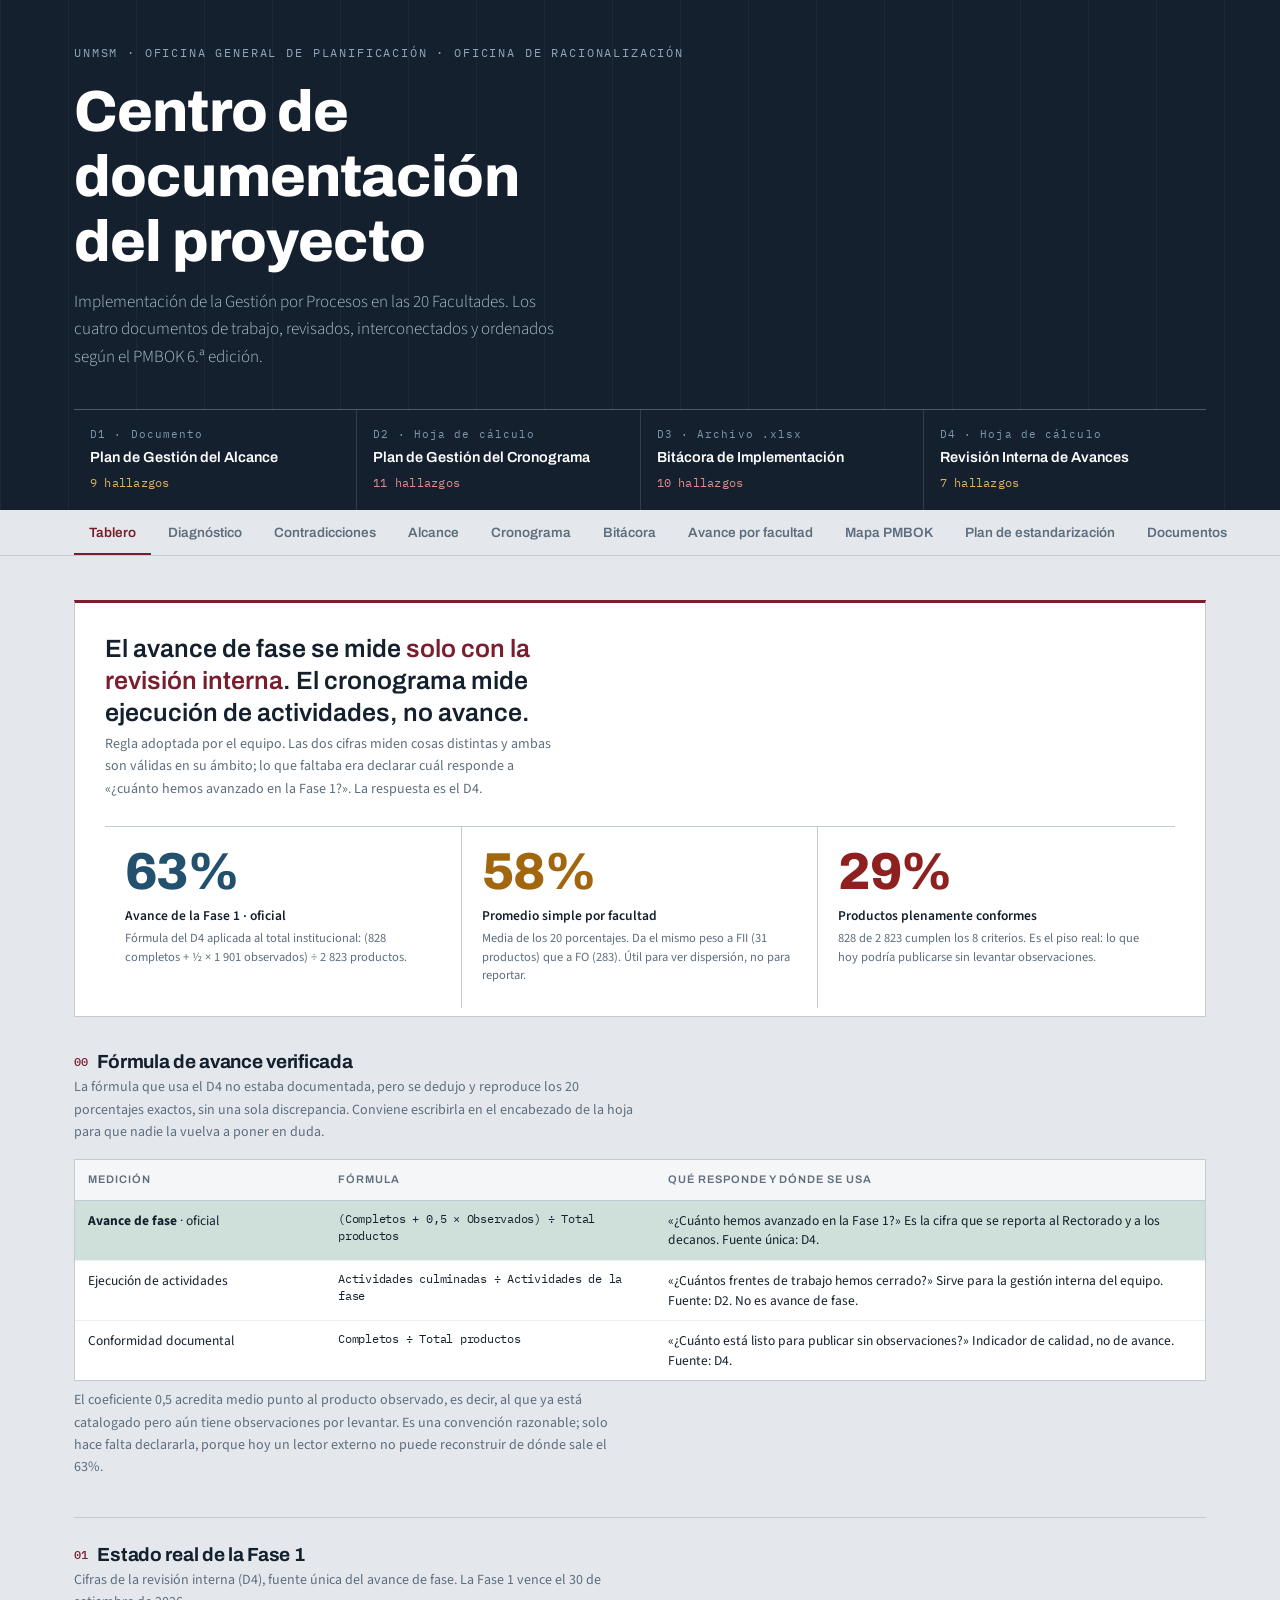
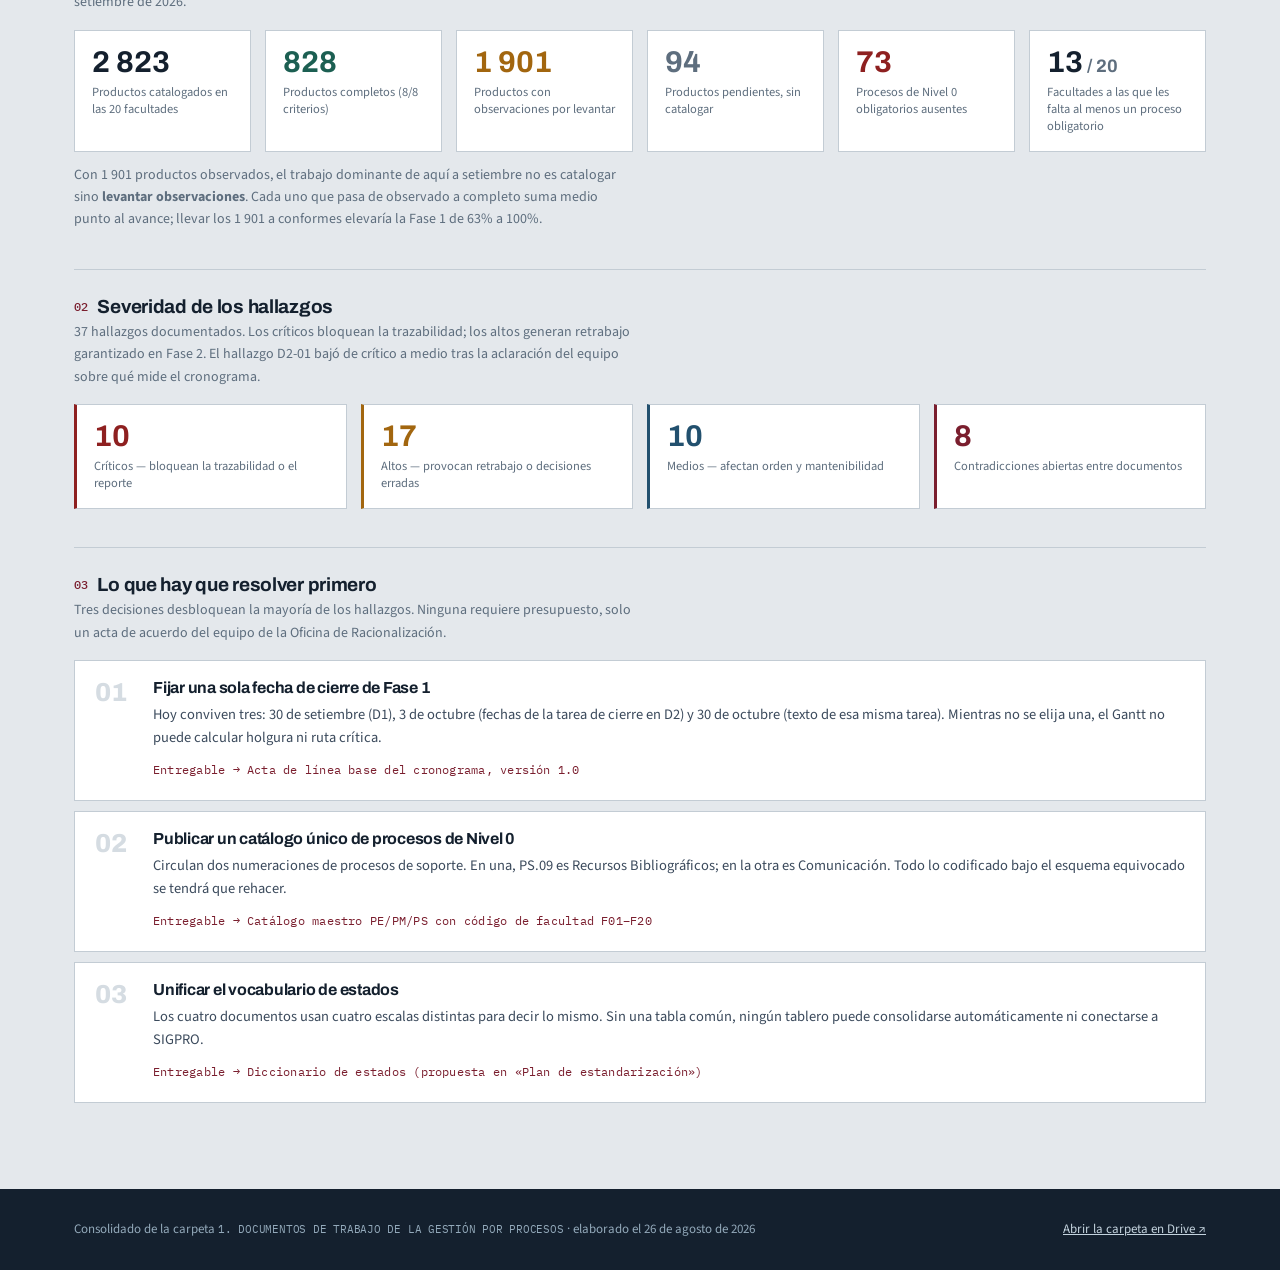
==== index.html @ addde408 "Descompone los 37 hallazgos en 108 recomendaciones accionables Hasta ahora cada hallazgo ofrecía una" ====
<!DOCTYPE html>
<html lang="es">
<head>
<meta charset="UTF-8">
<meta name="viewport" content="width=device-width, initial-scale=1">
<title>Centro de Documentación · Gestión por Procesos UNMSM</title>
<link rel="preconnect" href="https://fonts.googleapis.com">
<link rel="preconnect" href="https://fonts.gstatic.com" crossorigin>
<link href="https://fonts.googleapis.com/css2?family=Archivo:wght@400;500;600;700;800&family=IBM+Plex+Mono:wght@400;500;600&family=Source+Sans+3:ital,wght@0,300;0,400;0,600;0,700;1,400&display=swap" rel="stylesheet">
<style>
:root{
  --tinta:#14202E;
  --tinta-70:#3B4A5C;
  --acero:#5E6E7E;
  --niebla:#E4E8EC;
  --niebla-2:#D5DCE2;
  --lienzo:#FFFFFF;
  --granate:#7A1E2E;
  --granate-cl:#A63347;
  --ocre:#A2660F;
  --ocre-cl:#E8D9B8;
  --verde:#1C5F52;
  --verde-cl:#CFE0DA;
  --rojo:#8E2020;
  --rojo-cl:#F0D6D6;
  --azul:#22506E;
  --azul-cl:#D3E0EA;
  --linea:#C3CCD4;
  --r:3px;
  --sans:"Source Sans 3",system-ui,sans-serif;
  --disp:"Archivo",system-ui,sans-serif;
  --mono:"IBM Plex Mono",ui-monospace,monospace;
}
*{box-sizing:border-box}
html{scroll-behavior:smooth;scroll-padding-top:64px}
body{
  margin:0;background:var(--niebla);color:var(--tinta);
  font-family:var(--sans);font-size:15.5px;line-height:1.6;
  -webkit-font-smoothing:antialiased;
}
h1,h2,h3,h4{font-family:var(--disp);font-weight:700;line-height:1.12;margin:0;letter-spacing:-.015em}
a{color:var(--granate)}
.wrap{max-width:1180px;margin:0 auto;padding:0 24px}
.mono{font-family:var(--mono);font-size:.86em;letter-spacing:-.02em}

/* ---------- ENCABEZADO ---------- */
.cab{background:var(--tinta);color:#EEF2F5;padding:44px 0 0;position:relative;overflow:hidden}
.cab::after{content:"";position:absolute;inset:0;pointer-events:none;
  background:repeating-linear-gradient(90deg,rgba(255,255,255,.045) 0 1px,transparent 1px 68px)}
.cab .wrap{position:relative;z-index:1}
.ceja{font-family:var(--mono);font-size:11.5px;letter-spacing:.16em;text-transform:uppercase;color:#8FA6B8;margin-bottom:18px}
.cab h1{font-size:clamp(34px,5.6vw,58px);font-weight:800;color:#fff;max-width:15ch}
.cab .sub{font-size:17px;color:#A9BECD;margin-top:14px;max-width:60ch;font-weight:300}
.tira{display:grid;grid-template-columns:repeat(4,1fr);gap:1px;background:rgba(255,255,255,.14);margin-top:38px;border-top:1px solid rgba(255,255,255,.14)}
.tira a{background:var(--tinta);padding:16px 16px 18px;text-decoration:none;color:inherit;display:block;transition:background .18s}
.tira a:hover{background:#1D2E42}
.tira .n{font-family:var(--mono);font-size:11px;color:#7E97AB;letter-spacing:.1em}
.tira .t{font-family:var(--disp);font-weight:600;font-size:14.5px;color:#fff;margin:5px 0 7px;line-height:1.25}
.tira .e{font-size:11.5px;font-family:var(--mono);letter-spacing:.02em}
.e-ok{color:#7FC0AE}.e-obs{color:#E0B25E}.e-cri{color:#E28B8B}

/* ---------- NAV ---------- */
nav{position:sticky;top:0;z-index:40;background:rgba(228,232,236,.96);backdrop-filter:blur(8px);border-bottom:1px solid var(--linea)}
.navin{display:flex;gap:2px;overflow-x:auto;scrollbar-width:none}
.navin::-webkit-scrollbar{display:none}
.navin button{
  flex:0 0 auto;background:none;border:0;border-bottom:2px solid transparent;
  font-family:var(--disp);font-weight:600;font-size:13.5px;color:var(--acero);
  padding:15px 15px 13px;cursor:pointer;white-space:nowrap;transition:color .15s,border-color .15s}
.navin button:hover{color:var(--tinta)}
.navin button[aria-selected="true"]{color:var(--granate);border-bottom-color:var(--granate)}
.navin button:focus-visible{outline:2px solid var(--granate);outline-offset:-3px}

/* ---------- SECCIONES ---------- */
.panel{display:none;padding:44px 0 76px}
.panel.on{display:block;animation:sube .38s ease both}
@keyframes sube{from{opacity:0;transform:translateY(9px)}to{opacity:1;transform:none}}
.tit{display:flex;align-items:baseline;gap:14px;margin-bottom:6px;flex-wrap:wrap}
.tit h2{font-size:clamp(25px,3.4vw,35px)}
.tit .fuente{font-family:var(--mono);font-size:11px;letter-spacing:.1em;text-transform:uppercase;color:var(--acero)}
.intro{color:var(--tinta-70);max-width:74ch;margin:0 0 30px;font-size:16px}
.sep{height:1px;background:var(--linea);margin:38px 0 26px;border:0}
h3.bloque{font-size:19px;margin:0 0 4px;display:flex;align-items:center;gap:10px}
h3.bloque .idx{font-family:var(--mono);font-size:12px;color:var(--granate);font-weight:500}
.nota{font-size:14px;color:var(--acero);margin:0 0 16px;max-width:80ch}

/* ---------- HERO TESIS ---------- */
.tesis{background:var(--lienzo);border:1px solid var(--linea);border-top:3px solid var(--granate);padding:30px 30px 8px;margin-bottom:34px}
.tesis .lead{font-family:var(--disp);font-size:clamp(19px,2.6vw,25px);font-weight:600;line-height:1.28;max-width:34ch;margin:0 0 4px}
.tesis .lead em{font-style:normal;color:var(--granate)}
.cifras{display:grid;grid-template-columns:repeat(auto-fit,minmax(190px,1fr));gap:0;margin-top:26px;border-top:1px solid var(--linea)}
.cifra{padding:22px 20px 24px;border-right:1px solid var(--linea)}
.cifra:last-child{border-right:0}
.cifra .v{font-family:var(--disp);font-size:52px;font-weight:800;line-height:.9;letter-spacing:-.03em}
.cifra .l{font-size:13.5px;font-weight:600;margin-top:9px}
.cifra .d{font-size:12.5px;color:var(--acero);margin-top:3px;line-height:1.45}
.c-a .v{color:var(--rojo)}.c-b .v{color:var(--ocre)}.c-c .v{color:var(--azul)}

/* ---------- TARJETAS KPI ---------- */
.kpis{display:grid;grid-template-columns:repeat(auto-fit,minmax(168px,1fr));gap:14px;margin-bottom:12px}
.kpi{background:var(--lienzo);border:1px solid var(--linea);padding:16px 17px}
.kpi .v{font-family:var(--disp);font-size:30px;font-weight:700;line-height:1}
.kpi .l{font-size:12.5px;color:var(--acero);margin-top:7px;line-height:1.35}

/* ---------- HALLAZGOS ---------- */
.filtros{display:flex;gap:8px;flex-wrap:wrap;margin-bottom:20px;align-items:center}
.chip{background:var(--lienzo);border:1px solid var(--linea);border-radius:100px;padding:6px 14px;
  font-family:var(--disp);font-size:12.5px;font-weight:600;color:var(--acero);cursor:pointer;transition:.15s}
.chip:hover{border-color:var(--acero)}
.chip[aria-pressed="true"]{background:var(--tinta);border-color:var(--tinta);color:#fff}
.chip:focus-visible{outline:2px solid var(--granate);outline-offset:2px}
.buscador{flex:1;min-width:190px;background:var(--lienzo);border:1px solid var(--linea);padding:7px 12px;font-family:var(--sans);font-size:14px;color:var(--tinta)}
.buscador:focus{outline:2px solid var(--granate);outline-offset:-1px}

.hall{background:var(--lienzo);border:1px solid var(--linea);border-left:3px solid var(--acero);margin-bottom:10px}
.hall.sev-critico{border-left-color:var(--rojo)}
.hall.sev-alto{border-left-color:var(--ocre)}
.hall.sev-medio{border-left-color:var(--azul)}
.hall > summary{padding:14px 18px;cursor:pointer;list-style:none;display:flex;gap:14px;align-items:flex-start}
.hall > summary::-webkit-details-marker{display:none}
.hall > summary:focus-visible{outline:2px solid var(--granate);outline-offset:-2px}
.hall .cod{font-family:var(--mono);font-size:11.5px;color:var(--acero);flex:0 0 52px;padding-top:2px}
.hall .cuerpo{flex:1;min-width:0}
.hall .h{font-family:var(--disp);font-weight:600;font-size:15.5px;line-height:1.32}
.hall .meta{display:flex;gap:7px;flex-wrap:wrap;margin-top:8px}
.tag{font-family:var(--mono);font-size:10.5px;letter-spacing:.04em;padding:2px 7px;border:1px solid var(--linea);color:var(--acero);text-transform:uppercase}
.tag.sv-critico{background:var(--rojo-cl);border-color:#DCA9A9;color:var(--rojo)}
.tag.sv-alto{background:var(--ocre-cl);border-color:#D6C08E;color:#7A4C08}
.tag.sv-medio{background:var(--azul-cl);border-color:#AEC4D3;color:var(--azul)}
.tag.doc{background:#EDF0F2;color:var(--tinta-70)}
.hall .det{padding:2px 18px 20px 84px;font-size:14.5px}
.hall .det dt{font-family:var(--disp);font-size:11px;letter-spacing:.1em;text-transform:uppercase;color:var(--acero);margin-top:14px}
.hall .det dd{margin:4px 0 0}
.hall .det dd.ev{font-family:var(--mono);font-size:12.5px;background:#F4F6F7;border-left:2px solid var(--niebla-2);padding:9px 12px;color:var(--tinta-70);white-space:pre-wrap}
@media(max-width:640px){.hall .det{padding-left:18px}}

/* ---------- MATRIZ CONTRADICCIONES (firma) ---------- */
.mtz{border:1px solid var(--linea);background:var(--lienzo);overflow-x:auto}
.mtz table{border-collapse:collapse;width:100%;min-width:820px}
.mtz th{font-family:var(--disp);font-size:11px;letter-spacing:.1em;text-transform:uppercase;color:var(--acero);
  text-align:left;padding:12px 14px;border-bottom:1px solid var(--linea);background:#F4F6F7;font-weight:600;vertical-align:bottom}
.mtz th.d{border-left:1px solid var(--linea)}
.mtz th .dd{display:block;font-family:var(--mono);font-size:10px;color:var(--granate);letter-spacing:.06em;margin-bottom:3px}
.mtz td{padding:13px 14px;border-bottom:1px solid var(--niebla-2);vertical-align:top;font-size:13.5px;line-height:1.45}
.mtz td.d{border-left:1px solid var(--linea)}
.mtz tr:last-child td{border-bottom:0}
.mtz .asunto{font-family:var(--disp);font-weight:600;font-size:14px;width:190px}
.mtz .asunto small{display:block;font-family:var(--mono);font-size:10.5px;color:var(--acero);font-weight:400;margin-top:3px;letter-spacing:.03em}
.val{font-family:var(--mono);font-size:12.5px;display:inline-block;padding:2px 6px;background:#F0F2F3}
.val.dif{background:var(--rojo-cl);color:var(--rojo);font-weight:600}
.val.ok{background:var(--verde-cl);color:var(--verde)}
.vacio{color:#9AA8B4;font-style:italic;font-size:12.5px}

/* ---------- TABLAS ---------- */
.tabla{border:1px solid var(--linea);background:var(--lienzo);overflow-x:auto}
.tabla table{border-collapse:collapse;width:100%;min-width:700px;font-size:13.5px}
.tabla th{font-family:var(--disp);font-size:11px;letter-spacing:.09em;text-transform:uppercase;color:var(--acero);
  text-align:left;padding:11px 13px;border-bottom:1px solid var(--linea);background:#F4F6F7;font-weight:600;position:sticky;top:0}
.tabla td{padding:10px 13px;border-bottom:1px solid #EAEEF0;vertical-align:top;line-height:1.45}
.tabla tbody tr:hover{background:#F7F9FA}
.tabla tbody tr:last-child td{border-bottom:0}
.num{text-align:right;font-family:var(--mono);font-size:12.5px}
.pill{display:inline-block;font-family:var(--mono);font-size:10.5px;padding:2px 7px;letter-spacing:.03em;text-transform:uppercase;border:1px solid}
.p-ok{background:var(--verde-cl);border-color:#A9C7BE;color:var(--verde)}
.p-proc{background:var(--azul-cl);border-color:#AEC4D3;color:var(--azul)}
.p-pend{background:#EDF0F2;border-color:var(--linea);color:var(--acero)}
.p-obs{background:var(--ocre-cl);border-color:#D6C08E;color:#7A4C08}
.p-cri{background:var(--rojo-cl);border-color:#DCA9A9;color:var(--rojo)}
.alerta{color:var(--rojo);font-family:var(--mono);font-size:11px;cursor:help;font-weight:600}

/* barra avance en tabla */
.barra{position:relative;height:16px;background:#EDF0F2;min-width:96px}
.barra i{position:absolute;inset:0 auto 0 0;display:block}
.barra span{position:absolute;right:5px;top:-1px;font-family:var(--mono);font-size:11px;color:var(--tinta)}

/* ---------- EDT / árbol cronograma ---------- */
.edt{background:var(--lienzo);border:1px solid var(--linea)}
.fase > summary{padding:14px 18px;cursor:pointer;list-style:none;display:flex;align-items:center;gap:12px;
  border-bottom:1px solid var(--linea);background:#F4F6F7}
.fase > summary::-webkit-details-marker{display:none}
.fase[open] > summary{background:var(--tinta);color:#fff}
.fase > summary .fn{font-family:var(--disp);font-weight:700;font-size:15.5px}
.fase > summary .fc{font-family:var(--mono);font-size:11px;color:var(--acero);margin-left:auto}
.fase[open] > summary .fc{color:#9DB2C2}
.etapa{border-bottom:1px solid #EAEEF0}
.etapa > summary{padding:11px 18px 11px 34px;cursor:pointer;list-style:none;font-family:var(--disp);font-weight:600;font-size:14px}
.etapa > summary::-webkit-details-marker{display:none}
.etapa > summary:hover{background:#F7F9FA}
.act{padding:4px 18px 14px 34px}
.act .an{font-family:var(--mono);font-size:11.5px;color:var(--granate);margin:12px 0 5px;letter-spacing:.02em}
.tarea{display:flex;gap:12px;padding:6px 0 6px 16px;border-left:1px solid var(--niebla-2);font-size:13.5px;align-items:flex-start}
.tarea .tf{font-family:var(--mono);font-size:11.5px;color:var(--acero);flex:0 0 152px}
.tarea .tt{flex:1;min-width:0}
.tarea .ts{flex:0 0 78px;text-align:right}
@media(max-width:700px){.tarea{flex-wrap:wrap}.tarea .tf{flex-basis:100%}.tarea .ts{flex-basis:auto;text-align:left}}

/* ---------- PMBOK ---------- */
.areas{display:grid;grid-template-columns:repeat(auto-fit,minmax(268px,1fr));gap:12px}
.area{background:var(--lienzo);border:1px solid var(--linea);padding:16px 17px;border-top:3px solid var(--linea)}
.area.c-si{border-top-color:var(--verde)}
.area.c-parc{border-top-color:var(--ocre)}
.area.c-no{border-top-color:var(--rojo)}
.area .an{font-family:var(--mono);font-size:10.5px;color:var(--acero);letter-spacing:.09em}
.area h4{font-size:15.5px;margin:5px 0 8px}
.area .st{font-family:var(--mono);font-size:11px;letter-spacing:.04em;text-transform:uppercase;margin-bottom:9px}
.c-si .st{color:var(--verde)}.c-parc .st{color:#7A4C08}.c-no .st{color:var(--rojo)}
.area p{margin:0;font-size:13.5px;color:var(--tinta-70);line-height:1.5}
.area .fte{font-family:var(--mono);font-size:10.5px;color:var(--acero);margin-top:10px;display:block}

/* ---------- PLAN / acciones ---------- */
.accion{background:var(--lienzo);border:1px solid var(--linea);padding:18px 20px;margin-bottom:10px;display:flex;gap:18px;align-items:flex-start}
.accion .ord{font-family:var(--disp);font-size:26px;font-weight:800;color:var(--niebla-2);line-height:1;flex:0 0 40px}
.accion h4{font-size:16px;margin-bottom:6px}
.accion p{margin:0 0 8px;font-size:14.5px;color:var(--tinta-70)}
.accion .ent{font-family:var(--mono);font-size:11.5px;color:var(--granate);letter-spacing:.02em}
@media(max-width:600px){.accion{flex-direction:column;gap:8px}}

/* diccionario de estados */
.dicc{display:grid;grid-template-columns:repeat(auto-fit,minmax(230px,1fr));gap:12px}
.dcol{background:var(--lienzo);border:1px solid var(--linea);padding:15px 16px}
.dcol .dt{font-family:var(--disp);font-size:12.5px;font-weight:700;margin-bottom:9px;letter-spacing:.02em}
.dcol ul{margin:0;padding-left:16px;font-size:13px;color:var(--tinta-70);line-height:1.75}
.dcol .prop{background:var(--verde-cl);margin:-15px -16px 11px;padding:9px 16px;font-family:var(--mono);font-size:10.5px;letter-spacing:.09em;text-transform:uppercase;color:var(--verde)}

/* ---------- DOCUMENTOS V2.0 ---------- */
.v2grid{display:grid;grid-template-columns:repeat(auto-fit,minmax(290px,1fr));gap:14px}
.v2card{background:var(--lienzo);border:1px solid var(--linea);border-top:3px solid var(--granate);
  padding:20px 22px 18px;text-decoration:none;color:inherit;display:block;transition:.18s}
.v2card:hover{border-color:var(--granate);box-shadow:0 2px 14px rgba(20,32,46,.09);transform:translateY(-2px)}
.v2card:focus-visible{outline:2px solid var(--granate);outline-offset:2px}
.v2n{font-family:var(--mono);font-size:10.5px;letter-spacing:.11em;color:var(--granate);text-transform:uppercase}
.v2card h3{font-size:18px;margin:7px 0 9px}
.v2card p{margin:0;font-size:13.5px;color:var(--tinta-70);line-height:1.5}
.v2m{display:flex;gap:7px;flex-wrap:wrap;margin-top:13px;padding-top:11px;border-top:1px solid #EAEEF0}
.v2m span{font-family:var(--mono);font-size:10.5px;color:var(--acero);background:#F4F6F7;
  border:1px solid var(--linea);padding:2px 7px;letter-spacing:.02em}
.aviso-v2{background:var(--rojo-cl);border:1px solid #DCA9A9;border-left:3px solid var(--rojo);
  padding:16px 19px;font-size:14.5px;max-width:92ch;line-height:1.55}
.aviso-v2 strong{color:var(--rojo)}

.pie{background:var(--tinta);color:#93A9BA;padding:30px 0;font-size:13px}
.pie a{color:#C4D3DE}
.pie .wrap{display:flex;justify-content:space-between;gap:20px;flex-wrap:wrap;align-items:center}

@media(prefers-reduced-motion:reduce){*{animation:none!important;transition:none!important}html{scroll-behavior:auto}}
</style>
<link rel="stylesheet" href="assets/visor.css">
<link rel="stylesheet" href="assets/decisiones.css">
</head>
<body>

<header class="cab">
  <div class="wrap">
    <div class="ceja">UNMSM · Oficina General de Planificación · Oficina de Racionalización</div>
    <h1>Centro de documentación del proyecto</h1>
    <p class="sub">Implementación de la Gestión por Procesos en las 20 Facultades. Los cuatro documentos de trabajo, revisados, interconectados y ordenados según el PMBOK 6.ª edición.</p>
    <div class="tira">
      <a href="https://docs.google.com/document/d/1h2cyZdeCKL6v-Uzs3gzcEeqYL0P-7BhEEFhKuXq441E/edit" target="_blank" rel="noopener">
        <div class="n">D1 · Documento</div><div class="t">Plan de Gestión del Alcance</div><div class="e e-obs">9 hallazgos</div></a>
      <a href="https://docs.google.com/spreadsheets/d/1ae81piYD6ZcAR8NGyCQ_ve3qV3uP6s9R-7joEP-d5q0/edit" target="_blank" rel="noopener">
        <div class="n">D2 · Hoja de cálculo</div><div class="t">Plan de Gestión del Cronograma</div><div class="e e-cri">11 hallazgos</div></a>
      <a href="https://drive.google.com/file/d/1XVoLtMHaMJ4AmeEwjyVmfqHCgFT9ZduL/view" target="_blank" rel="noopener">
        <div class="n">D3 · Archivo .xlsx</div><div class="t">Bitácora de Implementación</div><div class="e e-cri">10 hallazgos</div></a>
      <a href="https://docs.google.com/spreadsheets/d/1oYBAHp-Bd0V8un5hUAWdK1jKbcbdsROH4IOyM0MAmFk/edit" target="_blank" rel="noopener">
        <div class="n">D4 · Hoja de cálculo</div><div class="t">Revisión Interna de Avances</div><div class="e e-obs">7 hallazgos</div></a>
    </div>
  </div>
</header>

<nav>
  <div class="wrap navin" role="tablist">
    <button role="tab" aria-selected="true" data-p="tablero">Tablero</button>
    <button role="tab" aria-selected="false" data-p="diagnostico">Diagnóstico</button>
    <button role="tab" aria-selected="false" data-p="contradicciones">Contradicciones</button>
    <button role="tab" aria-selected="false" data-p="alcance">Alcance</button>
    <button role="tab" aria-selected="false" data-p="cronograma">Cronograma</button>
    <button role="tab" aria-selected="false" data-p="bitacora">Bitácora</button>
    <button role="tab" aria-selected="false" data-p="calidad">Avance por facultad</button>
    <button role="tab" aria-selected="false" data-p="pmbok">Mapa PMBOK</button>
    <button role="tab" aria-selected="false" data-p="plan">Plan de estandarización</button>
    <button role="tab" aria-selected="false" data-p="v2">Documentos v2.0</button>
  </div>
</nav>

<main class="wrap">

<!-- ============ TABLERO ============ -->
<section class="panel on" id="tablero">
  <div class="tesis">
    <p class="lead">El avance de fase se mide <em>solo con la revisión interna</em>. El cronograma mide ejecución de actividades, no avance.</p>
    <p class="nota" style="max-width:66ch">Regla adoptada por el equipo. Las dos cifras miden cosas distintas y ambas son válidas en su ámbito; lo que faltaba era declarar cuál responde a «¿cuánto hemos avanzado en la Fase 1?». La respuesta es el D4.</p>
    <div class="cifras">
      <div class="cifra c-c"><div class="v">63%</div><div class="l">Avance de la Fase 1 · oficial</div><div class="d">Fórmula del D4 aplicada al total institucional: (828 completos + ½ × 1 901 observados) ÷ 2 823 productos.</div></div>
      <div class="cifra c-b"><div class="v">58%</div><div class="l">Promedio simple por facultad</div><div class="d">Media de los 20 porcentajes. Da el mismo peso a FII (31 productos) que a FO (283). Útil para ver dispersión, no para reportar.</div></div>
      <div class="cifra c-a"><div class="v">29%</div><div class="l">Productos plenamente conformes</div><div class="d">828 de 2 823 cumplen los 8 criterios. Es el piso real: lo que hoy podría publicarse sin levantar observaciones.</div></div>
    </div>
  </div>

  <h3 class="bloque"><span class="idx">00</span> Fórmula de avance verificada</h3>
  <p class="nota">La fórmula que usa el D4 no estaba documentada, pero se dedujo y reproduce los 20 porcentajes exactos, sin una sola discrepancia. Conviene escribirla en el encabezado de la hoja para que nadie la vuelva a poner en duda.</p>
  <div class="tabla" style="margin-bottom:8px"><table>
    <thead><tr><th style="width:250px">Medición</th><th style="width:330px">Fórmula</th><th>Qué responde y dónde se usa</th></tr></thead>
    <tbody>
      <tr style="background:var(--verde-cl)"><td><strong>Avance de fase</strong> · oficial</td><td class="mono">(Completos + 0,5 × Observados) ÷ Total productos</td><td>«¿Cuánto hemos avanzado en la Fase 1?» Es la cifra que se reporta al Rectorado y a los decanos. Fuente única: D4.</td></tr>
      <tr><td>Ejecución de actividades</td><td class="mono">Actividades culminadas ÷ Actividades de la fase</td><td>«¿Cuántos frentes de trabajo hemos cerrado?» Sirve para la gestión interna del equipo. Fuente: D2. No es avance de fase.</td></tr>
      <tr><td>Conformidad documental</td><td class="mono">Completos ÷ Total productos</td><td>«¿Cuánto está listo para publicar sin observaciones?» Indicador de calidad, no de avance. Fuente: D4.</td></tr>
    </tbody></table></div>
  <p class="nota">El coeficiente 0,5 acredita medio punto al producto observado, es decir, al que ya está catalogado pero aún tiene observaciones por levantar. Es una convención razonable; solo hace falta declararla, porque hoy un lector externo no puede reconstruir de dónde sale el 63%.</p>

  <hr class="sep">
  <h3 class="bloque"><span class="idx">01</span> Estado real de la Fase 1</h3>
  <p class="nota">Cifras de la revisión interna (D4), fuente única del avance de fase. La Fase 1 vence el 30 de setiembre de 2026.</p>
  <div class="kpis">
    <div class="kpi"><div class="v">2 823</div><div class="l">Productos catalogados en las 20 facultades</div></div>
    <div class="kpi"><div class="v" style="color:var(--verde)">828</div><div class="l">Productos completos (8/8 criterios)</div></div>
    <div class="kpi"><div class="v" style="color:var(--ocre)">1 901</div><div class="l">Productos con observaciones por levantar</div></div>
    <div class="kpi"><div class="v" style="color:var(--acero)">94</div><div class="l">Productos pendientes, sin catalogar</div></div>
    <div class="kpi"><div class="v" style="color:var(--rojo)">73</div><div class="l">Procesos de Nivel 0 obligatorios ausentes</div></div>
    <div class="kpi"><div class="v">13<span style="font-size:18px;color:var(--acero)"> / 20</span></div><div class="l">Facultades a las que les falta al menos un proceso obligatorio</div></div>
  </div>
  <p class="nota" style="margin-top:12px">Con 1 901 productos observados, el trabajo dominante de aquí a setiembre no es catalogar sino <strong>levantar observaciones</strong>. Cada uno que pasa de observado a completo suma medio punto al avance; llevar los 1 901 a conformes elevaría la Fase 1 de 63% a 100%.</p>

  <hr class="sep">
  <h3 class="bloque"><span class="idx">02</span> Severidad de los hallazgos</h3>
  <p class="nota">37 hallazgos documentados. Los críticos bloquean la trazabilidad; los altos generan retrabajo garantizado en Fase 2. El hallazgo D2-01 bajó de crítico a medio tras la aclaración del equipo sobre qué mide el cronograma.</p>
  <div class="kpis">
    <div class="kpi" style="border-left:3px solid var(--rojo)"><div class="v" style="color:var(--rojo)">10</div><div class="l">Críticos — bloquean la trazabilidad o el reporte</div></div>
    <div class="kpi" style="border-left:3px solid var(--ocre)"><div class="v" style="color:var(--ocre)">17</div><div class="l">Altos — provocan retrabajo o decisiones erradas</div></div>
    <div class="kpi" style="border-left:3px solid var(--azul)"><div class="v" style="color:var(--azul)">10</div><div class="l">Medios — afectan orden y mantenibilidad</div></div>
    <div class="kpi" style="border-left:3px solid var(--granate)"><div class="v" style="color:var(--granate)">8</div><div class="l">Contradicciones abiertas entre documentos</div></div>
  </div>

  <hr class="sep">
  <h3 class="bloque"><span class="idx">03</span> Lo que hay que resolver primero</h3>
  <p class="nota">Tres decisiones desbloquean la mayoría de los hallazgos. Ninguna requiere presupuesto, solo un acta de acuerdo del equipo de la Oficina de Racionalización.</p>
  <div class="accion"><div class="ord">01</div><div>
    <h4>Fijar una sola fecha de cierre de Fase 1</h4>
    <p>Hoy conviven tres: 30 de setiembre (D1), 3 de octubre (fechas de la tarea de cierre en D2) y 30 de octubre (texto de esa misma tarea). Mientras no se elija una, el Gantt no puede calcular holgura ni ruta crítica.</p>
    <span class="ent">Entregable → Acta de línea base del cronograma, versión 1.0</span></div></div>
  <div class="accion"><div class="ord">02</div><div>
    <h4>Publicar un catálogo único de procesos de Nivel 0</h4>
    <p>Circulan dos numeraciones de procesos de soporte. En una, PS.09 es Recursos Bibliográficos; en la otra es Comunicación. Todo lo codificado bajo el esquema equivocado se tendrá que rehacer.</p>
    <span class="ent">Entregable → Catálogo maestro PE/PM/PS con código de facultad F01–F20</span></div></div>
  <div class="accion"><div class="ord">03</div><div>
    <h4>Unificar el vocabulario de estados</h4>
    <p>Los cuatro documentos usan cuatro escalas distintas para decir lo mismo. Sin una tabla común, ningún tablero puede consolidarse automáticamente ni conectarse a SIGPRO.</p>
    <span class="ent">Entregable → Diccionario de estados (propuesta en «Plan de estandarización»)</span></div></div>
</section>

<!-- ============ DIAGNÓSTICO ============ -->
<section class="panel" id="diagnostico">
  <div class="tit"><h2>Diagnóstico documental</h2><span class="fuente">37 hallazgos · D1 a D4</span></div>
  <p class="intro">Cada hallazgo indica dónde está la evidencia, qué consecuencia tiene y cómo se corrige. Filtre por severidad o documento, o busque por palabra clave.</p>

  <div class="filtros">
    <button class="chip fs" data-f="todos" aria-pressed="true">Todos</button>
    <button class="chip fs" data-f="critico" aria-pressed="false">Críticos</button>
    <button class="chip fs" data-f="alto" aria-pressed="false">Altos</button>
    <button class="chip fs" data-f="medio" aria-pressed="false">Medios</button>
    <button class="chip fd" data-d="D1" aria-pressed="false">D1 Alcance</button>
    <button class="chip fd" data-d="D2" aria-pressed="false">D2 Cronograma</button>
    <button class="chip fd" data-d="D3" aria-pressed="false">D3 Bitácora</button>
    <button class="chip fd" data-d="D4" aria-pressed="false">D4 Revisión</button>
    <input class="buscador" type="search" id="qh" placeholder="Buscar en los hallazgos…" aria-label="Buscar hallazgos">
  </div>
  <div id="listaHall"></div>
  <p class="nota" id="vacioHall" style="display:none;margin-top:20px">Ningún hallazgo coincide con ese filtro. Pruebe con otro término o vuelva a «Todos».</p>
</section>

<!-- ============ CONTRADICCIONES ============ -->
<section class="panel" id="contradicciones">
  <div class="tit"><h2>Matriz de contradicciones cruzadas</h2><span class="fuente">El mismo dato, según cada documento</span></div>
  <p class="intro">Cada fila es un dato que debería ser único en todo el proyecto. Las celdas en rojo son las que discrepan entre sí. Esta matriz es el insumo directo para el acta de normalización: basta decidir una columna ganadora por fila.</p>
  <div class="mtz">
    <table>
      <thead><tr>
        <th style="width:190px">Dato del proyecto</th>
        <th class="d"><span class="dd">D1</span>Plan de Alcance</th>
        <th class="d"><span class="dd">D2</span>Cronograma</th>
        <th class="d"><span class="dd">D3</span>Bitácora</th>
        <th class="d"><span class="dd">D4</span>Revisión interna</th>
      </tr></thead>
      <tbody id="mtzBody"></tbody>
    </table>
  </div>
  <p class="nota" style="margin-top:16px">Una fila ya está cerrada: el avance de fase se mide únicamente con la revisión interna (D4), y el porcentaje del cronograma se reclasificó como ejecución de actividades. Quedan <strong>8 filas abiertas</strong>. En 7 de ellas el documento que debería ser la fuente autorizada —el Plan de Alcance— no contiene el dato o contiene uno distinto al que el equipo usa en la práctica: la línea base está desactualizada respecto de la ejecución real.</p>
</section>

<!-- ============ ALCANCE ============ -->
<section class="panel" id="alcance">
  <div class="tit"><h2>Plan de Gestión del Alcance</h2><span class="fuente">D1 · versión 1.0 · PMBOK cap. 5</span></div>
  <p class="intro">Contenido del documento, reordenado según la secuencia de procesos del PMBOK 6.ª edición, con las observaciones señaladas en su lugar. <a href="https://docs.google.com/document/d/1h2cyZdeCKL6v-Uzs3gzcEeqYL0P-7BhEEFhKuXq441E/edit" target="_blank" rel="noopener">Abrir el documento original ↗</a></p>

  <h3 class="bloque"><span class="idx">5.3</span> Definir el Alcance</h3>
  <p class="nota">El proyecto abarca el diseño, implementación y evaluación de la Gestión por Procesos (Fases 1 a 3) en las 20 Facultades. Fase 1 (Identificación) cierra el 30 de setiembre de 2026; Fase 2 (Implementación) hasta abril de 2027; Fase 3 (Evaluación) concluye en junio de 2027. La Fase 4 (Mejora) queda expresamente fuera y requerirá un plan independiente.</p>
  <div class="tabla" style="margin-bottom:22px"><table>
    <thead><tr><th style="width:50%">Dentro del alcance</th><th style="width:50%">Fuera del alcance</th></tr></thead>
    <tbody>
      <tr><td>Elaboración del MAGPROF en las 20 Facultades</td><td>Rediseño de la estructura orgánica de la universidad</td></tr>
      <tr><td>Identificación de procesos estratégicos, misionales y de soporte</td><td>Estandarización de subprocesos</td></tr>
      <tr><td>Consolidación del Mapa de Procesos Estándar</td><td>Procesos exclusivos de entidades externas vinculadas</td></tr>
      <tr><td>Fichas de caracterización por proceso</td><td>Modificación de normativa nacional aplicable</td></tr>
      <tr><td>Capacitación a Dueños de Proceso</td><td>Certificación externa de calidad (ISO u otra)</td></tr>
      <tr style="background:var(--rojo-cl)"><td><strong>Documentación de los procesos por parte de la Facultad</strong></td><td><strong>Documentación de los procesos</strong> <span class="alerta" title="Contradicción D1-01">◆ contradicción</span></td></tr>
      <tr><td>Determinación de indicadores estándar por proceso</td><td>Estandarización de productos</td></tr>
      <tr style="background:var(--ocre-cl)"><td>Desarrollo de la plataforma web SIGPRO</td><td>Automatización de los procesos <span class="alerta" title="Hallazgo D1-02">◆ ambiguo</span></td></tr>
      <tr><td>Diagramación de procedimientos del Mapa Estándar (20 facultades)</td><td>Automatización de los procedimientos</td></tr>
      <tr><td>Implementación y evaluación (Fases 2 y 3)</td><td>Fase 4 — Mejora posterior</td></tr>
    </tbody></table></div>

  <h3 class="bloque"><span class="idx">5.4</span> Crear la EDT</h3>
  <p class="nota">La EDT del D1 llega solo a nivel 3 y no coincide con la jerarquía de cuatro niveles que usa el cronograma (Fase › Etapa › Actividad › Tarea). Reconstruida aquí para que ambos documentos hablen el mismo idioma.</p>
  <div class="tabla" style="margin-bottom:22px"><table>
    <thead><tr><th style="width:210px">Nivel 1 — Fase</th><th style="width:230px">Nivel 2 — Etapa</th><th>Nivel 3 — Paquete de trabajo</th></tr></thead>
    <tbody>
      <tr><td rowspan="3" class="mono">1.1 Fase 1 · Identificación</td><td>1.1.1 Inicio y sensibilización</td><td>Material de difusión · capacitación a Dueños de Proceso</td></tr>
      <tr><td>1.1.2 Identificación de procesos</td><td>Guía de Gestión por Procesos · Mapa de Procesos Estándar</td></tr>
      <tr><td>1.1.3 Elaboración de MAGPROF</td><td>Anexos 1 y 3 por facultad · indicadores estándar · SIGPRO <span class="alerta" title="Hallazgo X-03">◆</span></td></tr>
      <tr><td rowspan="2" class="mono">1.2 Fase 2 · Implementación</td><td>1.2.1 Diagramación de procedimientos</td><td>Flujogramas en Bizagi validados con las facultades</td></tr>
      <tr><td>1.2.2 Sistema y publicación</td><td>MAPRO aprobado · despliegue de SIGPRO</td></tr>
      <tr><td class="mono">1.3 Fase 3 · Evaluación</td><td>1.3.1 Medición y cierre</td><td>Medición de indicadores · auditoría interna · informe final</td></tr>
    </tbody></table></div>

  <h3 class="bloque"><span class="idx">5.2</span> Matriz de trazabilidad de requisitos</h3>
  <p class="nota">Los requisitos del D1 no tienen vínculo con las tareas del cronograma. La columna «Tarea del cronograma» es la conexión que falta y que aquí se propone.</p>
  <div class="tabla" style="margin-bottom:22px"><table>
    <thead><tr><th>ID</th><th>Requisito</th><th>Origen</th><th>Entregable</th><th>Tarea del cronograma</th><th>Estado</th></tr></thead>
    <tbody>
      <tr><td class="mono">RQ-01</td><td>Nombres de procesos definidos (estratégico, misional, soporte)</td><td>Norma Técnica SGP</td><td>MAGPROF</td><td class="mono">1.2.2</td><td><span class="pill p-ok">Culminado</span></td></tr>
      <tr><td class="mono">RQ-02</td><td>Mapa de Procesos Estándar para Facultades</td><td>OGPL</td><td>Mapa institucional</td><td class="mono">1.2.2.4</td><td><span class="pill p-ok">Culminado</span></td></tr>
      <tr><td class="mono">RQ-03</td><td>Fichas de indicadores estándar</td><td>Norma Técnica SGP</td><td>MAGPROF</td><td class="mono">1.3.2</td><td><span class="pill p-proc">En proceso</span></td></tr>
      <tr><td class="mono">RQ-04</td><td>Ficha de caracterización por proceso</td><td>Norma Técnica SGP</td><td>MAGPROF</td><td class="mono">1.3.3</td><td><span class="pill p-proc">En proceso</span></td></tr>
      <tr><td class="mono">RQ-05</td><td>Aprobación del MAGPROF</td><td>OGPL</td><td>MAGPROF</td><td class="mono">1.3.6</td><td><span class="pill p-pend">Pendiente</span></td></tr>
      <tr><td class="mono">RQ-06</td><td>Desarrollo de la plataforma SIGPRO</td><td>OGPL</td><td>SIGPRO</td><td class="mono">1.3.4</td><td><span class="pill p-proc">En proceso</span></td></tr>
      <tr><td class="mono">RQ-07</td><td>MAPRO — Manual de procedimientos</td><td>OGPL</td><td>MAPRO</td><td class="mono">2.1.1</td><td><span class="pill p-pend">Pendiente</span></td></tr>
    </tbody></table></div>

  <h3 class="bloque"><span class="idx">9.1</span> Matriz RACI del alcance</h3>
  <p class="nota">Dos filas asignan doble responsabilidad final (A). La regla RACI admite un solo aprobador por actividad; con dos, ninguna decisión queda formalmente cerrada.</p>
  <div class="tabla" style="margin-bottom:22px"><table>
    <thead><tr><th>Actividad</th><th>Decano</th><th>Resp. GxP Facultad</th><th>Of. Racionalización</th><th>Jefe OGPL</th></tr></thead>
    <tbody>
      <tr><td>Capacitar en la implementación de GxP</td><td>I</td><td>I</td><td><strong>R</strong></td><td><strong>A</strong></td></tr>
      <tr><td>Elaborar el MAGPROF</td><td>I</td><td><strong>R</strong></td><td>C</td><td>I</td></tr>
      <tr><td>Validar la documentación</td><td><strong>A</strong></td><td>C</td><td><strong>R</strong></td><td>I</td></tr>
      <tr style="background:var(--ocre-cl)"><td>Aprobar el MAGPROF <span class="alerta" title="Hallazgo D1-06">◆ doble A</span></td><td><strong>A</strong></td><td>I</td><td>C</td><td><strong>A</strong></td></tr>
      <tr style="background:var(--ocre-cl)"><td>MAPRO — Manual de procedimientos <span class="alerta" title="Hallazgo D1-06">◆ doble A</span></td><td><strong>A</strong></td><td>I</td><td>C</td><td><strong>A</strong></td></tr>
      <tr><td>Desarrollo de la plataforma SIGPRO</td><td>I</td><td>I</td><td><strong>R</strong></td><td><strong>A</strong></td></tr>
      <tr><td>Evaluar solicitudes de cambio</td><td>I</td><td>C</td><td><strong>R</strong></td><td><strong>A</strong></td></tr>
    </tbody></table></div>
  <p class="nota"><strong>R</strong> ejecuta · <strong>A</strong> aprueba y rinde cuentas · <strong>C</strong> consultado · <strong>I</strong> informado</p>

  <h3 class="bloque"><span class="idx">5.6</span> Control de cambios del alcance</h3>
  <p class="nota">El flujo del D1 numera dos pasos como «5» y uno de ellos queda sin responsable asignado.</p>
  <div class="tabla"><table>
    <thead><tr><th style="width:60px">Paso</th><th>Acción</th><th style="width:280px">Responsable</th></tr></thead>
    <tbody>
      <tr><td class="mono">1</td><td>Registro de la solicitud de cambio del proceso</td><td>Responsable de GxP de Facultad</td></tr>
      <tr><td class="mono">2</td><td>Evaluación de viabilidad, factibilidad e impacto en el cronograma</td><td>Oficina de Racionalización</td></tr>
      <tr><td class="mono">3</td><td>Decisión: aprobar, rechazar o diferir</td><td>Oficina de Racionalización</td></tr>
      <tr><td class="mono">4</td><td>Actualización del Mapa de Procesos, si procede</td><td>OGPL</td></tr>
      <tr style="background:var(--rojo-cl)"><td class="mono">5</td><td>Aprobación del Mapa de Procesos</td><td><em class="vacio">sin responsable asignado</em> <span class="alerta" title="Hallazgo D1-05">◆</span></td></tr>
      <tr style="background:var(--rojo-cl)"><td class="mono">5</td><td>Comunicación del cambio a los interesados <span class="alerta" title="Hallazgo D1-05">◆ paso duplicado</span></td><td>Oficina de Racionalización</td></tr>
    </tbody></table></div>
</section>

<!-- ============ CRONOGRAMA ============ -->
<section class="panel" id="cronograma">
  <div class="tit"><h2>Cronograma detallado</h2><span class="fuente">D2 · 33 tareas · PMBOK cap. 6</span></div>
  <p class="intro">Estructura completa Fase › Etapa › Actividad › Tarea. Las tareas marcadas con ◆ tienen un problema de código, fecha o secuencia; pase el cursor para ver cuál. <a href="https://docs.google.com/spreadsheets/d/1ae81piYD6ZcAR8NGyCQ_ve3qV3uP6s9R-7joEP-d5q0/edit" target="_blank" rel="noopener">Abrir la hoja original ↗</a></p>

  <div class="filtros">
    <button class="chip fe" data-e="todos" aria-pressed="true">Todos los estados</button>
    <button class="chip fe" data-e="Culminado" aria-pressed="false">Culminado</button>
    <button class="chip fe" data-e="En Proceso" aria-pressed="false">En proceso</button>
    <button class="chip fe" data-e="Pendiente" aria-pressed="false">Pendiente</button>
    <button class="chip" id="soloProb" aria-pressed="false">Solo tareas observadas</button>
  </div>

  <div class="edt" id="edtCont"></div>

  <p class="nota" style="margin-top:18px"><strong>Lo que falta para que esto sea un plan de cronograma.</strong> No hay columna de responsable, ni de predecesoras, ni hitos declarados, ni holgura. Sin dependencias no se puede calcular ruta crítica, y sin ruta crítica no es posible saber si el 30 de setiembre es alcanzable. Es hoy una lista de fechas, no una línea base.</p>
</section>

<!-- ============ BITÁCORA ============ -->
<section class="panel" id="bitacora">
  <div class="tit"><h2>Bitácora de ejecución</h2><span class="fuente">D3 · registro diario del equipo</span></div>
  <p class="intro">La bitácora es el documento más valioso del conjunto: contiene la ejecución real, con nombres, fechas e incidentes. También es el que más se ha alejado de la estructura del cronograma. <a href="https://drive.google.com/file/d/1XVoLtMHaMJ4AmeEwjyVmfqHCgFT9ZduL/view" target="_blank" rel="noopener">Abrir el archivo original ↗</a></p>

  <h3 class="bloque"><span class="idx">01</span> Paralizaciones registradas y no trasladadas al cronograma</h3>
  <p class="nota">Suman aproximadamente 32 días hábiles perdidos que el Gantt no refleja. Son la explicación documentada de las desviaciones y deben pasar al registro de incidencias.</p>
  <div class="tabla" style="margin-bottom:26px"><table>
    <thead><tr><th style="width:190px">Periodo</th><th>Evento</th><th style="width:180px">Efecto</th></tr></thead>
    <tbody>
      <tr><td class="mono">11 – 22 may 2026</td><td>Toma de la universidad</td><td><span class="pill p-cri">Paralización</span></td></tr>
      <tr><td class="mono">12 – 31 jul 2026</td><td>Reorganización del personal de la Oficina de Racionalización</td><td><span class="pill p-cri">Paralización</span></td></tr>
      <tr><td class="mono">jul 2026</td><td>Hospitalización y descanso médico del Jefe de OGPL y de la Jefa de Racionalización; las contrataciones no se hicieron efectivas</td><td><span class="pill p-obs">Retraso</span></td></tr>
      <tr><td class="mono">jul 2026</td><td>Renuncia de personal sin reemplazo durante el mes</td><td><span class="pill p-obs">Retraso</span></td></tr>
      <tr><td class="mono">19 – 20 mar 2026</td><td>Semana Santa</td><td><span class="pill p-pend">Feriado</span></td></tr>
      <tr><td class="mono">abr 2026</td><td>Visita de pares evaluadores para evaluación externa; dificultó las reuniones con OCCAA</td><td><span class="pill p-obs">Retraso</span></td></tr>
    </tbody></table></div>

  <h3 class="bloque"><span class="idx">02</span> Riesgos e incidencias visibles en las observaciones</h3>
  <p class="nota">Anotaciones sueltas en la columna «OBS.» que describen riesgos reales del proyecto. Ninguna tiene registro formal, responsable ni plan de respuesta.</p>
  <div class="tabla" style="margin-bottom:26px"><table>
    <thead><tr><th style="width:110px">Riesgo</th><th>Evidencia en la bitácora</th><th style="width:230px">Respuesta sugerida</th></tr></thead>
    <tbody>
      <tr><td class="mono">R-01</td><td>«Solo 6 facultades remitieron la diagramación» del PE.02</td><td>Escalamiento formal vía oficio decanal con plazo</td></tr>
      <tr><td class="mono">R-02</td><td>«Solo 3 facultades remitieron sus retroalimentaciones; el VRAP no envió la suya»</td><td>Regla de silencio administrativo positivo tras 5 días hábiles</td></tr>
      <tr><td class="mono">R-03</td><td>«No se aprobaron los procedimientos de la OCCAA porque falta el listado de evidencias» del modelo CONEAU 2025</td><td>Dependencia externa: fijar hito con OCCAA y fecha límite</td></tr>
      <tr><td class="mono">R-04</td><td>Dependencia de un solo desarrollador (OR&nbsp;–&nbsp;MELI) para las 32 subtareas de SIGPRO</td><td>Documentar el código y designar un segundo responsable</td></tr>
      <tr><td class="mono">R-05</td><td>«El script no plasma de forma correcta el cuadro del Anexo 1»</td><td>Incidencia técnica abierta; asignar y fechar el cierre</td></tr>
      <tr><td class="mono">R-06</td><td>Contrataciones de programador y bolsista acordadas el 1 de julio, aún no efectivas</td><td>Riesgo de recursos: plan alterno si no se concreta en agosto</td></tr>
    </tbody></table></div>

  <h3 class="bloque"><span class="idx">03</span> Problemas estructurales del archivo</h3>
  <div class="tabla"><table>
    <thead><tr><th style="width:230px">Problema</th><th>Detalle</th></tr></thead>
    <tbody>
      <tr><td>Fórmulas rotas</td><td>Toda la fila de fechas del Gantt muestra <span class="mono">#NAME?</span>. Es una plantilla de Excel (Vertex42) migrada a Google Sheets sin adaptar las funciones. El gráfico no se dibuja.</td></tr>
      <tr><td>Fecha de inicio errónea</td><td>Declara «Inicio del proyecto: 1/3/2026», pero la primera tarea del cronograma arranca el 1 de junio de 2025.</td></tr>
      <tr><td>Subtareas sin numeración</td><td>Decenas de filas se llaman todas «Sub Tarea 1». En otro bloque hay tres «Subtarea 31», dos «Subtarea 33» y dos «Subtarea 35». Ninguna se puede referenciar.</td></tr>
      <tr><td>Códigos cruzados con D2</td><td>La bitácora llama «Tarea 1.3.1.2» al indicador de PE.01, que en el cronograma es «Tarea 1.3.2.1». Los códigos no se pueden conciliar.</td></tr>
      <tr><td>Cuatro objetos en un archivo</td><td>Bitácora, cronograma de visitas de agosto, cronograma de capacitación Bizagi de marzo y relación de participantes conviven en la misma hoja.</td></tr>
      <tr><td>Error de copia en PE.03</td><td>Subtareas de PM.02 aparecen etiquetadas como PE.03 y repiten el indicador «Porcentaje de convenios activos», que no corresponde a Investigación.</td></tr>
      <tr><td>Formato de fecha</td><td>Usa <span class="mono">d-m-aa</span> («9-3-26») mientras el cronograma usa <span class="mono">dd/mm/aaaa</span>. Riesgo de lectura invertida en importaciones.</td></tr>
    </tbody></table></div>
</section>

<!-- ============ CALIDAD ============ -->
<section class="panel" id="calidad">
  <div class="tit"><h2>Avance por facultad</h2><span class="fuente">D4 · 20 facultades · 2 823 productos</span></div>
  <p class="intro">Resultado de la revisión interna contra los criterios del Anexo 1. Ordene por cualquier columna. <a href="https://docs.google.com/spreadsheets/d/1oYBAHp-Bd0V8un5hUAWdK1jKbcbdsROH4IOyM0MAmFk/edit" target="_blank" rel="noopener">Abrir la hoja original ↗</a></p>

  <div class="filtros">
    <button class="chip fc" data-c="todas" aria-pressed="true">Todas</button>
    <button class="chip fc" data-c="critica" aria-pressed="false">Bajo 50%</button>
    <button class="chip fc" data-c="faltan" aria-pressed="false">Con procesos obligatorios ausentes</button>
    <button class="chip fc" data-c="incoherente" aria-pressed="false">Con incoherencia interna</button>
    <input class="buscador" type="search" id="qf" placeholder="Buscar facultad…" aria-label="Buscar facultad">
  </div>

  <div class="tabla"><table>
    <thead><tr>
      <th data-s="sigla" style="cursor:pointer">Facultad ⇅</th>
      <th data-s="form" style="cursor:pointer">Form. ⇅</th>
      <th data-s="total" class="num" style="cursor:pointer">Productos ⇅</th>
      <th data-s="comp" class="num" style="cursor:pointer">Completos ⇅</th>
      <th data-s="parc" class="num" style="cursor:pointer">Observados ⇅</th>
      <th data-s="pend" class="num" style="cursor:pointer">Pendientes ⇅</th>
      <th data-s="av" style="cursor:pointer;width:150px">Avance ⇅</th>
      <th data-s="falt" class="num" style="cursor:pointer">N0 ausentes ⇅</th>
      <th>Observación</th>
    </tr></thead>
    <tbody id="tbFac"></tbody>
  </table></div>

  <hr class="sep">
  <h3 class="bloque"><span class="idx">01</span> Incoherencias en el propio tablero de avance</h3>
  <div class="tabla"><table>
    <thead><tr><th style="width:130px">Facultad</th><th>Lo que reporta</th><th style="width:290px">Por qué no puede ser</th></tr></thead>
    <tbody>
      <tr><td class="mono">FCM</td><td>100% · COMPLETO, y a la vez «falta 1 proceso de Nivel 0: PS.10»</td><td>Si un proceso obligatorio está ausente, el máximo alcanzable es 15/16. El denominador no incluye lo faltante.</td></tr>
      <tr><td class="mono">FPSIC</td><td>89% · AVANZADO, con PS.10 ausente y «formulario oficial sin declarar»</td><td>El código de facultad se dedujo del sufijo dominante (_F18) en lugar de un catálogo maestro.</td></tr>
      <tr><td class="mono">FM</td><td>64%, con 9 de 16 procesos obligatorios ausentes</td><td>Con más de la mitad del mapa sin registrar, un 64% sobre lo cargado transmite un avance que no existe.</td></tr>
      <tr><td class="mono">FM</td><td>PE.03, PM.01, PM.02 y PM.03 marcados CONFORME 100%</td><td>Las propias observaciones indican que están codificados como PE.02.02.xx. El validador aprueba algo que incumple la regla de codificación.</td></tr>
      <tr><td class="mono">FCF</td><td>18% · CRÍTICO, «formulario ajeno: usa mayoritariamente _F02»</td><td>_F02 es el sufijo de FDCP. Hay riesgo de contaminación de datos entre facultades.</td></tr>
    </tbody></table></div>

  <hr class="sep">
  <h3 class="bloque"><span class="idx">02</span> Reglas de validación vigentes y derogadas</h3>
  <p class="nota">El Anexo 1 declara que el Anexo 2 ya no se llena y que su contenido pasó al Anexo 1, porque SIGPRO no puede leer celdas combinadas. La revisión interna sigue midiendo el Anexo 2 y hasta un «Anexo 4» que no existe en la carpeta.</p>
  <div class="tabla"><table>
    <thead><tr><th style="width:130px">Instrumento</th><th style="width:130px">Estado</th><th>Situación</th></tr></thead>
    <tbody>
      <tr><td class="mono">Anexo 1</td><td><span class="pill p-ok">Vigente</span></td><td>Inventario de productos y procesos. Absorbe el tipo de proceso que antes estaba en el Anexo 2.</td></tr>
      <tr><td class="mono">Anexo 2</td><td><span class="pill p-cri">Derogado</span></td><td>Declarado sin uso por incompatibilidad con SIGPRO, pero aún medido en D4 y con una regla especial A2↔A3 activa.</td></tr>
      <tr><td class="mono">Anexo 3</td><td><span class="pill p-ok">Vigente</span></td><td>Ficha técnica de producto y proceso. Recibe salidas finales y registros parciales.</td></tr>
      <tr><td class="mono">Anexo 4</td><td><span class="pill p-obs">Sin sustento</span></td><td>Medido en un tablero de D4, sin archivo correspondiente en la carpeta ni regla que lo defina.</td></tr>
    </tbody></table></div>
</section>

<!-- ============ PMBOK ============ -->
<section class="panel" id="pmbok">
  <div class="tit"><h2>Mapa PMBOK 6.ª edición</h2><span class="fuente">10 áreas de conocimiento · cobertura actual</span></div>
  <p class="intro">Dónde está cubierto el proyecto y dónde no hay ningún documento. La documentación actual cubre bien alcance y calidad, y prácticamente nada de riesgos, interesados y comunicaciones — que es donde la bitácora demuestra que están los problemas reales.</p>
  <div class="areas" id="areasCont"></div>
</section>

<!-- ============ PLAN ============ -->
<section class="panel" id="plan">
  <div class="tit"><h2>Plan de estandarización</h2><span class="fuente">Propuestas concretas</span></div>
  <p class="intro">Convenciones para que los cuatro documentos se puedan cruzar automáticamente y alimentar SIGPRO sin transformación manual.</p>

  <h3 class="bloque"><span class="idx">01</span> Diccionario único de estados</h3>
  <p class="nota">Hoy cada documento usa su propia escala. La columna verde es la propuesta: cuatro valores, aplicables a cualquier objeto del proyecto.</p>
  <div class="dicc" style="margin-bottom:30px">
    <div class="dcol"><div class="prop">Propuesta</div><div class="dt">Estándar único</div><ul>
      <li><strong>NO INICIADO</strong></li><li><strong>EN PROCESO</strong></li><li><strong>OBSERVADO</strong></li><li><strong>CONFORME</strong></li><li><strong>NO APLICA</strong></li></ul></div>
    <div class="dcol"><div class="dt">D2 Cronograma usa</div><ul><li>Pendiente</li><li>En Proceso</li><li>Culminado</li></ul></div>
    <div class="dcol"><div class="dt">D3 Bitácora usa</div><ul><li>PENDIENTE</li><li>EN DESARROLLO</li><li>COMPLETADO</li><li>paralización</li></ul></div>
    <div class="dcol"><div class="dt">D4 Revisión usa</div><ul><li>FALTANTE / CRÍTICO</li><li>EN DESARROLLO</li><li>OBSERVADO / PARCIAL</li><li>AVANZADO</li><li>CONFORME / COMPLETO</li><li>NO APLICA</li></ul></div>
  </div>

  <h3 class="bloque"><span class="idx">02</span> Nomenclatura de códigos</h3>
  <div class="tabla" style="margin-bottom:30px"><table>
    <thead><tr><th style="width:190px">Objeto</th><th style="width:230px">Formato</th><th>Regla</th></tr></thead>
    <tbody>
      <tr><td>Fase</td><td class="mono">F#</td><td>Un solo dígito. F1 Identificación, F2 Implementación, F3 Evaluación.</td></tr>
      <tr><td>Etapa</td><td class="mono">F#.E#</td><td>Nombre fijo por etapa. Hoy la Etapa 1.1 aparece como «Inicio» y como «Sensibilización».</td></tr>
      <tr><td>Actividad</td><td class="mono">F#.E#.A#</td><td>Un código, un nombre. Hoy la Actividad 1.3.2 es «Indicadores» en unas filas y «Consolidación Fase 1» en otras.</td></tr>
      <tr><td>Tarea</td><td class="mono">F#.E#.A#.T##</td><td>Correlativo de dos dígitos, sin reutilizar. Hoy «Tarea 1.3.1.2» se repite siete veces.</td></tr>
      <tr><td>Subtarea (bitácora)</td><td class="mono">F#.E#.A#.T##.S##</td><td>Cuelga siempre de una tarea existente en el cronograma. Es el vínculo D3 ↔ D2 que falta.</td></tr>
      <tr><td>Proceso</td><td class="mono">XX.NN_F##</td><td>XX ∈ {PE, PM, PS}. F## es el código de facultad, idéntico en toda la pestaña.</td></tr>
      <tr><td>Producto</td><td class="mono">XX.NN.NN.NN_F##</td><td>Cuelga del proceso que lo genera. Prohibido codificar un producto de PM bajo prefijo PE.</td></tr>
    </tbody></table></div>

  <h3 class="bloque"><span class="idx">03</span> Catálogo maestro de procesos de Nivel 0</h3>
  <p class="nota">Esta es la numeración correcta según el catálogo oficial. La columna de la derecha muestra la numeración errónea que circula en la bitácora y en varias facultades: hay un desplazamiento de un dígito en todo el bloque de soporte.</p>
  <div class="tabla" style="margin-bottom:30px"><table>
    <thead><tr><th style="width:90px">Código</th><th>Denominación oficial</th><th style="width:290px">Denominación errónea en circulación</th></tr></thead>
    <tbody id="tbProc"></tbody>
  </table></div>

  <h3 class="bloque"><span class="idx">04</span> Secuencia de trabajo sugerida</h3>
  <div class="accion"><div class="ord">01</div><div><h4>Congelar la línea base</h4>
    <p>Resolver las 9 filas de la matriz de contradicciones en una sola sesión de trabajo y emitir el Plan de Alcance v2.0 y el Cronograma v2.0 con las mismas fechas, los mismos códigos y el mismo vocabulario.</p>
    <span class="ent">Duración estimada → 2 sesiones · Responsable → Oficina de Racionalización</span></div></div>
  <div class="accion"><div class="ord">02</div><div><h4>Corregir el cronograma como cronograma</h4>
    <p>Agregar columnas de responsable, predecesora y tipo de vínculo; declarar hitos; incorporar las paralizaciones de mayo y julio; recalcular fechas. Recién entonces se puede afirmar si el 30 de setiembre es viable.</p>
    <span class="ent">Duración estimada → 1 semana · Entregable → Gantt con ruta crítica</span></div></div>
  <div class="accion"><div class="ord">03</div><div><h4>Abrir los registros que faltan</h4>
    <p>Registro de riesgos, registro de incidencias y registro de interesados. Los seis riesgos ya identificados en la bitácora son el contenido inicial; no hay que inventarlos.</p>
    <span class="ent">Duración estimada → 3 días · Entregable → Tres hojas nuevas en la carpeta</span></div></div>
  <div class="accion"><div class="ord">04</div><div><h4>Reconstruir la bitácora sobre la EDT</h4>
    <p>Una fila por subtarea, con código que cuelgue de una tarea real del cronograma, estado del diccionario único y fecha en formato <span class="mono">dd/mm/aaaa</span>. Separar el cronograma de visitas y el de capacitación a archivos propios.</p>
    <span class="ent">Duración estimada → 1 semana · Entregable → Bitácora v2.0 trazable</span></div></div>
  <div class="accion"><div class="ord">05</div><div><h4>Documentar la fórmula de avance y corregir el denominador</h4>
    <p>Escribir en el encabezado del D4 la fórmula ya verificada —(Completos + ½ × Observados) ÷ Total— y rotular el porcentaje del cronograma como ejecución de actividades. Queda un ajuste pendiente: el denominador solo cuenta lo cargado, así que FCM aparece al 100% pese a que le falta PS.10. Incorporar los 16 procesos obligatorios al denominador es lo que impide que registrar menos suba el porcentaje.</p>
    <span class="ent">Duración estimada → 2 días · Entregable → Nota metodológica en el encabezado del D4</span></div></div>
  <div class="accion"><div class="ord">06</div><div><h4>Cerrar la ambigüedad del Anexo 2</h4>
    <p>Emitir una nota de derogación formal del Anexo 2, retirar sus columnas de la revisión interna y eliminar o sustentar el «Anexo 4». Mientras las dos reglas convivan, las facultades seguirán llenando lo que ya no se usa.</p>
    <span class="ent">Duración estimada → 1 día · Entregable → Nota de derogación</span></div></div>
</section>

<!-- ============ DOCUMENTOS V2.0 ============ -->
<section class="panel" id="v2">
  <div class="tit"><h2>Documentos corregidos</h2><span class="fuente">Versión 2.0 · 26 de agosto de 2026</span></div>
  <p class="intro">Los tres documentos de trabajo reescritos con las correcciones del diagnóstico aplicadas. Sustituyen a las versiones anteriores; los originales quedan como respaldo histórico en Drive.</p>

  <div class="v2grid">
    <a class="v2card" href="docs/01-plan-de-gestion-v2.html">
      <div class="v2n">D1 · v2.0</div>
      <h3>Plan de Gestión del Proyecto</h3>
      <p>Alcance sin contradicciones, EDT de cuatro niveles alineada al cronograma, trazabilidad con 9 requisitos, RACI con un solo aprobador y control de cambios de 6 pasos. Suma calidad, riesgos, interesados y comunicaciones, que la versión anterior no cubría.</p>
      <div class="v2m"><span>8 decisiones adoptadas</span><span>9 hallazgos resueltos</span></div>
    </a>
    <a class="v2card" href="docs/02-cronograma-v2.html">
      <div class="v2n">D2 · v2.0</div>
      <h3>Plan de Gestión del Cronograma</h3>
      <p>41 elementos con código único, responsable, predecesora y tipo de vínculo. Seis hitos declarados y ruta crítica calculada. Incorpora cuatro tareas que no existían y traslada a Fase 2 los módulos de SIGPRO que no caben antes del cierre.</p>
      <div class="v2m"><span>0 códigos duplicados</span><span>15 tareas en ruta crítica</span></div>
    </a>
    <a class="v2card" href="docs/03-bitacora-v2.html">
      <div class="v2n">D3 · v2.0</div>
      <h3>Bitácora de ejecución</h3>
      <p>111 subtareas recodificadas, cada una colgando de una tarea real del cronograma. Sin fórmulas rotas ni códigos repetidos. Incluye el registro de riesgos y el de incidencias, que antes eran anotaciones sueltas.</p>
      <div class="v2m"><span>9 riesgos registrados</span><span>26 días de paralización</span></div>
    </a>
  </div>

  <hr class="sep">
  <h3 class="bloque"><span class="idx">01</span> Advertencia de plazo</h3>
  <div class="aviso-v2">
    <strong>La ruta crítica no admite retrasos.</strong> Al 26 de agosto quedan 25 días hábiles hasta el cierre de la Fase 1 y la ruta crítica consume 24. El levantamiento de las 1 901 observaciones (T1.3.3.02) encabeza la cadena y debe arrancar esta semana. Si se retrasa, el 30 de setiembre deja de ser alcanzable y corresponde tramitar una solicitud de cambio de plazo.
  </div>

  <hr class="sep">
  <h3 class="bloque"><span class="idx">02</span> Archivos de datos</h3>
  <p class="nota">Los mismos contenidos en CSV, listos para importar a Google Sheets o Excel sin ajustes. Codificación UTF-8 con BOM y formato de fecha dd/mm/aaaa.</p>
  <div class="tabla"><table>
    <thead><tr><th style="width:290px">Archivo</th><th>Contenido</th><th style="width:110px">Filas</th></tr></thead>
    <tbody>
      <tr><td><a href="data/02-cronograma-v2.csv" download class="mono">02-cronograma-v2.csv</a></td><td>Cronograma completo con dependencias, hitos y ruta crítica</td><td class="num">41</td></tr>
      <tr><td><a href="data/03-bitacora-v2.csv" download class="mono">03-bitacora-v2.csv</a></td><td>Bitácora recodificada sobre la EDT</td><td class="num">111</td></tr>
      <tr><td><a href="data/registro-riesgos.csv" download class="mono">registro-riesgos.csv</a></td><td>Riesgos con probabilidad, impacto, responsable y respuesta</td><td class="num">9</td></tr>
      <tr><td><a href="data/registro-incidencias.csv" download class="mono">registro-incidencias.csv</a></td><td>Paralizaciones con días hábiles cuantificados</td><td class="num">6</td></tr>
      <tr><td><a href="data/catalogo-procesos-nivel0.csv" download class="mono">catalogo-procesos-nivel0.csv</a></td><td>Denominación oficial de los 16 procesos, con las advertencias de error frecuente</td><td class="num">16</td></tr>
      <tr><td><a href="data/diccionario-estados.csv" download class="mono">diccionario-estados.csv</a></td><td>Cinco estados únicos, equivalencias y peso en el avance</td><td class="num">5</td></tr>
    </tbody></table></div>

  <hr class="sep">
  <h3 class="bloque"><span class="idx">03</span> Documentos de origen</h3>
  <p class="nota">Las versiones originales permanecen intactas en Drive. No fueron modificadas.</p>
  <div class="tabla"><table>
    <thead><tr><th style="width:290px">Original en Drive</th><th>Reemplazado por</th></tr></thead>
    <tbody>
      <tr><td><a href="https://docs.google.com/document/d/1h2cyZdeCKL6v-Uzs3gzcEeqYL0P-7BhEEFhKuXq441E/edit" target="_blank" rel="noopener">D1 · Plan de Gestión del Alcance v1.0 ↗</a></td><td><a href="docs/01-plan-de-gestion-v2.html">Plan de Gestión del Proyecto v2.0</a></td></tr>
      <tr><td><a href="https://docs.google.com/spreadsheets/d/1ae81piYD6ZcAR8NGyCQ_ve3qV3uP6s9R-7joEP-d5q0/edit" target="_blank" rel="noopener">D2 · Cronograma del 24/07/2026 ↗</a></td><td><a href="docs/02-cronograma-v2.html">Cronograma v2.0</a></td></tr>
      <tr><td><a href="https://drive.google.com/file/d/1XVoLtMHaMJ4AmeEwjyVmfqHCgFT9ZduL/view" target="_blank" rel="noopener">D3 · Bitácora (plantilla Vertex42) ↗</a></td><td><a href="docs/03-bitacora-v2.html">Bitácora v2.0</a></td></tr>
      <tr><td><a href="https://docs.google.com/spreadsheets/d/1oYBAHp-Bd0V8un5hUAWdK1jKbcbdsROH4IOyM0MAmFk/edit" target="_blank" rel="noopener">D4 · Revisión interna de avances ↗</a></td><td>Se mantiene vigente: es la fuente única del avance de fase</td></tr>
    </tbody></table></div>
</section>

</main>

<footer class="pie"><div class="wrap">
  <div>Consolidado de la carpeta <span class="mono">1. DOCUMENTOS DE TRABAJO DE LA GESTIÓN POR PROCESOS</span> · elaborado el 26 de agosto de 2026</div>
  <div><a href="https://drive.google.com/drive/folders/1rblnuHlVZBJNMwhEN5afhDjPi6GyEn0f" target="_blank" rel="noopener">Abrir la carpeta en Drive ↗</a></div>
</div></footer>

<!-- Endpoint de la Web App de Apps Script que registra las decisiones en los
     documentos de Drive. Si se deja vacío, la interfaz sigue funcionando pero
     las decisiones sólo se guardan en el navegador. Ver apps-script/README.md. -->
<script>window.GXP_ENDPOINT = 'https://script.google.com/macros/s/AKfycbznrWyFZcXbfKKcVuTOy3UkC52iCBupahu381eccspDwpP48x5qtH-2QNxL9ukVzil7/exec';</script>
<script src="assets/recomendaciones.js"></script>
<script src="assets/localizaciones.js"></script>
<script src="assets/visor.js"></script>
<script src="assets/decisiones.js"></script>

<script>
/* ============ NAVEGACIÓN ============ */
document.querySelectorAll('.navin button').forEach(b=>{
  b.addEventListener('click',()=>{
    document.querySelectorAll('.navin button').forEach(x=>x.setAttribute('aria-selected','false'));
    b.setAttribute('aria-selected','true');
    document.querySelectorAll('.panel').forEach(p=>p.classList.remove('on'));
    document.getElementById(b.dataset.p).classList.add('on');
    window.scrollTo({top:0,behavior:'smooth'});
  });
});

/* ============ HALLAZGOS ============ */
const HALL=[
{c:'D1-01',s:'critico',d:['D1'],h:'La documentación de procesos está dentro y fuera del alcance a la vez',
 ev:'Dentro: «Documentación de los Procesos por parte de la Facultad» · Fuera: «Documentación de los Procesos»',
 im:'Ante una solicitud de cambio o una controversia con una facultad, el documento sostiene ambas posiciones. El alcance no es exigible.',
 co:'Redactar una sola línea: dentro del alcance está la documentación que elabora la facultad en los Anexos 1 y 3; fuera está la documentación de procesos de unidades centrales ajenas a la facultad.'},
{c:'D1-02',s:'alto',d:['D1','D2'],h:'«Automatización» está excluida del alcance pero existe una tarea llamada Automatización culminada',
 ev:'D1 excluye «Automatización de los procesos» · D2 Actividad 1.3.4, tarea «AUTOMATIZACIÓN CULMINADA», 23 al 30 nov 2026',
 im:'No se sabe si esa tarea automatiza el sistema SIGPRO (permitido) o los procesos de las facultades (excluido). Riesgo de expansión no controlada del alcance.',
 co:'Renombrar la tarea como «Automatización de la carga de datos en SIGPRO» y precisar en D1 que la exclusión se refiere a la automatización de los procesos de negocio de las facultades.'},
{c:'D1-03',s:'critico',d:['D1','D2'],h:'SIGPRO está en la Fase 2 según el alcance y en la Fase 1 según el cronograma',
 ev:'D1: «Para la Fase 2… el despliegue de la Plataforma Web Institucional (SIGPRO)» · D2: Actividad 1.3.4 «Desarrollo de SIGPRO» dentro de Fase 1 · Etapa 1.3',
 im:'Si SIGPRO pertenece a la Fase 1, su retraso bloquea el cierre del 30 de setiembre. Si pertenece a la Fase 2, no lo bloquea. El impacto del riesgo cambia por completo.',
 co:'Decidir: el desarrollo permanece en Fase 1 y el despliegue pasa a Fase 2, o todo el componente se traslada a Fase 2 con un hito de disponibilidad en Fase 1.'},
{c:'D1-04',s:'medio',d:['D1'],h:'La EDT no coincide con la jerarquía del cronograma',
 ev:'D1 tiene 3 niveles (Proyecto › Fase › Paquete) · D2 tiene 4 (Fase › Etapa › Actividad › Tarea). Además la tabla del D1 tiene celdas desalineadas en los niveles 2 y 3.',
 im:'No se puede trazar una tarea del cronograma hasta un paquete de trabajo del alcance. Se rompe la trazabilidad exigida por el PMBOK.',
 co:'Reescribir la EDT con los mismos cuatro niveles y códigos que el cronograma. Propuesta en la pestaña Alcance.'},
{c:'D1-05',s:'medio',d:['D1'],h:'El flujo de control de cambios tiene dos pasos numerados como 5 y uno sin responsable',
 ev:'Paso 5 «Aprobación de MAPA DE PROCESOS» — celda de responsable vacía · Paso 5 «Comunicación del cambio a los interesados» — Oficina de Racionalización',
 im:'La aprobación del mapa modificado queda sin dueño. En la práctica los cambios se aplican sin acto formal de aprobación.',
 co:'Renumerar a seis pasos y asignar la aprobación del Mapa de Procesos al Jefe de OGPL.'},
{c:'D1-06',s:'alto',d:['D1'],h:'Dos actividades de la matriz RACI tienen doble aprobador final',
 ev:'«Aprobar el MAGPROF»: A para Decano y A para Jefe OGPL · «MAPRO»: idéntico',
 im:'Con dos aprobadores nadie rinde cuentas. Si uno aprueba y el otro no, no hay regla de desempate y el entregable queda en limbo.',
 co:'Un solo A por fila. Sugerido: Decano aprueba el MAGPROF de su facultad; el Jefe de OGPL pasa a C. La aprobación institucional se registra como hito aparte.'},
{c:'D1-07',s:'alto',d:['D1'],h:'La matriz de trazabilidad no se vincula con ninguna tarea del cronograma',
 ev:'RQ-01 a RQ-07 tienen origen y entregable, pero ninguna columna que apunte a la EDT o al Gantt.',
 im:'No se puede responder «qué tarea entrega este requisito» ni verificar que todo requisito tenga trabajo asignado. RQ-05 y RQ-07 figuran «Pendiente» sin fecha comprometida.',
 co:'Añadir la columna «Tarea de la EDT». Propuesta completa en la pestaña Alcance.'},
{c:'D1-08',s:'medio',d:['D1'],h:'El estado de los requisitos no se puede conciliar con el cronograma',
 ev:'RQ-03 «Ficha de los Indicadores Estándares — En curso» · en D2 la Actividad 1.3.2 tiene cuatro tareas Culminado y una En Proceso.',
 im:'Dos fuentes de verdad para el mismo estado. Al reportar, cada una da un número distinto.',
 co:'El estado del requisito se calcula desde el cronograma, no se escribe a mano.'},
{c:'D1-09',s:'alto',d:['D1'],h:'El plan cubre solo el alcance: faltan ocho de las diez áreas del PMBOK',
 ev:'El documento se titula «Componente del PDD: Plan de Gestión del Alcance». No existe plan de riesgos, interesados, comunicaciones, costos, recursos, adquisiciones ni integración.',
 im:'Los problemas que efectivamente frenaron el proyecto —paralizaciones, renuncias, facultades que no responden— pertenecen a áreas sin plan alguno.',
 co:'Priorizar riesgos, interesados y comunicaciones. Ver la pestaña Mapa PMBOK.'},

{c:'D2-01',s:'medio',d:['D2'],h:'El 78% está bien calculado pero mal rotulado: no es avance del proyecto',
 ev:'Encabezado: «CULMINADO: 6 de 18 · EN PROCESO: 1 · PENDIENTE: 11 · % AVANCE DEL PROYECTO: 78%». La tabla resumen da Fase 1: 6 culminadas, 1 en proceso, 2 pendientes = 9 actividades. (6 + 1) ÷ 9 = 77,8% ≈ 78%.',
 im:'La cifra mide actividades iniciadas o culminadas de la Fase 1, no el avance del proyecto ni el de la fase. Con esa etiqueta, cualquier lector externo entiende que el proyecto está al 78%, cuando el avance de fase medido con la revisión interna es 63%.',
 co:'Renombrar la celda a «% de actividades iniciadas o culminadas · Fase 1» y retirarla de todo reporte de avance. El avance de fase se toma únicamente del D4 (regla adoptada por el equipo).'},
{c:'D2-02',s:'alto',d:['D2'],h:'El resumen cuenta actividades pero el encabezado dice tareas',
 ev:'La tabla resumen suma Fase 1: 9 · Fase 2: 5 · Fase 3: 4 = 18 actividades. El detalle lista 26 filas en Fase 1, 5 en Fase 2 y 4 en Fase 3 = 35 tareas.',
 im:'Confirmado por el equipo: los contadores miden actividades. El rótulo «tareas» hace que la misma hoja parezca inconsistente consigo misma y obliga a explicarla cada vez.',
 co:'Rotular explícitamente los contadores como «actividades» y, si se quiere el detalle por tarea, agregar una segunda fila de contadores con su propio rótulo.'},
{c:'D2-03',s:'critico',d:['D2'],h:'Una tarea pendiente empieza antes que la tarea de la que depende',
 ev:'«DESARROLLO DEL SISTEMA COMPLETADO»: 25/06/2026 al 16/10/2026, estado Pendiente · «Front-End culminado»: 01/09/2026 al 25/09/2026, estado Pendiente',
 im:'El sistema completo arranca dos meses antes que el front-end que lo compone, y sigue «Pendiente» pese a que su fecha de inicio pasó hace dos meses.',
 co:'Declarar la dependencia Front-End → Sistema completo y actualizar el estado a En Proceso con fecha real de inicio.'},
{c:'D2-04',s:'alto',d:['D2'],h:'La tarea de cierre de Fase 1 tiene tres fechas distintas',
 ev:'Nombre: «Cierre de Fase 1 (Cierre 30 Oct)» · Fechas de la fila: 01/10/2026 al 03/10/2026 · D1 fija el plazo el 30/09/2026',
 im:'Es el hito más importante del año y nadie puede decir cuándo es. Afecta la programación de la Fase 2, que arranca el 01/10.',
 co:'Elegir una fecha y propagarla a D1, al nombre de la tarea y a sus fechas.'},
{c:'D2-05',s:'alto',d:['D2'],h:'El código «Tarea 1.3.1.2» se reutiliza en siete filas distintas',
 ev:'Aparece en «Llenado de las Fichas (Anexos 1,2,3)» y en las seis tareas de la Actividad 1.3.4 SIGPRO.',
 im:'Imposible referenciar una tarea de forma inequívoca desde la bitácora, un acta o un oficio.',
 co:'Renumerar correlativamente dentro de cada actividad: 1.3.4.1 a 1.3.4.6 para SIGPRO.'},
{c:'D2-06',s:'alto',d:['D2'],h:'Un mismo código de actividad tiene dos nombres, y un mismo nombre tiene dos códigos',
 ev:'Actividad 1.3.2 aparece como «Indicadores» y como «Consolidación Fase 1» · «Consolidación Fase 1» aparece como 1.3.2, 1.3.5 y 1.3.6',
 im:'Al agrupar por actividad, cualquier tabla dinámica mezcla indicadores con cierre de fase.',
 co:'Un código, un nombre. Consolidación Fase 1 pasa a ser la Actividad 1.3.5 con dos tareas: validación y aprobación.'},
{c:'D2-07',s:'medio',d:['D2'],h:'La Etapa 1.1 tiene dos denominaciones',
 ev:'«Etapa 1.1: Inicio» en la primera fila · «Etapa 1.1: Sensibilización» en las tres siguientes',
 im:'Rompe cualquier agrupación por etapa y contradice la EDT.',
 co:'Denominar «Etapa 1.1: Inicio y sensibilización», o separar en 1.1 Inicio y 1.2 Sensibilización renumerando lo demás.'},
{c:'D2-08',s:'alto',d:['D2'],h:'La Tarea 1.3.2.4 está duplicada con distinto contenido y duración',
 ev:'«Determinación del Indicador de PE.03, PM.02»: 03/08 al 04/08, 1 día, Culminado · «Determinación del Indicador de PM.03, PS.(04…09)»: 03/08 al 31/08, 28 días, En Proceso',
 im:'Al filtrar por código aparecen dos estados contradictorios para la misma tarea.',
 co:'Renumerar la segunda como Tarea 1.3.2.5.'},
{c:'D2-09',s:'critico',d:['D2'],h:'No hay columna de responsable, predecesora ni hitos',
 ev:'Columnas existentes: Fase, Etapa, Actividad, Tarea, Inicio, Cierre, Duración, Estado y las bandas mensuales.',
 im:'Sin dependencias no hay ruta crítica ni holgura. No es posible determinar si el cierre del 30 de setiembre es alcanzable ni qué tarea lo pone en riesgo.',
 co:'Agregar Responsable, Predecesora, Tipo de vínculo, Hito (sí/no) y % de avance por tarea.'},
{c:'D2-10',s:'medio',d:['D2'],h:'La primera tarea queda fuera del rango del gráfico',
 ev:'Tarea 1.1.1.1 inicia el 01/06/2025 · la primera banda mensual del Gantt es julio 2025.',
 im:'51 días de trabajo real no se grafican. El proyecto parece empezar un mes después.',
 co:'Extender el rango a junio de 2025 o declarar julio como inicio oficial y ajustar la fecha.'},
{c:'D2-11',s:'medio',d:['D2'],h:'El encabezado está fechado el 24 de julio pero el archivo se editó el 26 de agosto',
 ev:'«Estado al 24 de julio de 2026» · última modificación registrada: 26/08/2026',
 im:'Quien lo lea asumirá que los datos tienen un mes de antigüedad, cuando sí fueron actualizados.',
 co:'Fecha de corte automática, o actualización manual obligatoria al guardar.'},

{c:'D3-01',s:'critico',d:['D3','D2'],h:'Los códigos de tarea de la bitácora no coinciden con los del cronograma',
 ev:'Bitácora: «Tarea 1.3.1.2: Determinación del Indicador Estándar de PE.01» · Cronograma: «Tarea 1.3.2.1: Determinacion del Indicador Estandar de PE.01»',
 im:'No hay forma automática de saber qué avance de la bitácora corresponde a qué tarea del Gantt. La conexión se hace leyendo, no cruzando.',
 co:'La bitácora hereda el código del cronograma y le añade el correlativo de subtarea.'},
{c:'D3-02',s:'critico',d:['D3'],h:'Decenas de filas comparten el nombre «Sub Tarea 1»',
 ev:'Toda la sección de PE.01 y PE.02 usa «▪️Sub Tarea 1:» como prefijo, sin correlativo.',
 im:'Ninguna subtarea se puede citar en un acta ni vincular a un entregable.',
 co:'Numeración correlativa dentro de cada tarea padre, sin reiniciar.'},
{c:'D3-03',s:'alto',d:['D3'],h:'En el segundo bloque hay códigos de subtarea repetidos',
 ev:'Tres filas «Subtarea 31», dos «Subtarea 33» y dos «Subtarea 35», con contenidos distintos.',
 im:'Confirma que la numeración se lleva a mano y ya se desincronizó.',
 co:'Correlativo generado por fórmula, no escrito.'},
{c:'D3-04',s:'alto',d:['D3','D2'],h:'La fecha de inicio del proyecto difiere del cronograma',
 ev:'Bitácora: «Inicio del proyecto: Sun, 1/3/2026» · Cronograma: primera tarea el 01/06/2025',
 im:'Todos los cálculos de semana y de posición del Gantt en la bitácora parten de una fecha equivocada.',
 co:'Tomar 01/06/2025 como inicio oficial en ambos documentos.'},
{c:'D3-05',s:'critico',d:['D3'],h:'Las fórmulas del Gantt están rotas',
 ev:'La fila de encabezados de fecha muestra #NAME? en todas las columnas.',
 im:'Es una plantilla Vertex42 de Excel migrada a Google Sheets sin adaptar funciones. El gráfico no se dibuja y las semanas no se calculan.',
 co:'Reemplazar las funciones no soportadas o rehacer el Gantt con fórmulas nativas de Sheets.'},
{c:'D3-06',s:'critico',d:['D3','D2'],h:'Dos paralizaciones registradas no llegaron al cronograma',
 ev:'«Toma de la Universidad» 11 al 22/05/2026 · «Reorganización del personal de la Oficina de Racionalización» 12 al 31/07/2026',
 im:'Cerca de 32 días hábiles perdidos que el Gantt no reconoce. Explican las desviaciones y hoy quedan sin registro formal.',
 co:'Incorporarlas como incidencias con impacto en el cronograma y recalcular las fechas posteriores.'},
{c:'D3-07',s:'alto',d:['D3'],h:'Riesgos reales anotados en la columna de observaciones, sin registro formal',
 ev:'«Solo 6 facultades remitieron la diagramación» · «Solo 3 facultades remitieron sus retroalimentaciones; el VRAP no envió la suya» · «OCCAA no brindó recomendación porque falta el listado de evidencias»',
 im:'Son riesgos de dependencia externa que ya se materializaron. Sin registro no hay responsable, ni disparador, ni plan de respuesta.',
 co:'Abrir un registro de riesgos con estas seis entradas como contenido inicial.'},
{c:'D3-08',s:'medio',d:['D3'],h:'Cuatro objetos distintos conviven en el mismo archivo',
 ev:'Bitácora de tareas, cronograma de visitas a facultades sobre 80%, cronograma de capacitación en Bizagi de marzo y relación de participantes.',
 im:'El cronograma de capacitación es de marzo de 2026 y sigue mezclado con datos de agosto. Nadie sabe qué está vigente.',
 co:'Un archivo por objeto. Archivar el cronograma de capacitación como histórico.'},
{c:'D3-09',s:'alto',d:['D3'],h:'Error de copia: subtareas de PM.02 etiquetadas como PE.03',
 ev:'Bajo «Tarea 1.3.1.2 Determinación del Indicador Estándar PE.03» hay subtareas de PM.02 con el indicador «Porcentaje de Convenios Activos», y una fila dice «PE.03- Gestión de Relaciones Interinstitucionalesc».',
 im:'El indicador de convenios no corresponde a Gestión de la Investigación. Si se traslada así al MAGPROF, el indicador queda mal asignado.',
 co:'Separar el bloque de PM.02, asignarle su propio indicador y corregir el nombre del proceso.'},
{c:'D3-10',s:'medio',d:['D3','D2'],h:'Formatos de fecha distintos entre documentos',
 ev:'Bitácora: 9-3-26 · Cronograma: 02/03/2026',
 im:'Al importar a SIGPRO o a una tabla dinámica, d-m-aa puede leerse como m-d-aa e invertir día y mes.',
 co:'Formato único dd/mm/aaaa en todos los documentos de la carpeta.'},

{c:'D4-01',s:'critico',d:['D4'],h:'Una facultad al 100% con un proceso obligatorio ausente',
 ev:'FCM: «191 completos, 0 con observaciones, 0 pendientes» y a la vez «Faltan 1 procesos de Nivel 0 obligatorios: PS.10» · FPSIC: 89% con PS.10 ausente',
 im:'El porcentaje se calcula sobre lo cargado, no sobre lo esperado. Premia a la facultad que registra menos procesos.',
 co:'Denominador fijo: 16 procesos obligatorios de Nivel 0. Lo no cargado cuenta como cero, no se excluye.'},
{c:'D4-02',s:'critico',d:['D4'],h:'La Facultad de Medicina figura CONFORME en procesos que están mal codificados',
 ev:'PE.03 «Registrado en la hoja como PE.02.02.05_F01» · PM.01 como PE.02.02.16_F01 · PM.02 como PE.02.02.36_F01 · PM.03 como PE.02.02.52_F01. Estado en las cuatro filas: CONFORME 100% · 5/5.',
 im:'Toda la facultad está codificada bajo el prefijo PE.02 y el validador la aprueba. La regla 10.1 exige que cada producto cuelgue de su proceso.',
 co:'Marcar OBSERVADO y recodificar. La validación debe verificar que el prefijo del producto coincida con el del proceso que lo encabeza.'},
{c:'D4-03',s:'alto',d:['D4'],h:'Una facultad usa el sufijo de formulario de otra',
 ev:'FCF: «FORMULARIO AJENO: la pestaña usa mayoritariamente el sufijo _F02», que corresponde a FDCP.',
 im:'Riesgo de contaminación de datos entre facultades al consolidar en SIGPRO.',
 co:'Publicar el catálogo F01 a F20 y validar que cada pestaña use únicamente su propio sufijo.'},
{c:'D4-04',s:'alto',d:['D4'],h:'Un código de facultad se dedujo en lugar de estar declarado',
 ev:'FPSIC: «Formulario oficial sin declarar para FPSIC; se toma el dominante de la pestaña (_F18)».',
 im:'La asignación de códigos de facultad no tiene fuente autorizada; se infiere de los datos.',
 co:'Catálogo maestro de códigos de facultad aprobado por OGPL.'},
{c:'D4-05',s:'alto',d:['D4'],h:'Se sigue evaluando un anexo que fue dejado sin uso',
 ev:'D4 mide «A.2 PARCIALMENTE» y «A.2 COMPLETADO», y mantiene la regla especial A2↔A3. El Anexo 1 declara: «se procedió a que dicho contenido ya no será llenado y la información que tenía el Anexo 2 será llenada ahora directamente en el Anexo 1».',
 im:'Las facultades reciben dos instrucciones opuestas y siguen llenando un anexo derogado.',
 co:'Nota de derogación formal del Anexo 2 y retiro de sus columnas del tablero.'},
{c:'D4-06',s:'medio',d:['D4'],h:'Se mide un Anexo 4 que no existe en la carpeta',
 ev:'Columnas «A.4 PARCIALMENTE» y «A.4 COMPLETADO» en el tablero de avance. No hay archivo ni regla que lo defina.',
 im:'Columnas vacías que ensucian el cálculo y confunden a quien llena.',
 co:'Eliminar las columnas o crear el Anexo 4 con su regla de validación.'},
{c:'D4-07',s:'alto',d:['D4','D3'],h:'Circulan dos numeraciones distintas de los procesos de soporte',
 ev:'Catálogo oficial: PS.04 Recursos Económicos · PS.05 RRHH · PS.09 Recursos Bibliográficos · PS.10 Comunicación. En la bitácora y en varias observaciones: «PS.04 Gestión de los Recursos Bibliográficos», «PS.05 Gestión de Recursos Económicos», «PS.09 Gestión de la Comunicación».',
 im:'Hay un desplazamiento de un dígito en todo el bloque de soporte. Lo codificado con el esquema errado deberá rehacerse.',
 co:'Publicar el catálogo maestro y auditar las 20 pestañas contra él antes de continuar el llenado.'}
];

window.HALL=HALL;

const cont=document.getElementById('listaHall');
let fSev='todos',fDoc=null,fQ='';
function pintarHall(){
  const r=HALL.filter(x=>{
    if(fSev!=='todos'&&x.s!==fSev)return false;
    if(fDoc&&!x.d.includes(fDoc))return false;
    if(fQ){const t=(x.h+x.ev+x.im+x.co+x.c).toLowerCase();if(!t.includes(fQ))return false}
    return true;
  });
  document.getElementById('vacioHall').style.display=r.length?'none':'block';
  cont.innerHTML=r.map(x=>`
  <details class="hall sev-${x.s}">
    <summary>
      <span class="cod">${x.c}</span>
      <span class="cuerpo">
        <span class="h">${x.h}</span>
        <span class="meta"><span class="tag sv-${x.s}">${x.s}</span>${x.d.map(d=>`<span class="tag doc">${d}</span>`).join('')}</span>
      </span>
    </summary>
    <dl class="det">
      <dt>Evidencia</dt><dd class="ev">${x.ev}</dd>
      <dt>Por qué importa</dt><dd>${x.im}</dd>
      <dt>Corrección en una línea</dt><dd>${x.co}</dd>
      ${window.GXP_VISOR ? window.GXP_VISOR.bloqueLoc(x.c) : ''}
      ${window.GXP_DEC ? window.GXP_DEC.bloque(x) : ''}
    </dl>
  </details>`).join('');
  if (window.GXP_DEC) window.GXP_DEC.enlazar(cont);
}
document.querySelectorAll('.chip.fs').forEach(b=>b.addEventListener('click',()=>{
  document.querySelectorAll('.chip.fs').forEach(x=>x.setAttribute('aria-pressed','false'));
  b.setAttribute('aria-pressed','true');fSev=b.dataset.f;pintarHall();
}));
document.querySelectorAll('.chip.fd').forEach(b=>b.addEventListener('click',()=>{
  const act=b.getAttribute('aria-pressed')==='true';
  document.querySelectorAll('.chip.fd').forEach(x=>x.setAttribute('aria-pressed','false'));
  if(!act){b.setAttribute('aria-pressed','true');fDoc=b.dataset.d}else{fDoc=null}
  pintarHall();
}));
document.getElementById('qh').addEventListener('input',e=>{fQ=e.target.value.toLowerCase().trim();pintarHall()});
pintarHall();

/* ============ MATRIZ ============ */
const MTZ=[
{a:'Fecha de cierre de la Fase 1',k:'hito',
 v:[{t:'30/09/2026',c:'dif'},{t:'01–03/10/2026 · el nombre dice «Cierre 30 Oct»',c:'dif'},{t:'Validación de MAGPROF hasta 18/09/2026',c:'dif'},{t:'—',c:''}]},
{a:'Fecha de inicio del proyecto',k:'línea base',
 v:[{t:'—',c:''},{t:'01/06/2025',c:'dif'},{t:'01/03/2026',c:'dif'},{t:'—',c:''}]},
{a:'Fase en la que vive SIGPRO',k:'alcance',
 v:[{t:'Fase 2 · Implementación',c:'dif'},{t:'Fase 1 · Etapa 1.3 · Act. 1.3.4',c:'dif'},{t:'Actividad 1.3.4 con 32 subtareas',c:''},{t:'—',c:''}]},
{a:'Código del indicador de PE.01',k:'trazabilidad',
 v:[{t:'RQ-03 sin código de tarea',c:''},{t:'Tarea 1.3.2.1',c:'dif'},{t:'Tarea 1.3.1.2',c:'dif'},{t:'—',c:''}]},
{a:'Avance de fase',k:'resuelto · fuente única D4',
 v:[{t:'—',c:''},{t:'78% = actividades iniciadas de Fase 1 · no es avance de fase',c:''},{t:'—',c:''},{t:'63% ponderado por productos',c:'ok'}]},
{a:'Vocabulario de estados',k:'diccionario',
 v:[{t:'Culminado · En curso · Pendiente',c:'dif'},{t:'Culminado · En Proceso · Pendiente',c:'ok'},{t:'COMPLETADO · EN DESARROLLO · PENDIENTE · paralización',c:'dif'},{t:'CONFORME · OBSERVADO · FALTANTE · NO APLICA · COMPLETO · AVANZADO · CRÍTICO',c:'dif'}]},
{a:'PS.09 — denominación',k:'catálogo',
 v:[{t:'—',c:''},{t:'—',c:''},{t:'Gestión de la Comunicación',c:'dif'},{t:'Gestión de Recursos Bibliográficos',c:'ok'}]},
{a:'Vigencia del Anexo 2',k:'instrumento',
 v:[{t:'—',c:''},{t:'Tarea 1.3.1.2 «Llenado de los Anexos 1, 2, 3»',c:'dif'},{t:'«Corregir las denominaciones para pasarlas al anexo 2»',c:'dif'},{t:'Mide A.2 y regla especial A2↔A3',c:'dif'}]},
{a:'Formato de fecha',k:'dato',
 v:[{t:'texto («30 de setiembre de 2026»)',c:''},{t:'dd/mm/aaaa',c:'ok'},{t:'d-m-aa',c:'dif'},{t:'—',c:''}]}
];
document.getElementById('mtzBody').innerHTML=MTZ.map(r=>`
<tr><td class="asunto">${r.a}<small>${r.k}</small></td>
${r.v.map((v,ci)=>`<td class="d">${v.t==='—'?'<span class="vacio">no lo declara</span>':`<span class="val ${v.c}">${v.t}</span>`}${window.GXP_VISOR?window.GXP_VISOR.botonMtz(r.a,ci):''}</td>`).join('')}</tr>`).join('');

/* ============ CRONOGRAMA ============ */
const CR=[
['Fase 1: Identificación','Etapa 1.1: Inicio','Actividad 1.1.1: Revisión de la Nueva Norma','Tarea 1.1.1.1: Análisis de la documentación de la Norma Técnica N.º 002-2025-PCM-SGP','01/06/2025','22/07/2025',51,'Culminado','Inicia antes del rango del gráfico; la Etapa 1.1 tiene otro nombre en las filas siguientes'],
['Fase 1: Identificación','Etapa 1.1: Sensibilización','Actividad 1.1.2: Arranque de la Implementación','Tarea 1.1.2.1: Preparación de material de difusión','22/07/2025','04/08/2025',13,'Culminado','Código 1.1.2.1 duplicado; la Actividad 1.1.2 tiene dos nombres'],
['Fase 1: Identificación','Etapa 1.1: Sensibilización','Actividad 1.1.2: Campaña de Difusión','Tarea 1.1.2.1: Presentación de la Continuidad de la Gestión por Procesos','04/08/2025','09/08/2025',5,'Culminado','Código 1.1.2.1 duplicado'],
['Fase 1: Identificación','Etapa 1.1: Sensibilización','Actividad 1.1.3: Capacitación Inicial','Tarea 1.1.3.1: Capacitación y asesoría a los Dueños de Proceso en la identificación de productos','11/08/2025','20/09/2025',40,'Culminado',''],
['Fase 1: Identificación','Etapa 1.2: Identificación de Procesos','Actividad 1.2.1: Elaboración de la Guía de GxP','Tarea 1.2.1.1: Preparación del material para la elaboración de la Guía','23/09/2025','04/10/2025',11,'Culminado',''],
['Fase 1: Identificación','Etapa 1.2: Identificación de Procesos','Actividad 1.2.2: Reajuste del Mapa de Procesos','Tarea 1.2.2.1: Análisis de la información preexistente (Mapa e Indicadores)','06/10/2025','17/10/2025',11,'Culminado',''],
['Fase 1: Identificación','Etapa 1.2: Identificación de Procesos','Actividad 1.2.2: Reajuste del Mapa de Procesos','Tarea 1.2.2.2: Presentación de los hallazgos del Mapa e Indicadores','27/10/2025','31/10/2025',4,'Culminado',''],
['Fase 1: Identificación','Etapa 1.2: Identificación de Procesos','Actividad 1.2.2: Reajuste del Mapa de Procesos','Tarea 1.2.2.3: Recepción del feedback del Mapa de Procesos de las Facultades','16/12/2025','14/03/2026',88,'Culminado','Se solapa con 1.2.2.4, que debería depender de ella'],
['Fase 1: Identificación','Etapa 1.2: Identificación de Procesos','Actividad 1.2.2: Reajuste del Mapa de Procesos','Tarea 1.2.2.4: Presentación del Mapa Estandarizado para Facultades','27/02/2026','27/02/2026',0,'Culminado','Duración 0: es un hito, pero no está declarado como tal'],
['Fase 1: Identificación','Etapa 1.2: Identificación de Procesos','Actividad 1.2.3: Presentación de la Guía de GxP','Tarea 1.2.3.1: Aprobación y emisión de la Guía de Gestión por Procesos','02/03/2026','02/03/2026',0,'Culminado','Duración 0: hito no declarado'],
['Fase 1: Identificación','Etapa 1.3: Elaboración de MAGPROF','Actividad 1.3.1: Presentación de la Documentación de Proceso','Tarea 1.3.1.1: Ajustes de las Fichas de Productos y Procesos','27/02/2026','07/03/2026',8,'Culminado',''],
['Fase 1: Identificación','Etapa 1.3: Elaboración de MAGPROF','Actividad 1.3.2: Indicadores','Tarea 1.3.2.1: Determinación del Indicador Estándar de PE.01','02/03/2026','09/03/2026',7,'Culminado','En la bitácora esta misma tarea se llama 1.3.1.2'],
['Fase 1: Identificación','Etapa 1.3: Elaboración de MAGPROF','Actividad 1.3.2: Indicadores','Tarea 1.3.2.2: Determinación del Indicador Estándar de PE.02','27/04/2026','06/05/2026',9,'Culminado',''],
['Fase 1: Identificación','Etapa 1.3: Elaboración de MAGPROF','Actividad 1.3.2: Indicadores','Tarea 1.3.2.3: Determinación del Indicador Estándar de PM.01, PS.01, PS.02, PS.03','27/04/2026','06/05/2026',9,'Culminado',''],
['Fase 1: Identificación','Etapa 1.3: Elaboración de MAGPROF','Actividad 1.3.2: Indicadores','Tarea 1.3.2.4: Determinación del Indicador Estándar de PE.03, PM.02','03/08/2026','04/08/2026',1,'Culminado','Código 1.3.2.4 duplicado'],
['Fase 1: Identificación','Etapa 1.3: Elaboración de MAGPROF','Actividad 1.3.2: Indicadores','Tarea 1.3.2.4: Determinación del Indicador Estándar de PM.03, PS.04 a PS.09','03/08/2026','31/08/2026',28,'En Proceso','Código 1.3.2.4 duplicado con distinto estado'],
['Fase 1: Identificación','Etapa 1.3: Elaboración de MAGPROF','Actividad 1.3.3: Documentación de los Procesos','Tarea 1.3.1.2: Llenado de las Fichas de Productos y Procesos (Anexos 1, 2, 3)','03/03/2026','30/09/2026',211,'En Proceso','El código 1.3.1.2 no corresponde a la Actividad 1.3.3; el Anexo 2 está derogado'],
['Fase 1: Identificación','Etapa 1.3: Elaboración de MAGPROF','Actividad 1.3.4: Desarrollo de SIGPRO','Tarea 1.3.1.2: Front-End culminado','01/09/2026','25/09/2026',24,'Pendiente','Código reutilizado; es prerrequisito de la tarea siguiente, que empieza antes'],
['Fase 1: Identificación','Etapa 1.3: Elaboración de MAGPROF','Actividad 1.3.4: Desarrollo de SIGPRO','Tarea 1.3.1.2: Desarrollo del sistema completado','25/06/2026','16/10/2026',113,'Pendiente','Empieza antes que su prerrequisito y sigue Pendiente con la fecha de inicio vencida'],
['Fase 1: Identificación','Etapa 1.3: Elaboración de MAGPROF','Actividad 1.3.4: Desarrollo de SIGPRO','Tarea 1.3.1.2: Módulo de encuesta terminado','19/10/2026','30/10/2026',11,'Pendiente','Código reutilizado; cae después del cierre de Fase 1'],
['Fase 1: Identificación','Etapa 1.3: Elaboración de MAGPROF','Actividad 1.3.4: Desarrollo de SIGPRO','Tarea 1.3.1.2: Módulo de facultades por escuelas profesionales terminado','02/11/2026','10/11/2026',8,'Pendiente','Código reutilizado; cae después del cierre de Fase 1'],
['Fase 1: Identificación','Etapa 1.3: Elaboración de MAGPROF','Actividad 1.3.4: Desarrollo de SIGPRO','Tarea 1.3.1.2: Módulo del acta digital terminado','11/11/2026','20/11/2026',9,'Pendiente','Código reutilizado; cae después del cierre de Fase 1'],
['Fase 1: Identificación','Etapa 1.3: Elaboración de MAGPROF','Actividad 1.3.4: Desarrollo de SIGPRO','Tarea 1.3.1.2: Automatización culminada','23/11/2026','30/11/2026',7,'Pendiente','El alcance excluye la automatización; nombre ambiguo y código reutilizado'],
['Fase 1: Identificación','Etapa 1.3: Elaboración de MAGPROF','Actividad 1.3.5: Consolidación Fase 1','Tarea 1.3.2.1: Revisión y validación de MAGPROF','01/09/2026','18/09/2026',17,'Pendiente','Código 1.3.2.1 ya usado por el indicador de PE.01'],
['Fase 1: Identificación','Etapa 1.3: Elaboración de MAGPROF','Actividad 1.3.6: Consolidación Fase 1','Tarea 1.3.2.2: Aprobación de los MAGPROF','16/09/2026','30/09/2026',14,'Pendiente','Actividades 1.3.5 y 1.3.6 tienen el mismo nombre; código 1.3.2.2 ya usado'],
['Fase 1: Identificación','Etapa 1.3: Elaboración de MAGPROF','Actividad 1.3.2: Consolidación Fase 1','Tarea 1.3.2.2: Cierre de Fase 1 (Cierre 30 Oct)','01/10/2026','03/10/2026',2,'Pendiente','Tres fechas distintas para el mismo hito; la Actividad 1.3.2 ya se llama «Indicadores»'],
['Fase 2: Implementación','Etapa 2.1: Diagramación de Procedimientos','Actividad 2.1.1: Desarrollo de Flujogramas','Tarea 2.1.1.1: Diagramación de procedimientos en Bizagi de las facultades','01/10/2026','30/11/2026',60,'Pendiente','Arranca el 01/10, antes de que cierre la Fase 1 según el nombre de la tarea de cierre'],
['Fase 2: Implementación','Etapa 2.1: Diagramación de Procedimientos','Actividad 2.1.1: Desarrollo de Flujogramas','Tarea 2.1.1.2: Validación de los procedimientos en Bizagi con Facultades','01/12/2026','15/01/2027',45,'Pendiente',''],
['Fase 2: Implementación','Etapa 2.2: Sistema SIGPRO y MAPROS','Actividad 2.2.1: Configuración SIGPRO','Tarea 2.2.1.1: Pruebas y despliegue del módulo de procesos','16/01/2027','28/02/2027',43,'Pendiente',''],
['Fase 2: Implementación','Etapa 2.2: Sistema SIGPRO y MAPROS','Actividad 2.2.2: Publicación Oficial','Tarea 2.2.2.1: Publicación de los MAPROS en SIGPRO','01/03/2027','31/03/2027',30,'Pendiente',''],
['Fase 2: Implementación','Etapa 2.2: Sistema SIGPRO y MAPROS','Actividad 2.2.2: Publicación Oficial','Tarea 2.2.2.2: Cierre de Fase 2','01/04/2027','30/04/2027',29,'Pendiente','Un cierre de fase de 29 días: es un hito, no una tarea'],
['Fase 3: Evaluación','Etapa 3.1: Medición de Indicadores','Actividad 3.1.1: Recolección de Datos','Tarea 3.1.1.1: Medición de indicadores de eficacia y eficiencia','01/05/2027','20/05/2027',19,'Pendiente',''],
['Fase 3: Evaluación','Etapa 3.1: Medición de Indicadores','Actividad 3.1.2: Auditoría Interna','Tarea 3.1.2.1: Auditoría de cumplimiento a los procesos implementados','21/05/2027','10/06/2027',20,'Pendiente',''],
['Fase 3: Evaluación','Etapa 3.2: Informe Final','Actividad 3.2.1: Resultados del Sistema','Tarea 3.2.1.1: Elaboración del Informe de Evaluación','11/06/2027','25/06/2027',14,'Pendiente',''],
['Fase 3: Evaluación','Etapa 3.2: Informe Final','Actividad 3.2.1: Resultados del Sistema','Tarea 3.2.1.2: Aprobación y cierre del proyecto','26/06/2027','30/06/2027',4,'Pendiente','']
];
let fEst='todos',soloP=false;
const PILL={'Culminado':'p-ok','En Proceso':'p-proc','Pendiente':'p-pend'};
function pintarEdt(){
  const d=CR.filter(r=>(fEst==='todos'||r[7]===fEst)&&(!soloP||r[8]));
  const fases=[...new Set(d.map(r=>r[0]))];
  document.getElementById('edtCont').innerHTML=fases.map((f,i)=>{
    const rf=d.filter(r=>r[0]===f);
    const etapas=[...new Set(rf.map(r=>r[1]))];
    return `<details class="fase" ${i===0?'open':''}>
      <summary><span class="fn">${f}</span><span class="fc">${rf.length} tarea${rf.length!==1?'s':''}</span></summary>
      ${etapas.map(e=>{
        const re=rf.filter(r=>r[1]===e);
        const acts=[...new Set(re.map(r=>r[2]))];
        return `<details class="etapa" open><summary>${e}</summary><div class="act">
          ${acts.map(a=>{
            const ra=re.filter(r=>r[2]===a);
            return `<div class="an">${a}</div>${ra.map(r=>`
              <div class="tarea">
                <span class="tf">${r[4]} → ${r[5]} · ${r[6]}d</span>
                <span class="tt">${r[3].replace(/^Tarea [\d.]+:\s*/,'')} ${r[8]?`<span class="alerta" title="${r[8].replace(/"/g,'&quot;')}">◆</span>`:''}</span>
                <span class="ts"><span class="pill ${PILL[r[7]]}">${r[7]}</span></span>
              </div>`).join('')}`;
          }).join('')}
        </div></details>`;
      }).join('')}
    </details>`;
  }).join('') || '<div style="padding:26px">Ninguna tarea coincide con ese filtro.</div>';
}
document.querySelectorAll('.chip.fe').forEach(b=>b.addEventListener('click',()=>{
  document.querySelectorAll('.chip.fe').forEach(x=>x.setAttribute('aria-pressed','false'));
  b.setAttribute('aria-pressed','true');fEst=b.dataset.e;pintarEdt();
}));
document.getElementById('soloProb').addEventListener('click',function(){
  soloP=this.getAttribute('aria-pressed')!=='true';
  this.setAttribute('aria-pressed',soloP?'true':'false');pintarEdt();
});
pintarEdt();

/* ============ FACULTADES ============ */
const FAC=[
{sigla:'FM',nom:'Medicina',form:'F01',total:62,comp:17,parc:45,pend:0,av:64,falt:9,obs:'9 procesos de Nivel 0 ausentes. PE.03, PM.01, PM.02 y PM.03 codificados bajo prefijo PE.02.',inc:true},
{sigla:'FDCP',nom:'Derecho y Ciencia Política',form:'F02',total:206,comp:206,parc:0,pend:0,av:100,falt:0,obs:'Sin observaciones. Referencia para las demás facultades.',inc:false},
{sigla:'FLCH',nom:'Letras y Ciencias Humanas',form:'F03',total:112,comp:7,parc:105,pend:0,av:53,falt:0,obs:'105 productos observados: gran parte son actividades redactadas como productos.',inc:false},
{sigla:'FFB',nom:'Farmacia y Bioquímica',form:'F04',total:254,comp:10,parc:240,pend:4,av:51,falt:0,obs:'3 procesos con observaciones de codificación; algunas filas usan _F02 en lugar de _F04.',inc:true},
{sigla:'FO',nom:'Odontología',form:'F05',total:283,comp:5,parc:275,pend:3,av:50,falt:0,obs:'23 procesos con observaciones de codificación o formato.',inc:false},
{sigla:'FE',nom:'Educación',form:'F06',total:55,comp:0,parc:53,pend:2,av:48,falt:0,obs:'Ningún producto completo. 15 procesos con observaciones de codificación.',inc:false},
{sigla:'FQIQ',nom:'Química e Ingeniería Química',form:'F07',total:235,comp:46,parc:187,pend:2,av:59,falt:1,obs:'Falta PS.10. Un proceso con observación de codificación.',inc:false},
{sigla:'FMV',nom:'Medicina Veterinaria',form:'F08',total:83,comp:9,parc:72,pend:2,av:54,falt:0,obs:'80 procesos con observaciones de codificación: numeración de soporte desplazada.',inc:true},
{sigla:'FCA',nom:'Ciencias Administrativas',form:'F09',total:123,comp:7,parc:115,pend:1,av:52,falt:1,obs:'Falta PS.05. 21 procesos con observaciones de codificación.',inc:false},
{sigla:'FCB',nom:'Ciencias Biológicas',form:'F10',total:127,comp:9,parc:93,pend:25,av:44,falt:2,obs:'Faltan PS.06 y PS.10. 18 procesos con observaciones de codificación.',inc:false},
{sigla:'FCC',nom:'Ciencias Contables',form:'F11',total:189,comp:107,parc:82,pend:0,av:78,falt:0,obs:'Avanzada. Pendiente completar codificaciones en 21 procesos señalados.',inc:false},
{sigla:'FCE',nom:'Ciencias Económicas',form:'F12',total:108,comp:1,parc:103,pend:4,av:49,falt:4,obs:'Faltan PS.02, PS.05, PS.09 y PS.10. 25 procesos con observaciones.',inc:false},
{sigla:'FCF',nom:'Ciencias Físicas',form:'F13',total:76,comp:1,parc:26,pend:49,av:18,falt:1,obs:'Formulario ajeno: la pestaña usa mayoritariamente _F02, que pertenece a FDCP.',inc:true},
{sigla:'FCM',nom:'Ciencias Matemáticas',form:'F14',total:191,comp:191,parc:0,pend:0,av:100,falt:1,obs:'Reporta 100% pero le falta PS.10. El porcentaje no incluye lo no cargado.',inc:true},
{sigla:'FCCSS',nom:'Ciencias Sociales',form:'F15',total:111,comp:1,parc:110,pend:0,av:50,falt:13,obs:'13 procesos de Nivel 0 ausentes, entre ellos PE.02 y los tres misionales.',inc:false},
{sigla:'FIGMMG',nom:'Ing. Geológica, Minera, Metalúrgica y Geográfica',form:'F16',total:48,comp:0,parc:47,pend:1,av:49,falt:2,obs:'Faltan PS.09 y PS.10. Formulario ajeno detectado.',inc:true},
{sigla:'FII',nom:'Ingeniería Industrial',form:'F17',total:31,comp:0,parc:30,pend:1,av:48,falt:12,obs:'12 procesos de Nivel 0 ausentes. Solo 31 productos catalogados.',inc:false},
{sigla:'FPSIC',nom:'Psicología',form:'F18',total:261,comp:202,parc:59,pend:0,av:89,falt:1,obs:'Falta PS.10. Formulario oficial sin declarar: se dedujo _F18 del contenido.',inc:true},
{sigla:'FIEE',nom:'Ingeniería Electrónica y Eléctrica',form:'F19',total:179,comp:1,parc:178,pend:0,av:50,falt:13,obs:'13 procesos de Nivel 0 ausentes, entre ellos los tres misionales.',inc:false},
{sigla:'FISI',nom:'Ingeniería de Sistemas e Informática',form:'F20',total:89,comp:8,parc:81,pend:0,av:54,falt:13,obs:'13 procesos de Nivel 0 ausentes, entre ellos los tres misionales.',inc:false}
];
let fCat='todas',fQF='',ordC='av',ordD=1;
function colorAv(v){return v>=80?'var(--verde)':v>=50?'var(--ocre)':'var(--rojo)'}
function pintarFac(){
  let d=FAC.filter(f=>{
    if(fCat==='critica'&&f.av>=50)return false;
    if(fCat==='faltan'&&f.falt===0)return false;
    if(fCat==='incoherente'&&!f.inc)return false;
    if(fQF&&!(f.sigla+' '+f.nom).toLowerCase().includes(fQF))return false;
    return true;
  }).sort((a,b)=>{
    const x=a[ordC],y=b[ordC];
    return (typeof x==='string'?x.localeCompare(y):x-y)*ordD;
  });
  document.getElementById('tbFac').innerHTML=d.map(f=>`<tr>
    <td><strong>${f.sigla}</strong><div style="font-size:12px;color:var(--acero)">${f.nom}</div></td>
    <td class="mono">${f.form}</td>
    <td class="num">${f.total}</td>
    <td class="num" style="color:var(--verde)">${f.comp}</td>
    <td class="num" style="color:var(--ocre)">${f.parc}</td>
    <td class="num">${f.pend}</td>
    <td><div class="barra"><i style="width:${f.av}%;background:${colorAv(f.av)}"></i><span>${f.av}%</span></div></td>
    <td class="num">${f.falt>0?`<strong style="color:var(--rojo)">${f.falt}</strong>`:'—'}</td>
    <td style="font-size:12.5px;color:var(--tinta-70);max-width:330px">${f.obs}</td>
  </tr>`).join('')||'<tr><td colspan="9" style="padding:22px">Ninguna facultad coincide con ese filtro.</td></tr>';
}
document.querySelectorAll('.chip.fc').forEach(b=>b.addEventListener('click',()=>{
  document.querySelectorAll('.chip.fc').forEach(x=>x.setAttribute('aria-pressed','false'));
  b.setAttribute('aria-pressed','true');fCat=b.dataset.c;pintarFac();
}));
document.getElementById('qf').addEventListener('input',e=>{fQF=e.target.value.toLowerCase().trim();pintarFac()});
document.querySelectorAll('[data-s]').forEach(th=>th.addEventListener('click',()=>{
  const c=th.dataset.s; ordD = (c===ordC)? -ordD : (c==='sigla'||c==='form'?1:-1); ordC=c; pintarFac();
}));
pintarFac();

/* ============ PMBOK ============ */
const AREAS=[
{n:'04',t:'Integración',c:'no',s:'Sin cobertura',p:'No existe acta de constitución ni plan para la dirección del proyecto que integre los componentes. Los cuatro documentos funcionan de forma independiente, sin control integrado de cambios.',f:'Ningún documento'},
{n:'05',t:'Alcance',c:'si',s:'Cubierta',p:'Enunciado, exclusiones, EDT, criterios de aceptación, control de cambios, RACI y matriz de trazabilidad. Es el área mejor desarrollada, con las observaciones señaladas en la pestaña Alcance.',f:'D1 · Plan de Alcance'},
{n:'06',t:'Cronograma',c:'parc',s:'Parcial',p:'Hay lista de actividades y fechas, pero faltan dependencias, responsables, hitos declarados y holgura. Sin eso no hay ruta crítica ni forma de validar el plazo del 30 de setiembre.',f:'D2 · Cronograma · D3 · Bitácora'},
{n:'07',t:'Costos',c:'no',s:'Sin cobertura',p:'No hay estimación, presupuesto ni línea base de costos. La bitácora menciona la contratación de un programador y un bolsista sin monto ni fuente de financiamiento.',f:'Ningún documento'},
{n:'08',t:'Calidad',c:'si',s:'Cubierta',p:'La revisión interna es un control de calidad completo: criterios explícitos, validación producto a producto, porcentaje de cumplimiento y observaciones accionables. Es el activo más fuerte del proyecto.',f:'D4 · Revisión · D6 · Reglas'},
{n:'09',t:'Recursos',c:'parc',s:'Parcial',p:'La bitácora nombra a los responsables (OR-ALV, OR-ISA, OR-MELI) y a los participantes por facultad, pero no hay asignación formal, matriz de asignación ni plan ante rotación.',f:'D3 · Bitácora'},
{n:'10',t:'Comunicaciones',c:'no',s:'Sin cobertura',p:'No hay plan de comunicaciones, pese a que el proyecto involucra 20 facultades, OGPL, OCCAA, VRAP y Quipucamayoc. La bitácora registra reiterados casos de facultades que no responden.',f:'Ningún documento'},
{n:'11',t:'Riesgos',c:'no',s:'Sin cobertura',p:'No hay registro de riesgos. Al menos seis riesgos ya se materializaron —paralización, renuncias, dependencia de un solo desarrollador, falta de respuesta de facultades— y solo constan como anotaciones sueltas.',f:'Ningún documento'},
{n:'12',t:'Adquisiciones',c:'no',s:'Sin cobertura',p:'Sin plan de adquisiciones. La contratación del programador de backend se acordó el 1 de julio y aún no se concreta, sin proceso formal que la respalde.',f:'Ningún documento'},
{n:'13',t:'Interesados',c:'parc',s:'Parcial',p:'Se identifican los actores en la matriz RACI y en las listas de participantes, pero no hay registro de interesados con influencia, interés ni estrategia de involucramiento por facultad.',f:'D1 · RACI · D3 · Participantes'}
];
document.getElementById('areasCont').innerHTML=AREAS.map(a=>`
<div class="area c-${a.c}">
  <div class="an">PMBOK · CAP. ${a.n}</div>
  <h4>${a.t}</h4>
  <div class="st">${a.s}</div>
  <p>${a.p}</p>
  <span class="fte">Fuente: ${a.f}</span>
</div>`).join('');

/* ============ CATÁLOGO DE PROCESOS ============ */
const PROC=[
['PE.01','Gestión Estratégica',''],['PE.02','Gestión de la Calidad y Mejora Continua',''],
['PE.03','Gestión de Relaciones Interinstitucionales',''],['PM.01','Gestión de la Formación Académica',''],
['PM.02','Gestión de la Investigación','«Gestión de la Investigación, Desarrollo e Innovación» en la bitácora'],
['PM.03','Gestión de la Responsabilidad y Vinculación Social',''],
['PS.01','Gestión de Admisión y Matrícula','«Gestión de Matrícula y Admisión» — orden invertido'],
['PS.02','Gestión Documental',''],['PS.03','Gestión de Bienestar Integral',''],
['PS.04','Gestión de Recursos Económicos','«Gestión de Recursos Bibliográficos» ← corresponde a PS.09'],
['PS.05','Gestión de Recursos Humanos','«Gestión de Recursos Económicos» ← corresponde a PS.04'],
['PS.06','Gestión de Abastecimiento y Servicios','«Gestión de Recursos Humanos» ← corresponde a PS.05'],
['PS.07','Gestión de la Tecnología de la Información','«Gestión de Abastecimiento y Servicios» ← corresponde a PS.06'],
['PS.08','Gestión de Actividades Productivas','«Gestión de la Tecnología de la Información» ← corresponde a PS.07'],
['PS.09','Gestión de Recursos Bibliográficos','«Gestión de la Comunicación» ← corresponde a PS.10'],
['PS.10','Gestión de la Comunicación','Aparece «sin nombre asignado» en varias facultades']
];
document.getElementById('tbProc').innerHTML=PROC.map(p=>`<tr${p[2]?' style="background:var(--ocre-cl)"':''}>
  <td class="mono"><strong>${p[0]}</strong></td><td>${p[1]}</td>
  <td style="font-size:12.5px;color:${p[2]?'var(--rojo)':'var(--acero)'}">${p[2]||'—'}</td></tr>`).join('');
</script>
</body>
</html>
---- assets/visor.css ----
/* Visor de documentos y bloques de ubicación
   Usa las variables de color y tipografía definidas en index.html. */

/* ---------- Bloque «Dónde está exactamente» ---------- */

.ubic-zona{margin-top:6px}
.ubics{list-style:none;margin:0;padding:0;display:flex;flex-direction:column;gap:8px}

.ubic{width:100%;display:flex;gap:11px;align-items:flex-start;text-align:left;
  background:#F7F9FA;border:1px solid var(--linea);border-left:2px solid var(--azul);
  padding:9px 12px;cursor:pointer;font:inherit;color:var(--tinta);
  transition:background .12s,border-color .12s}
.ubic:hover{background:var(--azul-cl);border-left-color:var(--tinta)}
.ubic:focus-visible{outline:2px solid var(--granate);outline-offset:2px}

.ubic-doc{font-family:var(--mono);font-size:11px;font-weight:600;color:var(--azul);
  background:var(--lienzo);border:1px solid #AEC4D3;padding:2px 6px;flex:0 0 auto}
.ubic-cuerpo{flex:1;min-width:0;display:flex;flex-direction:column;gap:3px}
.ubic-ruta{font-family:var(--disp);font-size:12.5px;font-weight:600;color:var(--tinta-70);
  line-height:1.35}
.ubic-ancla{font-family:var(--mono);font-size:11.5px;color:var(--acero);
  overflow-wrap:anywhere;line-height:1.4}
.ubic-ver{font-family:var(--disp);font-size:11px;font-weight:600;color:var(--granate);
  flex:0 0 auto;padding-top:2px}
.ubic-nota{margin:5px 0 0 12px;font-size:12.5px;line-height:1.5;color:var(--acero);
  border-left:2px solid var(--niebla-2);padding-left:10px}

/* ---------- Lupa en la matriz de contradicciones ---------- */

.mtz-ver{margin-left:6px;background:none;border:1px solid var(--linea);border-radius:2px;
  color:var(--acero);font-size:11px;line-height:1;padding:2px 5px;cursor:pointer;
  vertical-align:middle}
.mtz-ver:hover{border-color:var(--granate);color:var(--granate)}
.mtz-ver:focus-visible{outline:2px solid var(--granate);outline-offset:1px}

/* ---------- Panel del visor ---------- */

.visor{position:fixed;top:0;right:0;bottom:0;width:46vw;min-width:420px;max-width:760px;
  background:var(--lienzo);border-left:1px solid var(--linea);
  box-shadow:-14px 0 34px rgba(20,32,46,.13);
  display:flex;flex-direction:column;z-index:60}
.visor[hidden]{display:none}

.visor-cab{display:flex;gap:12px;align-items:flex-start;padding:14px 16px;
  background:var(--tinta);color:#fff}
.visor-ident{flex:1;min-width:0;display:flex;flex-direction:column;gap:3px}
.visor-doc{font-family:var(--disp);font-weight:700;font-size:14px}
.visor-ruta{font-family:var(--mono);font-size:11.5px;color:#B7C4D0;line-height:1.4}
.visor-x{background:none;border:1px solid #3B4A5C;color:#fff;font-size:13px;
  padding:3px 9px;cursor:pointer;border-radius:2px;flex:0 0 auto}
.visor-x:hover{background:#3B4A5C}
.visor-x:focus-visible{outline:2px solid #fff;outline-offset:1px}

.visor-ancla{padding:12px 16px;background:#F4F6F7;border-bottom:1px solid var(--linea)}
.visor-ancla-cab{display:flex;justify-content:space-between;align-items:center;gap:10px}
.visor-et{font-family:var(--disp);font-size:10.5px;letter-spacing:.1em;
  text-transform:uppercase;color:var(--acero)}
.visor-copiar{font-family:var(--disp);font-size:11.5px;font-weight:600;
  background:var(--lienzo);border:1px solid var(--linea);border-radius:2px;
  padding:3px 10px;cursor:pointer;color:var(--tinta)}
.visor-copiar:hover{border-color:var(--acero)}
.visor-copiar:focus-visible{outline:2px solid var(--granate);outline-offset:1px}
.visor-ancla code{display:block;margin-top:7px;font-family:var(--mono);font-size:12.5px;
  background:var(--lienzo);border:1px solid var(--niebla-2);padding:8px 10px;
  color:var(--tinta);overflow-wrap:anywhere;line-height:1.5}
.visor-nota{margin:9px 0 0;font-size:13px;line-height:1.5;color:var(--tinta-70)}
.visor-tip{margin:6px 0 0;font-size:12px;font-style:italic;color:var(--acero)}

.visor-marco{flex:1;position:relative;background:#EDF0F2;min-height:0}
.visor-marco iframe{position:relative;z-index:1;width:100%;height:100%;border:0;
  background:var(--lienzo)}
.visor-fallo{position:absolute;inset:0;z-index:0;display:flex;align-items:center;
  justify-content:center;text-align:center;margin:0;padding:30px;
  font-size:13px;line-height:1.6;color:var(--acero)}
.visor-fallo a{color:var(--granate)}

.visor-pie{display:flex;gap:10px;align-items:center;padding:10px 16px;
  border-top:1px solid var(--linea);background:var(--lienzo)}
.visor-bt{font-family:var(--disp);font-size:12.5px;font-weight:600;color:var(--tinta);
  border:1px solid var(--linea);border-radius:2px;padding:5px 12px;text-decoration:none}
.visor-bt:hover{border-color:var(--granate);color:var(--granate)}
.visor-paso{flex:1;font-family:var(--mono);font-size:11px;color:var(--acero)}
.visor-nav{background:var(--lienzo);border:1px solid var(--linea);border-radius:2px;
  font-size:15px;line-height:1;padding:3px 11px;cursor:pointer;color:var(--tinta)}
.visor-nav:hover{border-color:var(--acero)}
.visor-nav[hidden]{display:none}

/* Con el visor abierto la página entera se estrecha en lugar de quedar tapada.
   Se desplaza el body, no .wrap, porque ese selector se reutiliza en varios
   contextos de la página y cada uno tiene su propia caja. */
@media (min-width:1100px){
  body.con-visor{padding-right:46vw}
}

@media (max-width:1099px){
  .visor{width:100vw;min-width:0;max-width:none;left:0}
  .ubic{flex-wrap:wrap}
  .ubic-ver{width:100%;text-align:right}
}
---- assets/decisiones.css ----
/* Decisiones sobre las recomendaciones del diagnóstico
   Usa las variables de color y tipografía ya definidas en index.html. */

.sr-only{position:absolute;width:1px;height:1px;padding:0;margin:-1px;overflow:hidden;
  clip:rect(0,0,0,0);white-space:nowrap;border:0}

.rec-zona{margin-top:6px}

.recs{list-style:none;margin:0;padding:0;display:flex;flex-direction:column;gap:10px}

.rec{border:1px solid var(--linea);border-left:2px solid var(--niebla-2);
  background:var(--lienzo);padding:12px 14px}
.rec[data-estado="aceptada"]{border-left-color:var(--verde);background:#FAFCFB}
.rec[data-estado="editando"]{border-left-color:var(--ocre);background:#FDFBF6}

.rec-texto{font-size:14.5px;line-height:1.5;color:var(--tinta)}

.rec-edicion textarea{width:100%;box-sizing:border-box;font:inherit;font-size:14px;
  line-height:1.5;color:var(--tinta);background:var(--lienzo);
  border:1px solid var(--acero);border-radius:var(--r);padding:9px 11px;resize:vertical}
.rec-edicion textarea:focus{outline:2px solid var(--granate);outline-offset:1px;
  border-color:var(--granate)}
.rec-ayuda{margin:6px 0 0;font-size:12px;color:var(--acero);font-style:italic}

.rec-pie{display:flex;gap:12px;align-items:center;flex-wrap:wrap;margin-top:11px}
.rec-botones{display:flex;gap:8px;flex-wrap:wrap}

.rec .bt{font-family:var(--disp);font-size:12.5px;font-weight:600;letter-spacing:.01em;
  padding:6px 13px;border:1px solid var(--linea);border-radius:var(--r);
  background:var(--lienzo);color:var(--tinta);cursor:pointer;
  transition:background .12s,border-color .12s,color .12s}
.rec .bt:hover{border-color:var(--acero)}
.rec .bt:focus-visible{outline:2px solid var(--granate);outline-offset:2px}

.rec .bt-si{background:var(--verde);border-color:var(--verde);color:#fff}
.rec .bt-si:hover{background:#164C42;border-color:#164C42}
.rec .bt-ed{background:var(--lienzo);border-color:var(--ocre);color:#7A4C08}
.rec .bt-ed:hover{background:var(--ocre-cl)}
.rec .bt-no{background:var(--lienzo);border-color:var(--linea);color:var(--acero)}
.rec .bt-no:hover{border-color:var(--granate);color:var(--granate)}

.rec-sello{font-family:var(--mono);font-size:11px;color:var(--verde);letter-spacing:.02em}
.rec-sello[data-sync="pendiente"]{color:var(--ocre)}
.rec-sello[data-sync="error"]{color:var(--rojo)}

@media (max-width:600px){
  .rec-pie{align-items:flex-start;flex-direction:column;gap:8px}
  .rec .bt{width:100%;text-align:center}
}

/* Cabecera y pie de cada recomendación */
.rec-cab{display:flex;gap:9px;align-items:center;margin-bottom:7px}
.rec-n{font-family:var(--mono);font-size:10.5px;letter-spacing:.06em;color:var(--acero);
  border:1px solid var(--linea);padding:1px 6px}
.rec-quien{font-family:var(--disp);font-size:10.5px;font-weight:700;letter-spacing:.06em;
  text-transform:uppercase;color:var(--granate)}
.rec-ent{margin:8px 0 0;font-family:var(--mono);font-size:11.5px;color:var(--acero);
  line-height:1.45}
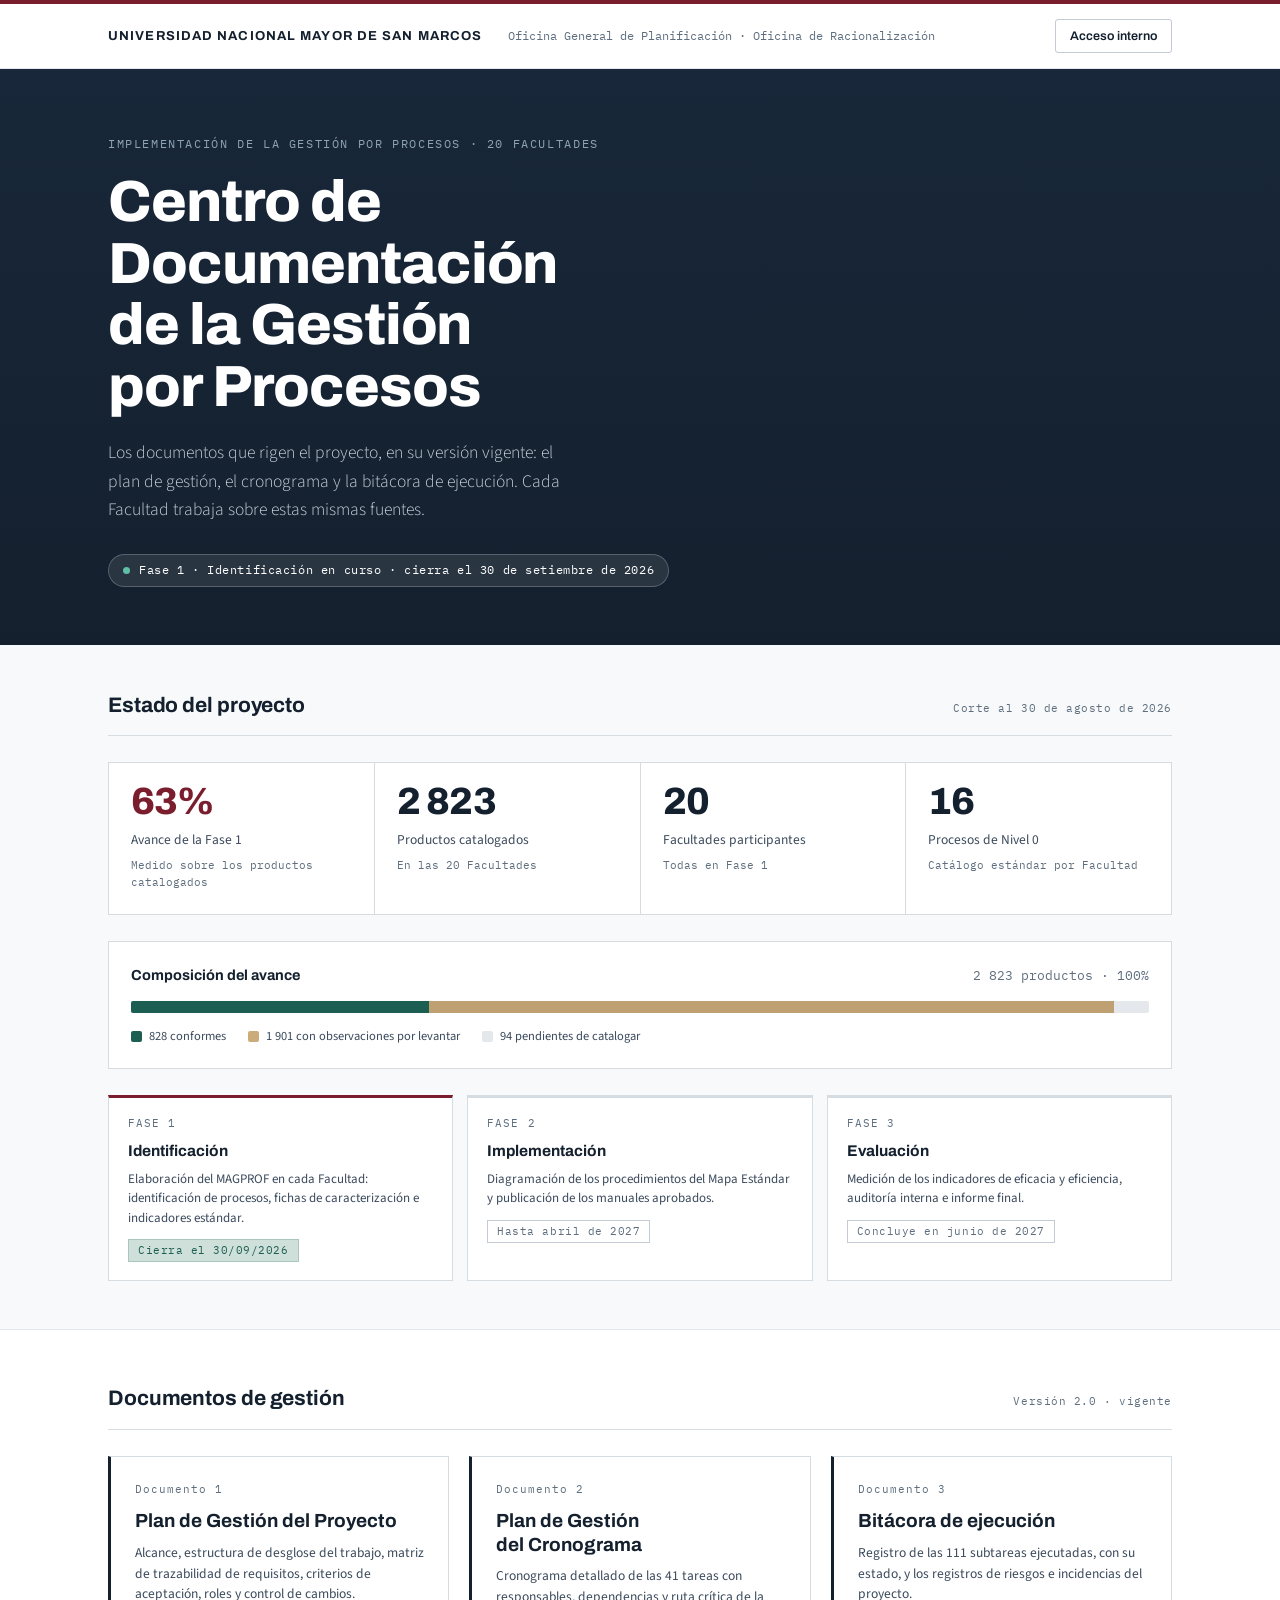
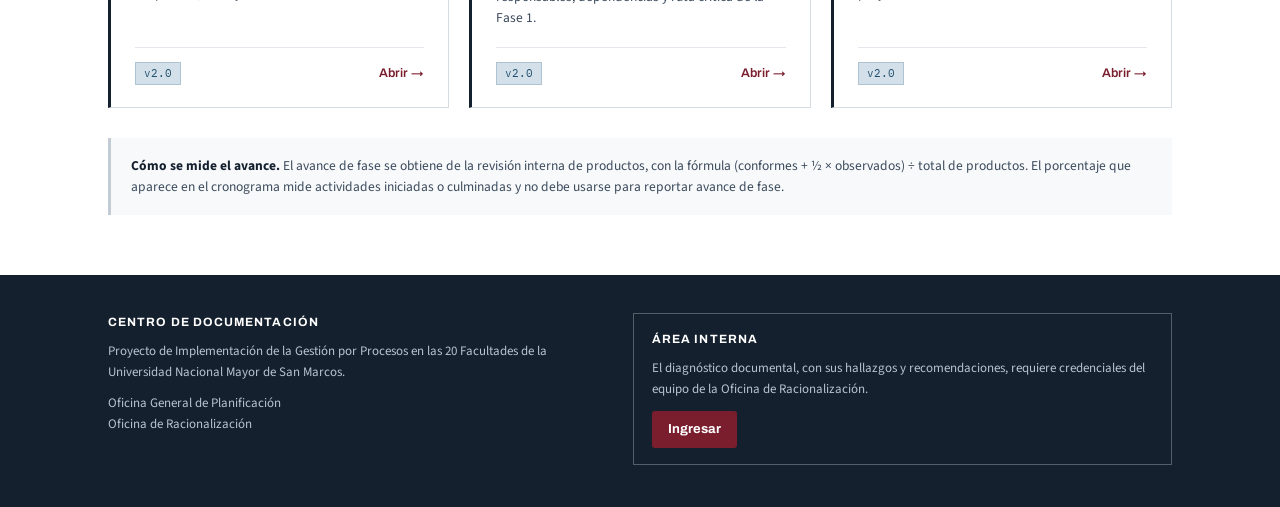
==== commit fbcee9a1: "Separa el portal público del área interna con acceso por credenciales El Centro de Documentación pas" ====
--- a/index.html
+++ b/index.html
@@ -1,1134 +1,310 @@
 <!DOCTYPE html>
 <html lang="es">
 <head>
-<meta charset="UTF-8">
-<meta name="viewport" content="width=device-width, initial-scale=1">
-<title>Centro de Documentación · Gestión por Procesos UNMSM</title>
+<meta charset="utf-8">
+<meta name="viewport" content="width=device-width,initial-scale=1">
+<title>Centro de Documentación de la Gestión por Procesos</title>
+<meta name="description" content="Documentos de gestión del proyecto de Implementación de la Gestión por Procesos en las 20 Facultades de la UNMSM.">
 <link rel="preconnect" href="https://fonts.googleapis.com">
 <link rel="preconnect" href="https://fonts.gstatic.com" crossorigin>
 <link href="https://fonts.googleapis.com/css2?family=Archivo:wght@400;500;600;700;800&family=IBM+Plex+Mono:wght@400;500;600&family=Source+Sans+3:ital,wght@0,300;0,400;0,600;0,700;1,400&display=swap" rel="stylesheet">
 <style>
 :root{
-  --tinta:#14202E;
-  --tinta-70:#3B4A5C;
-  --acero:#5E6E7E;
-  --niebla:#E4E8EC;
-  --niebla-2:#D5DCE2;
-  --lienzo:#FFFFFF;
-  --granate:#7A1E2E;
-  --granate-cl:#A63347;
-  --ocre:#A2660F;
-  --ocre-cl:#E8D9B8;
-  --verde:#1C5F52;
-  --verde-cl:#CFE0DA;
-  --rojo:#8E2020;
-  --rojo-cl:#F0D6D6;
-  --azul:#22506E;
-  --azul-cl:#D3E0EA;
-  --linea:#C3CCD4;
-  --r:3px;
-  --sans:"Source Sans 3",system-ui,sans-serif;
+  --tinta:#14202E; --tinta-70:#3B4A5C; --acero:#5E6E7E;
+  --niebla:#E4E8EC; --niebla-2:#D5DCE2; --lienzo:#FFFFFF; --hueso:#F7F9FA;
+  --granate:#7A1E2E; --granate-cl:#A63347;
+  --verde:#1C5F52; --verde-cl:#CFE0DA;
+  --ocre:#A2660F; --azul:#22506E; --azul-cl:#D3E0EA;
+  --linea:#C3CCD4; --r:3px;
+  --sans:"Source Sans 3",system-ui,-apple-system,sans-serif;
   --disp:"Archivo",system-ui,sans-serif;
-  --mono:"IBM Plex Mono",ui-monospace,monospace;
+  --mono:"IBM Plex Mono",ui-monospace,SFMono-Regular,monospace;
 }
 *{box-sizing:border-box}
-html{scroll-behavior:smooth;scroll-padding-top:64px}
-body{
-  margin:0;background:var(--niebla);color:var(--tinta);
-  font-family:var(--sans);font-size:15.5px;line-height:1.6;
-  -webkit-font-smoothing:antialiased;
+html{-webkit-text-size-adjust:100%}
+body{margin:0;background:var(--lienzo);color:var(--tinta);
+  font-family:var(--sans);font-size:16px;line-height:1.6;
+  -webkit-font-smoothing:antialiased}
+.wrap{max-width:1120px;margin:0 auto;padding:0 28px}
+h1,h2,h3,h4{font-family:var(--disp);text-wrap:balance;margin:0}
+a{color:var(--granate)}
+:focus-visible{outline:2px solid var(--granate);outline-offset:2px}
+
+/* ---------- Cabecera institucional ---------- */
+.cinta{background:var(--granate);height:4px}
+.inst{border-bottom:1px solid var(--niebla);background:var(--lienzo)}
+.inst .wrap{display:flex;flex-wrap:wrap;gap:14px 26px;align-items:baseline;
+  padding-top:15px;padding-bottom:15px}
+.inst-nom{font-family:var(--disp);font-size:13px;font-weight:700;letter-spacing:.085em;
+  text-transform:uppercase;color:var(--tinta)}
+.inst-ofi{font-family:var(--mono);font-size:11.5px;color:var(--acero);flex:1;min-width:220px}
+.inst .bt-int{font-family:var(--disp);font-size:12.5px;font-weight:600;
+  color:var(--tinta);text-decoration:none;border:1px solid var(--linea);
+  border-radius:var(--r);padding:6px 14px;white-space:nowrap}
+.inst .bt-int:hover{border-color:var(--granate);color:var(--granate)}
+
+/* ---------- Portada ---------- */
+.hero{background:var(--tinta);color:#fff;padding:66px 0 58px;
+  background-image:linear-gradient(180deg,#182739 0%,#14202E 100%)}
+.hero .eyebrow{font-family:var(--mono);font-size:11.5px;letter-spacing:.14em;
+  text-transform:uppercase;color:#8FA3B6;margin:0 0 18px}
+.hero h1{font-size:clamp(34px,5.2vw,58px);font-weight:800;line-height:1.06;
+  letter-spacing:-.018em;max-width:16ch}
+.hero .bajada{margin:22px 0 0;max-width:60ch;font-size:17.5px;line-height:1.62;
+  color:#C7D2DC;font-weight:300}
+.hero .sello{display:inline-flex;align-items:center;gap:9px;margin-top:30px;
+  font-family:var(--mono);font-size:11.5px;letter-spacing:.05em;
+  color:#fff;background:rgba(255,255,255,.09);border:1px solid rgba(255,255,255,.22);
+  padding:6px 14px;border-radius:100px}
+.sello .punto{width:7px;height:7px;border-radius:50%;background:#5FBFA6;flex:0 0 7px}
+
+/* ---------- Tablero ---------- */
+.tablero{background:var(--hueso);border-bottom:1px solid var(--niebla);padding:44px 0 48px}
+.tit-sec{display:flex;flex-wrap:wrap;gap:10px 18px;align-items:baseline;
+  border-bottom:1px solid var(--niebla-2);padding-bottom:13px;margin-bottom:26px}
+.tit-sec h2{font-size:21px;font-weight:700;letter-spacing:-.005em}
+.tit-sec .fte{font-family:var(--mono);font-size:11px;color:var(--acero);
+  letter-spacing:.05em;margin-left:auto}
+
+.kpis{display:grid;gap:1px;background:var(--niebla-2);border:1px solid var(--niebla-2);
+  grid-template-columns:repeat(auto-fit,minmax(210px,1fr))}
+.kpi{background:var(--lienzo);padding:20px 22px 22px}
+.kpi .v{font-family:var(--disp);font-size:38px;font-weight:800;line-height:1;
+  letter-spacing:-.02em;font-variant-numeric:tabular-nums;color:var(--tinta)}
+.kpi .l{margin-top:9px;font-size:13.5px;line-height:1.45;color:var(--tinta-70)}
+.kpi .n{margin-top:7px;font-family:var(--mono);font-size:11px;color:var(--acero)}
+.kpi.destaca .v{color:var(--granate)}
+
+/* Avance de fase */
+.avance{margin-top:26px;background:var(--lienzo);border:1px solid var(--niebla-2);padding:22px}
+.avance-cab{display:flex;flex-wrap:wrap;gap:8px 16px;align-items:baseline;margin-bottom:14px}
+.avance-cab h3{font-size:14.5px;font-weight:700}
+.avance-cab .pct{margin-left:auto;font-family:var(--mono);font-size:12.5px;
+  color:var(--acero);font-variant-numeric:tabular-nums}
+.barra{height:12px;background:var(--niebla);border-radius:2px;overflow:hidden;display:flex}
+.barra i{display:block;height:100%}
+.barra .b1{background:var(--verde)}
+.barra .b2{background:var(--ocre);opacity:.55}
+.leyenda{display:flex;flex-wrap:wrap;gap:8px 22px;margin-top:13px;
+  font-size:12.5px;color:var(--tinta-70)}
+.leyenda span{display:inline-flex;align-items:center;gap:7px}
+.leyenda i{width:11px;height:11px;border-radius:2px;flex:0 0 11px}
+
+/* Fases */
+.fases{display:grid;gap:14px;margin-top:26px;
+  grid-template-columns:repeat(auto-fit,minmax(240px,1fr))}
+.fase{background:var(--lienzo);border:1px solid var(--niebla-2);
+  border-top:3px solid var(--niebla-2);padding:17px 19px}
+.fase.viva{border-top-color:var(--granate)}
+.fase .fn{font-family:var(--mono);font-size:10.5px;letter-spacing:.1em;
+  text-transform:uppercase;color:var(--acero)}
+.fase h4{margin:7px 0 6px;font-size:15.5px;font-weight:700}
+.fase p{margin:0;font-size:13px;line-height:1.5;color:var(--tinta-70)}
+.fase .est{display:inline-block;margin-top:11px;font-family:var(--mono);font-size:10.5px;
+  letter-spacing:.05em;padding:2px 9px;border:1px solid var(--linea);color:var(--acero)}
+.fase.viva .est{background:var(--verde-cl);border-color:#A9C7BE;color:var(--verde)}
+
+/* ---------- Documentos ---------- */
+.docs{padding:52px 0 60px}
+.rejilla{display:grid;gap:20px;grid-template-columns:repeat(auto-fit,minmax(290px,1fr))}
+.doc{display:flex;flex-direction:column;background:var(--lienzo);
+  border:1px solid var(--niebla-2);border-left:3px solid var(--tinta);
+  padding:24px 24px 22px;text-decoration:none;color:inherit;
+  transition:border-color .14s,box-shadow .14s,transform .14s}
+.doc:hover{border-left-color:var(--granate);box-shadow:0 10px 26px rgba(20,32,46,.09);
+  transform:translateY(-2px)}
+.doc .cod{font-family:var(--mono);font-size:11px;letter-spacing:.09em;color:var(--acero)}
+.doc h3{margin:11px 0 10px;font-size:19px;font-weight:700;line-height:1.24}
+.doc p{margin:0;font-size:13.5px;line-height:1.55;color:var(--tinta-70);flex:1}
+.doc .pie{display:flex;gap:10px;align-items:center;margin-top:18px;
+  padding-top:14px;border-top:1px solid var(--niebla)}
+.doc .ver{font-family:var(--mono);font-size:10.5px;background:var(--azul-cl);
+  border:1px solid #AEC4D3;color:var(--azul);padding:2px 8px}
+.doc .abrir{margin-left:auto;font-family:var(--disp);font-size:12.5px;font-weight:600;
+  color:var(--granate)}
+
+.nota{margin:30px 0 0;padding:17px 20px;background:var(--hueso);
+  border-left:3px solid var(--linea);font-size:13.5px;line-height:1.6;color:var(--tinta-70)}
+.nota strong{color:var(--tinta)}
+
+/* ---------- Pie ---------- */
+.pie-sitio{background:var(--tinta);color:#B7C4D0;padding:38px 0 42px;font-size:13px}
+.pie-sitio .wrap{display:flex;flex-wrap:wrap;gap:24px;align-items:flex-start}
+.pie-sitio .bloque{flex:1;min-width:230px}
+.pie-sitio h4{color:#fff;font-size:12px;font-weight:700;letter-spacing:.09em;
+  text-transform:uppercase;margin-bottom:9px}
+.pie-sitio p{margin:0;line-height:1.6}
+.pie-sitio a{color:#fff}
+.pie-acceso{border:1px solid rgba(255,255,255,.28);padding:16px 18px;min-width:250px}
+.pie-acceso .bt{display:inline-block;margin-top:11px;font-family:var(--disp);
+  font-size:13px;font-weight:700;background:var(--granate);color:#fff;
+  text-decoration:none;padding:8px 16px;border-radius:var(--r)}
+.pie-acceso .bt:hover{background:var(--granate-cl)}
+
+@media (max-width:640px){
+  .wrap{padding:0 20px}
+  .hero{padding:46px 0 42px}
+  .inst .wrap{flex-direction:column;align-items:flex-start}
 }
-h1,h2,h3,h4{font-family:var(--disp);font-weight:700;line-height:1.12;margin:0;letter-spacing:-.015em}
-a{color:var(--granate)}
-.wrap{max-width:1180px;margin:0 auto;padding:0 24px}
-.mono{font-family:var(--mono);font-size:.86em;letter-spacing:-.02em}
-
-/* ---------- ENCABEZADO ---------- */
-.cab{background:var(--tinta);color:#EEF2F5;padding:44px 0 0;position:relative;overflow:hidden}
-.cab::after{content:"";position:absolute;inset:0;pointer-events:none;
-  background:repeating-linear-gradient(90deg,rgba(255,255,255,.045) 0 1px,transparent 1px 68px)}
-.cab .wrap{position:relative;z-index:1}
-.ceja{font-family:var(--mono);font-size:11.5px;letter-spacing:.16em;text-transform:uppercase;color:#8FA6B8;margin-bottom:18px}
-.cab h1{font-size:clamp(34px,5.6vw,58px);font-weight:800;color:#fff;max-width:15ch}
-.cab .sub{font-size:17px;color:#A9BECD;margin-top:14px;max-width:60ch;font-weight:300}
-.tira{display:grid;grid-template-columns:repeat(4,1fr);gap:1px;background:rgba(255,255,255,.14);margin-top:38px;border-top:1px solid rgba(255,255,255,.14)}
-.tira a{background:var(--tinta);padding:16px 16px 18px;text-decoration:none;color:inherit;display:block;transition:background .18s}
-.tira a:hover{background:#1D2E42}
-.tira .n{font-family:var(--mono);font-size:11px;color:#7E97AB;letter-spacing:.1em}
-.tira .t{font-family:var(--disp);font-weight:600;font-size:14.5px;color:#fff;margin:5px 0 7px;line-height:1.25}
-.tira .e{font-size:11.5px;font-family:var(--mono);letter-spacing:.02em}
-.e-ok{color:#7FC0AE}.e-obs{color:#E0B25E}.e-cri{color:#E28B8B}
-
-/* ---------- NAV ---------- */
-nav{position:sticky;top:0;z-index:40;background:rgba(228,232,236,.96);backdrop-filter:blur(8px);border-bottom:1px solid var(--linea)}
-.navin{display:flex;gap:2px;overflow-x:auto;scrollbar-width:none}
-.navin::-webkit-scrollbar{display:none}
-.navin button{
-  flex:0 0 auto;background:none;border:0;border-bottom:2px solid transparent;
-  font-family:var(--disp);font-weight:600;font-size:13.5px;color:var(--acero);
-  padding:15px 15px 13px;cursor:pointer;white-space:nowrap;transition:color .15s,border-color .15s}
-.navin button:hover{color:var(--tinta)}
-.navin button[aria-selected="true"]{color:var(--granate);border-bottom-color:var(--granate)}
-.navin button:focus-visible{outline:2px solid var(--granate);outline-offset:-3px}
-
-/* ---------- SECCIONES ---------- */
-.panel{display:none;padding:44px 0 76px}
-.panel.on{display:block;animation:sube .38s ease both}
-@keyframes sube{from{opacity:0;transform:translateY(9px)}to{opacity:1;transform:none}}
-.tit{display:flex;align-items:baseline;gap:14px;margin-bottom:6px;flex-wrap:wrap}
-.tit h2{font-size:clamp(25px,3.4vw,35px)}
-.tit .fuente{font-family:var(--mono);font-size:11px;letter-spacing:.1em;text-transform:uppercase;color:var(--acero)}
-.intro{color:var(--tinta-70);max-width:74ch;margin:0 0 30px;font-size:16px}
-.sep{height:1px;background:var(--linea);margin:38px 0 26px;border:0}
-h3.bloque{font-size:19px;margin:0 0 4px;display:flex;align-items:center;gap:10px}
-h3.bloque .idx{font-family:var(--mono);font-size:12px;color:var(--granate);font-weight:500}
-.nota{font-size:14px;color:var(--acero);margin:0 0 16px;max-width:80ch}
-
-/* ---------- HERO TESIS ---------- */
-.tesis{background:var(--lienzo);border:1px solid var(--linea);border-top:3px solid var(--granate);padding:30px 30px 8px;margin-bottom:34px}
-.tesis .lead{font-family:var(--disp);font-size:clamp(19px,2.6vw,25px);font-weight:600;line-height:1.28;max-width:34ch;margin:0 0 4px}
-.tesis .lead em{font-style:normal;color:var(--granate)}
-.cifras{display:grid;grid-template-columns:repeat(auto-fit,minmax(190px,1fr));gap:0;margin-top:26px;border-top:1px solid var(--linea)}
-.cifra{padding:22px 20px 24px;border-right:1px solid var(--linea)}
-.cifra:last-child{border-right:0}
-.cifra .v{font-family:var(--disp);font-size:52px;font-weight:800;line-height:.9;letter-spacing:-.03em}
-.cifra .l{font-size:13.5px;font-weight:600;margin-top:9px}
-.cifra .d{font-size:12.5px;color:var(--acero);margin-top:3px;line-height:1.45}
-.c-a .v{color:var(--rojo)}.c-b .v{color:var(--ocre)}.c-c .v{color:var(--azul)}
-
-/* ---------- TARJETAS KPI ---------- */
-.kpis{display:grid;grid-template-columns:repeat(auto-fit,minmax(168px,1fr));gap:14px;margin-bottom:12px}
-.kpi{background:var(--lienzo);border:1px solid var(--linea);padding:16px 17px}
-.kpi .v{font-family:var(--disp);font-size:30px;font-weight:700;line-height:1}
-.kpi .l{font-size:12.5px;color:var(--acero);margin-top:7px;line-height:1.35}
-
-/* ---------- HALLAZGOS ---------- */
-.filtros{display:flex;gap:8px;flex-wrap:wrap;margin-bottom:20px;align-items:center}
-.chip{background:var(--lienzo);border:1px solid var(--linea);border-radius:100px;padding:6px 14px;
-  font-family:var(--disp);font-size:12.5px;font-weight:600;color:var(--acero);cursor:pointer;transition:.15s}
-.chip:hover{border-color:var(--acero)}
-.chip[aria-pressed="true"]{background:var(--tinta);border-color:var(--tinta);color:#fff}
-.chip:focus-visible{outline:2px solid var(--granate);outline-offset:2px}
-.buscador{flex:1;min-width:190px;background:var(--lienzo);border:1px solid var(--linea);padding:7px 12px;font-family:var(--sans);font-size:14px;color:var(--tinta)}
-.buscador:focus{outline:2px solid var(--granate);outline-offset:-1px}
-
-.hall{background:var(--lienzo);border:1px solid var(--linea);border-left:3px solid var(--acero);margin-bottom:10px}
-.hall.sev-critico{border-left-color:var(--rojo)}
-.hall.sev-alto{border-left-color:var(--ocre)}
-.hall.sev-medio{border-left-color:var(--azul)}
-.hall > summary{padding:14px 18px;cursor:pointer;list-style:none;display:flex;gap:14px;align-items:flex-start}
-.hall > summary::-webkit-details-marker{display:none}
-.hall > summary:focus-visible{outline:2px solid var(--granate);outline-offset:-2px}
-.hall .cod{font-family:var(--mono);font-size:11.5px;color:var(--acero);flex:0 0 52px;padding-top:2px}
-.hall .cuerpo{flex:1;min-width:0}
-.hall .h{font-family:var(--disp);font-weight:600;font-size:15.5px;line-height:1.32}
-.hall .meta{display:flex;gap:7px;flex-wrap:wrap;margin-top:8px}
-.tag{font-family:var(--mono);font-size:10.5px;letter-spacing:.04em;padding:2px 7px;border:1px solid var(--linea);color:var(--acero);text-transform:uppercase}
-.tag.sv-critico{background:var(--rojo-cl);border-color:#DCA9A9;color:var(--rojo)}
-.tag.sv-alto{background:var(--ocre-cl);border-color:#D6C08E;color:#7A4C08}
-.tag.sv-medio{background:var(--azul-cl);border-color:#AEC4D3;color:var(--azul)}
-.tag.doc{background:#EDF0F2;color:var(--tinta-70)}
-.hall .det{padding:2px 18px 20px 84px;font-size:14.5px}
-.hall .det dt{font-family:var(--disp);font-size:11px;letter-spacing:.1em;text-transform:uppercase;color:var(--acero);margin-top:14px}
-.hall .det dd{margin:4px 0 0}
-.hall .det dd.ev{font-family:var(--mono);font-size:12.5px;background:#F4F6F7;border-left:2px solid var(--niebla-2);padding:9px 12px;color:var(--tinta-70);white-space:pre-wrap}
-@media(max-width:640px){.hall .det{padding-left:18px}}
-
-/* ---------- MATRIZ CONTRADICCIONES (firma) ---------- */
-.mtz{border:1px solid var(--linea);background:var(--lienzo);overflow-x:auto}
-.mtz table{border-collapse:collapse;width:100%;min-width:820px}
-.mtz th{font-family:var(--disp);font-size:11px;letter-spacing:.1em;text-transform:uppercase;color:var(--acero);
-  text-align:left;padding:12px 14px;border-bottom:1px solid var(--linea);background:#F4F6F7;font-weight:600;vertical-align:bottom}
-.mtz th.d{border-left:1px solid var(--linea)}
-.mtz th .dd{display:block;font-family:var(--mono);font-size:10px;color:var(--granate);letter-spacing:.06em;margin-bottom:3px}
-.mtz td{padding:13px 14px;border-bottom:1px solid var(--niebla-2);vertical-align:top;font-size:13.5px;line-height:1.45}
-.mtz td.d{border-left:1px solid var(--linea)}
-.mtz tr:last-child td{border-bottom:0}
-.mtz .asunto{font-family:var(--disp);font-weight:600;font-size:14px;width:190px}
-.mtz .asunto small{display:block;font-family:var(--mono);font-size:10.5px;color:var(--acero);font-weight:400;margin-top:3px;letter-spacing:.03em}
-.val{font-family:var(--mono);font-size:12.5px;display:inline-block;padding:2px 6px;background:#F0F2F3}
-.val.dif{background:var(--rojo-cl);color:var(--rojo);font-weight:600}
-.val.ok{background:var(--verde-cl);color:var(--verde)}
-.vacio{color:#9AA8B4;font-style:italic;font-size:12.5px}
-
-/* ---------- TABLAS ---------- */
-.tabla{border:1px solid var(--linea);background:var(--lienzo);overflow-x:auto}
-.tabla table{border-collapse:collapse;width:100%;min-width:700px;font-size:13.5px}
-.tabla th{font-family:var(--disp);font-size:11px;letter-spacing:.09em;text-transform:uppercase;color:var(--acero);
-  text-align:left;padding:11px 13px;border-bottom:1px solid var(--linea);background:#F4F6F7;font-weight:600;position:sticky;top:0}
-.tabla td{padding:10px 13px;border-bottom:1px solid #EAEEF0;vertical-align:top;line-height:1.45}
-.tabla tbody tr:hover{background:#F7F9FA}
-.tabla tbody tr:last-child td{border-bottom:0}
-.num{text-align:right;font-family:var(--mono);font-size:12.5px}
-.pill{display:inline-block;font-family:var(--mono);font-size:10.5px;padding:2px 7px;letter-spacing:.03em;text-transform:uppercase;border:1px solid}
-.p-ok{background:var(--verde-cl);border-color:#A9C7BE;color:var(--verde)}
-.p-proc{background:var(--azul-cl);border-color:#AEC4D3;color:var(--azul)}
-.p-pend{background:#EDF0F2;border-color:var(--linea);color:var(--acero)}
-.p-obs{background:var(--ocre-cl);border-color:#D6C08E;color:#7A4C08}
-.p-cri{background:var(--rojo-cl);border-color:#DCA9A9;color:var(--rojo)}
-.alerta{color:var(--rojo);font-family:var(--mono);font-size:11px;cursor:help;font-weight:600}
-
-/* barra avance en tabla */
-.barra{position:relative;height:16px;background:#EDF0F2;min-width:96px}
-.barra i{position:absolute;inset:0 auto 0 0;display:block}
-.barra span{position:absolute;right:5px;top:-1px;font-family:var(--mono);font-size:11px;color:var(--tinta)}
-
-/* ---------- EDT / árbol cronograma ---------- */
-.edt{background:var(--lienzo);border:1px solid var(--linea)}
-.fase > summary{padding:14px 18px;cursor:pointer;list-style:none;display:flex;align-items:center;gap:12px;
-  border-bottom:1px solid var(--linea);background:#F4F6F7}
-.fase > summary::-webkit-details-marker{display:none}
-.fase[open] > summary{background:var(--tinta);color:#fff}
-.fase > summary .fn{font-family:var(--disp);font-weight:700;font-size:15.5px}
-.fase > summary .fc{font-family:var(--mono);font-size:11px;color:var(--acero);margin-left:auto}
-.fase[open] > summary .fc{color:#9DB2C2}
-.etapa{border-bottom:1px solid #EAEEF0}
-.etapa > summary{padding:11px 18px 11px 34px;cursor:pointer;list-style:none;font-family:var(--disp);font-weight:600;font-size:14px}
-.etapa > summary::-webkit-details-marker{display:none}
-.etapa > summary:hover{background:#F7F9FA}
-.act{padding:4px 18px 14px 34px}
-.act .an{font-family:var(--mono);font-size:11.5px;color:var(--granate);margin:12px 0 5px;letter-spacing:.02em}
-.tarea{display:flex;gap:12px;padding:6px 0 6px 16px;border-left:1px solid var(--niebla-2);font-size:13.5px;align-items:flex-start}
-.tarea .tf{font-family:var(--mono);font-size:11.5px;color:var(--acero);flex:0 0 152px}
-.tarea .tt{flex:1;min-width:0}
-.tarea .ts{flex:0 0 78px;text-align:right}
-@media(max-width:700px){.tarea{flex-wrap:wrap}.tarea .tf{flex-basis:100%}.tarea .ts{flex-basis:auto;text-align:left}}
-
-/* ---------- PMBOK ---------- */
-.areas{display:grid;grid-template-columns:repeat(auto-fit,minmax(268px,1fr));gap:12px}
-.area{background:var(--lienzo);border:1px solid var(--linea);padding:16px 17px;border-top:3px solid var(--linea)}
-.area.c-si{border-top-color:var(--verde)}
-.area.c-parc{border-top-color:var(--ocre)}
-.area.c-no{border-top-color:var(--rojo)}
-.area .an{font-family:var(--mono);font-size:10.5px;color:var(--acero);letter-spacing:.09em}
-.area h4{font-size:15.5px;margin:5px 0 8px}
-.area .st{font-family:var(--mono);font-size:11px;letter-spacing:.04em;text-transform:uppercase;margin-bottom:9px}
-.c-si .st{color:var(--verde)}.c-parc .st{color:#7A4C08}.c-no .st{color:var(--rojo)}
-.area p{margin:0;font-size:13.5px;color:var(--tinta-70);line-height:1.5}
-.area .fte{font-family:var(--mono);font-size:10.5px;color:var(--acero);margin-top:10px;display:block}
-
-/* ---------- PLAN / acciones ---------- */
-.accion{background:var(--lienzo);border:1px solid var(--linea);padding:18px 20px;margin-bottom:10px;display:flex;gap:18px;align-items:flex-start}
-.accion .ord{font-family:var(--disp);font-size:26px;font-weight:800;color:var(--niebla-2);line-height:1;flex:0 0 40px}
-.accion h4{font-size:16px;margin-bottom:6px}
-.accion p{margin:0 0 8px;font-size:14.5px;color:var(--tinta-70)}
-.accion .ent{font-family:var(--mono);font-size:11.5px;color:var(--granate);letter-spacing:.02em}
-@media(max-width:600px){.accion{flex-direction:column;gap:8px}}
-
-/* diccionario de estados */
-.dicc{display:grid;grid-template-columns:repeat(auto-fit,minmax(230px,1fr));gap:12px}
-.dcol{background:var(--lienzo);border:1px solid var(--linea);padding:15px 16px}
-.dcol .dt{font-family:var(--disp);font-size:12.5px;font-weight:700;margin-bottom:9px;letter-spacing:.02em}
-.dcol ul{margin:0;padding-left:16px;font-size:13px;color:var(--tinta-70);line-height:1.75}
-.dcol .prop{background:var(--verde-cl);margin:-15px -16px 11px;padding:9px 16px;font-family:var(--mono);font-size:10.5px;letter-spacing:.09em;text-transform:uppercase;color:var(--verde)}
-
-/* ---------- DOCUMENTOS V2.0 ---------- */
-.v2grid{display:grid;grid-template-columns:repeat(auto-fit,minmax(290px,1fr));gap:14px}
-.v2card{background:var(--lienzo);border:1px solid var(--linea);border-top:3px solid var(--granate);
-  padding:20px 22px 18px;text-decoration:none;color:inherit;display:block;transition:.18s}
-.v2card:hover{border-color:var(--granate);box-shadow:0 2px 14px rgba(20,32,46,.09);transform:translateY(-2px)}
-.v2card:focus-visible{outline:2px solid var(--granate);outline-offset:2px}
-.v2n{font-family:var(--mono);font-size:10.5px;letter-spacing:.11em;color:var(--granate);text-transform:uppercase}
-.v2card h3{font-size:18px;margin:7px 0 9px}
-.v2card p{margin:0;font-size:13.5px;color:var(--tinta-70);line-height:1.5}
-.v2m{display:flex;gap:7px;flex-wrap:wrap;margin-top:13px;padding-top:11px;border-top:1px solid #EAEEF0}
-.v2m span{font-family:var(--mono);font-size:10.5px;color:var(--acero);background:#F4F6F7;
-  border:1px solid var(--linea);padding:2px 7px;letter-spacing:.02em}
-.aviso-v2{background:var(--rojo-cl);border:1px solid #DCA9A9;border-left:3px solid var(--rojo);
-  padding:16px 19px;font-size:14.5px;max-width:92ch;line-height:1.55}
-.aviso-v2 strong{color:var(--rojo)}
-
-.pie{background:var(--tinta);color:#93A9BA;padding:30px 0;font-size:13px}
-.pie a{color:#C4D3DE}
-.pie .wrap{display:flex;justify-content:space-between;gap:20px;flex-wrap:wrap;align-items:center}
-
-@media(prefers-reduced-motion:reduce){*{animation:none!important;transition:none!important}html{scroll-behavior:auto}}
+@media (prefers-reduced-motion:reduce){
+  *{transition:none!important;animation:none!important}
+  .doc:hover{transform:none}
+}
 </style>
-<link rel="stylesheet" href="assets/visor.css">
-<link rel="stylesheet" href="assets/decisiones.css">
 </head>
 <body>
 
-<header class="cab">
-  <div class="wrap">
-    <div class="ceja">UNMSM · Oficina General de Planificación · Oficina de Racionalización</div>
-    <h1>Centro de documentación del proyecto</h1>
-    <p class="sub">Implementación de la Gestión por Procesos en las 20 Facultades. Los cuatro documentos de trabajo, revisados, interconectados y ordenados según el PMBOK 6.ª edición.</p>
-    <div class="tira">
-      <a href="https://docs.google.com/document/d/1h2cyZdeCKL6v-Uzs3gzcEeqYL0P-7BhEEFhKuXq441E/edit" target="_blank" rel="noopener">
-        <div class="n">D1 · Documento</div><div class="t">Plan de Gestión del Alcance</div><div class="e e-obs">9 hallazgos</div></a>
-      <a href="https://docs.google.com/spreadsheets/d/1ae81piYD6ZcAR8NGyCQ_ve3qV3uP6s9R-7joEP-d5q0/edit" target="_blank" rel="noopener">
-        <div class="n">D2 · Hoja de cálculo</div><div class="t">Plan de Gestión del Cronograma</div><div class="e e-cri">11 hallazgos</div></a>
-      <a href="https://drive.google.com/file/d/1XVoLtMHaMJ4AmeEwjyVmfqHCgFT9ZduL/view" target="_blank" rel="noopener">
-        <div class="n">D3 · Archivo .xlsx</div><div class="t">Bitácora de Implementación</div><div class="e e-cri">10 hallazgos</div></a>
-      <a href="https://docs.google.com/spreadsheets/d/1oYBAHp-Bd0V8un5hUAWdK1jKbcbdsROH4IOyM0MAmFk/edit" target="_blank" rel="noopener">
-        <div class="n">D4 · Hoja de cálculo</div><div class="t">Revisión Interna de Avances</div><div class="e e-obs">7 hallazgos</div></a>
-    </div>
+<div class="cinta"></div>
+
+<header class="inst">
+  <div class="wrap">
+    <span class="inst-nom">Universidad Nacional Mayor de San Marcos</span>
+    <span class="inst-ofi">Oficina General de Planificación · Oficina de Racionalización</span>
+    <a class="bt-int" href="interno.html">Acceso interno</a>
   </div>
 </header>
 
-<nav>
-  <div class="wrap navin" role="tablist">
-    <button role="tab" aria-selected="true" data-p="tablero">Tablero</button>
-    <button role="tab" aria-selected="false" data-p="diagnostico">Diagnóstico</button>
-    <button role="tab" aria-selected="false" data-p="contradicciones">Contradicciones</button>
-    <button role="tab" aria-selected="false" data-p="alcance">Alcance</button>
-    <button role="tab" aria-selected="false" data-p="cronograma">Cronograma</button>
-    <button role="tab" aria-selected="false" data-p="bitacora">Bitácora</button>
-    <button role="tab" aria-selected="false" data-p="calidad">Avance por facultad</button>
-    <button role="tab" aria-selected="false" data-p="pmbok">Mapa PMBOK</button>
-    <button role="tab" aria-selected="false" data-p="plan">Plan de estandarización</button>
-    <button role="tab" aria-selected="false" data-p="v2">Documentos v2.0</button>
-  </div>
-</nav>
-
-<main class="wrap">
-
-<!-- ============ TABLERO ============ -->
-<section class="panel on" id="tablero">
-  <div class="tesis">
-    <p class="lead">El avance de fase se mide <em>solo con la revisión interna</em>. El cronograma mide ejecución de actividades, no avance.</p>
-    <p class="nota" style="max-width:66ch">Regla adoptada por el equipo. Las dos cifras miden cosas distintas y ambas son válidas en su ámbito; lo que faltaba era declarar cuál responde a «¿cuánto hemos avanzado en la Fase 1?». La respuesta es el D4.</p>
-    <div class="cifras">
-      <div class="cifra c-c"><div class="v">63%</div><div class="l">Avance de la Fase 1 · oficial</div><div class="d">Fórmula del D4 aplicada al total institucional: (828 completos + ½ × 1 901 observados) ÷ 2 823 productos.</div></div>
-      <div class="cifra c-b"><div class="v">58%</div><div class="l">Promedio simple por facultad</div><div class="d">Media de los 20 porcentajes. Da el mismo peso a FII (31 productos) que a FO (283). Útil para ver dispersión, no para reportar.</div></div>
-      <div class="cifra c-a"><div class="v">29%</div><div class="l">Productos plenamente conformes</div><div class="d">828 de 2 823 cumplen los 8 criterios. Es el piso real: lo que hoy podría publicarse sin levantar observaciones.</div></div>
-    </div>
-  </div>
-
-  <h3 class="bloque"><span class="idx">00</span> Fórmula de avance verificada</h3>
-  <p class="nota">La fórmula que usa el D4 no estaba documentada, pero se dedujo y reproduce los 20 porcentajes exactos, sin una sola discrepancia. Conviene escribirla en el encabezado de la hoja para que nadie la vuelva a poner en duda.</p>
-  <div class="tabla" style="margin-bottom:8px"><table>
-    <thead><tr><th style="width:250px">Medición</th><th style="width:330px">Fórmula</th><th>Qué responde y dónde se usa</th></tr></thead>
-    <tbody>
-      <tr style="background:var(--verde-cl)"><td><strong>Avance de fase</strong> · oficial</td><td class="mono">(Completos + 0,5 × Observados) ÷ Total productos</td><td>«¿Cuánto hemos avanzado en la Fase 1?» Es la cifra que se reporta al Rectorado y a los decanos. Fuente única: D4.</td></tr>
-      <tr><td>Ejecución de actividades</td><td class="mono">Actividades culminadas ÷ Actividades de la fase</td><td>«¿Cuántos frentes de trabajo hemos cerrado?» Sirve para la gestión interna del equipo. Fuente: D2. No es avance de fase.</td></tr>
-      <tr><td>Conformidad documental</td><td class="mono">Completos ÷ Total productos</td><td>«¿Cuánto está listo para publicar sin observaciones?» Indicador de calidad, no de avance. Fuente: D4.</td></tr>
-    </tbody></table></div>
-  <p class="nota">El coeficiente 0,5 acredita medio punto al producto observado, es decir, al que ya está catalogado pero aún tiene observaciones por levantar. Es una convención razonable; solo hace falta declararla, porque hoy un lector externo no puede reconstruir de dónde sale el 63%.</p>
-
-  <hr class="sep">
-  <h3 class="bloque"><span class="idx">01</span> Estado real de la Fase 1</h3>
-  <p class="nota">Cifras de la revisión interna (D4), fuente única del avance de fase. La Fase 1 vence el 30 de setiembre de 2026.</p>
-  <div class="kpis">
-    <div class="kpi"><div class="v">2 823</div><div class="l">Productos catalogados en las 20 facultades</div></div>
-    <div class="kpi"><div class="v" style="color:var(--verde)">828</div><div class="l">Productos completos (8/8 criterios)</div></div>
-    <div class="kpi"><div class="v" style="color:var(--ocre)">1 901</div><div class="l">Productos con observaciones por levantar</div></div>
-    <div class="kpi"><div class="v" style="color:var(--acero)">94</div><div class="l">Productos pendientes, sin catalogar</div></div>
-    <div class="kpi"><div class="v" style="color:var(--rojo)">73</div><div class="l">Procesos de Nivel 0 obligatorios ausentes</div></div>
-    <div class="kpi"><div class="v">13<span style="font-size:18px;color:var(--acero)"> / 20</span></div><div class="l">Facultades a las que les falta al menos un proceso obligatorio</div></div>
-  </div>
-  <p class="nota" style="margin-top:12px">Con 1 901 productos observados, el trabajo dominante de aquí a setiembre no es catalogar sino <strong>levantar observaciones</strong>. Cada uno que pasa de observado a completo suma medio punto al avance; llevar los 1 901 a conformes elevaría la Fase 1 de 63% a 100%.</p>
-
-  <hr class="sep">
-  <h3 class="bloque"><span class="idx">02</span> Severidad de los hallazgos</h3>
-  <p class="nota">37 hallazgos documentados. Los críticos bloquean la trazabilidad; los altos generan retrabajo garantizado en Fase 2. El hallazgo D2-01 bajó de crítico a medio tras la aclaración del equipo sobre qué mide el cronograma.</p>
-  <div class="kpis">
-    <div class="kpi" style="border-left:3px solid var(--rojo)"><div class="v" style="color:var(--rojo)">10</div><div class="l">Críticos — bloquean la trazabilidad o el reporte</div></div>
-    <div class="kpi" style="border-left:3px solid var(--ocre)"><div class="v" style="color:var(--ocre)">17</div><div class="l">Altos — provocan retrabajo o decisiones erradas</div></div>
-    <div class="kpi" style="border-left:3px solid var(--azul)"><div class="v" style="color:var(--azul)">10</div><div class="l">Medios — afectan orden y mantenibilidad</div></div>
-    <div class="kpi" style="border-left:3px solid var(--granate)"><div class="v" style="color:var(--granate)">8</div><div class="l">Contradicciones abiertas entre documentos</div></div>
-  </div>
-
-  <hr class="sep">
-  <h3 class="bloque"><span class="idx">03</span> Lo que hay que resolver primero</h3>
-  <p class="nota">Tres decisiones desbloquean la mayoría de los hallazgos. Ninguna requiere presupuesto, solo un acta de acuerdo del equipo de la Oficina de Racionalización.</p>
-  <div class="accion"><div class="ord">01</div><div>
-    <h4>Fijar una sola fecha de cierre de Fase 1</h4>
-    <p>Hoy conviven tres: 30 de setiembre (D1), 3 de octubre (fechas de la tarea de cierre en D2) y 30 de octubre (texto de esa misma tarea). Mientras no se elija una, el Gantt no puede calcular holgura ni ruta crítica.</p>
-    <span class="ent">Entregable → Acta de línea base del cronograma, versión 1.0</span></div></div>
-  <div class="accion"><div class="ord">02</div><div>
-    <h4>Publicar un catálogo único de procesos de Nivel 0</h4>
-    <p>Circulan dos numeraciones de procesos de soporte. En una, PS.09 es Recursos Bibliográficos; en la otra es Comunicación. Todo lo codificado bajo el esquema equivocado se tendrá que rehacer.</p>
-    <span class="ent">Entregable → Catálogo maestro PE/PM/PS con código de facultad F01–F20</span></div></div>
-  <div class="accion"><div class="ord">03</div><div>
-    <h4>Unificar el vocabulario de estados</h4>
-    <p>Los cuatro documentos usan cuatro escalas distintas para decir lo mismo. Sin una tabla común, ningún tablero puede consolidarse automáticamente ni conectarse a SIGPRO.</p>
-    <span class="ent">Entregable → Diccionario de estados (propuesta en «Plan de estandarización»)</span></div></div>
+<section class="hero">
+  <div class="wrap">
+    <p class="eyebrow">Implementación de la Gestión por Procesos · 20 Facultades</p>
+    <h1>Centro de Documentación de la Gestión por Procesos</h1>
+    <p class="bajada">Los documentos que rigen el proyecto, en su versión vigente:
+      el plan de gestión, el cronograma y la bitácora de ejecución. Cada Facultad
+      trabaja sobre estas mismas fuentes.</p>
+    <span class="sello"><i class="punto"></i>Fase 1 · Identificación en curso · cierra el 30 de setiembre de 2026</span>
+  </div>
 </section>
 
-<!-- ============ DIAGNÓSTICO ============ -->
-<section class="panel" id="diagnostico">
-  <div class="tit"><h2>Diagnóstico documental</h2><span class="fuente">37 hallazgos · D1 a D4</span></div>
-  <p class="intro">Cada hallazgo indica dónde está la evidencia, qué consecuencia tiene y cómo se corrige. Filtre por severidad o documento, o busque por palabra clave.</p>
-
-  <div class="filtros">
-    <button class="chip fs" data-f="todos" aria-pressed="true">Todos</button>
-    <button class="chip fs" data-f="critico" aria-pressed="false">Críticos</button>
-    <button class="chip fs" data-f="alto" aria-pressed="false">Altos</button>
-    <button class="chip fs" data-f="medio" aria-pressed="false">Medios</button>
-    <button class="chip fd" data-d="D1" aria-pressed="false">D1 Alcance</button>
-    <button class="chip fd" data-d="D2" aria-pressed="false">D2 Cronograma</button>
-    <button class="chip fd" data-d="D3" aria-pressed="false">D3 Bitácora</button>
-    <button class="chip fd" data-d="D4" aria-pressed="false">D4 Revisión</button>
-    <input class="buscador" type="search" id="qh" placeholder="Buscar en los hallazgos…" aria-label="Buscar hallazgos">
-  </div>
-  <div id="listaHall"></div>
-  <p class="nota" id="vacioHall" style="display:none;margin-top:20px">Ningún hallazgo coincide con ese filtro. Pruebe con otro término o vuelva a «Todos».</p>
+<section class="tablero">
+  <div class="wrap">
+    <div class="tit-sec">
+      <h2>Estado del proyecto</h2>
+      <span class="fte">Corte al 30 de agosto de 2026</span>
+    </div>
+
+    <div class="kpis">
+      <div class="kpi destaca">
+        <div class="v">63%</div>
+        <div class="l">Avance de la Fase 1</div>
+        <div class="n">Medido sobre los productos catalogados</div>
+      </div>
+      <div class="kpi">
+        <div class="v">2 823</div>
+        <div class="l">Productos catalogados</div>
+        <div class="n">En las 20 Facultades</div>
+      </div>
+      <div class="kpi">
+        <div class="v">20</div>
+        <div class="l">Facultades participantes</div>
+        <div class="n">Todas en Fase 1</div>
+      </div>
+      <div class="kpi">
+        <div class="v">16</div>
+        <div class="l">Procesos de Nivel 0</div>
+        <div class="n">Catálogo estándar por Facultad</div>
+      </div>
+    </div>
+
+    <div class="avance">
+      <div class="avance-cab">
+        <h3>Composición del avance</h3>
+        <span class="pct">2 823 productos · 100%</span>
+      </div>
+      <div class="barra" role="img"
+        aria-label="De 2823 productos, 828 están conformes, 1901 tienen observaciones por levantar y 94 están pendientes de catalogar.">
+        <i class="b1" style="width:29.3%"></i>
+        <i class="b2" style="width:67.3%"></i>
+      </div>
+      <div class="leyenda">
+        <span><i style="background:var(--verde)"></i>828 conformes</span>
+        <span><i style="background:var(--ocre);opacity:.55"></i>1 901 con observaciones por levantar</span>
+        <span><i style="background:var(--niebla)"></i>94 pendientes de catalogar</span>
+      </div>
+    </div>
+
+    <div class="fases">
+      <div class="fase viva">
+        <div class="fn">Fase 1</div>
+        <h4>Identificación</h4>
+        <p>Elaboración del MAGPROF en cada Facultad: identificación de procesos,
+          fichas de caracterización e indicadores estándar.</p>
+        <span class="est">Cierra el 30/09/2026</span>
+      </div>
+      <div class="fase">
+        <div class="fn">Fase 2</div>
+        <h4>Implementación</h4>
+        <p>Diagramación de los procedimientos del Mapa Estándar y publicación
+          de los manuales aprobados.</p>
+        <span class="est">Hasta abril de 2027</span>
+      </div>
+      <div class="fase">
+        <div class="fn">Fase 3</div>
+        <h4>Evaluación</h4>
+        <p>Medición de los indicadores de eficacia y eficiencia, auditoría interna
+          e informe final.</p>
+        <span class="est">Concluye en junio de 2027</span>
+      </div>
+    </div>
+  </div>
 </section>
 
-<!-- ============ CONTRADICCIONES ============ -->
-<section class="panel" id="contradicciones">
-  <div class="tit"><h2>Matriz de contradicciones cruzadas</h2><span class="fuente">El mismo dato, según cada documento</span></div>
-  <p class="intro">Cada fila es un dato que debería ser único en todo el proyecto. Las celdas en rojo son las que discrepan entre sí. Esta matriz es el insumo directo para el acta de normalización: basta decidir una columna ganadora por fila.</p>
-  <div class="mtz">
-    <table>
-      <thead><tr>
-        <th style="width:190px">Dato del proyecto</th>
-        <th class="d"><span class="dd">D1</span>Plan de Alcance</th>
-        <th class="d"><span class="dd">D2</span>Cronograma</th>
-        <th class="d"><span class="dd">D3</span>Bitácora</th>
-        <th class="d"><span class="dd">D4</span>Revisión interna</th>
-      </tr></thead>
-      <tbody id="mtzBody"></tbody>
-    </table>
-  </div>
-  <p class="nota" style="margin-top:16px">Una fila ya está cerrada: el avance de fase se mide únicamente con la revisión interna (D4), y el porcentaje del cronograma se reclasificó como ejecución de actividades. Quedan <strong>8 filas abiertas</strong>. En 7 de ellas el documento que debería ser la fuente autorizada —el Plan de Alcance— no contiene el dato o contiene uno distinto al que el equipo usa en la práctica: la línea base está desactualizada respecto de la ejecución real.</p>
+<section class="docs">
+  <div class="wrap">
+    <div class="tit-sec">
+      <h2>Documentos de gestión</h2>
+      <span class="fte">Versión 2.0 · vigente</span>
+    </div>
+
+    <div class="rejilla">
+      <a class="doc" href="docs/01-plan-de-gestion-v2.html">
+        <span class="cod">Documento 1</span>
+        <h3>Plan de Gestión del Proyecto</h3>
+        <p>Alcance, estructura de desglose del trabajo, matriz de trazabilidad de
+          requisitos, criterios de aceptación, roles y control de cambios.</p>
+        <span class="pie"><span class="ver">v2.0</span><span class="abrir">Abrir →</span></span>
+      </a>
+
+      <a class="doc" href="docs/02-cronograma-v2.html">
+        <span class="cod">Documento 2</span>
+        <h3>Plan de Gestión del Cronograma</h3>
+        <p>Cronograma detallado de las 41 tareas con responsables, dependencias
+          y ruta crítica de la Fase 1.</p>
+        <span class="pie"><span class="ver">v2.0</span><span class="abrir">Abrir →</span></span>
+      </a>
+
+      <a class="doc" href="docs/03-bitacora-v2.html">
+        <span class="cod">Documento 3</span>
+        <h3>Bitácora de ejecución</h3>
+        <p>Registro de las 111 subtareas ejecutadas, con su estado, y los registros
+          de riesgos e incidencias del proyecto.</p>
+        <span class="pie"><span class="ver">v2.0</span><span class="abrir">Abrir →</span></span>
+      </a>
+    </div>
+
+    <p class="nota"><strong>Cómo se mide el avance.</strong> El avance de fase se
+      obtiene de la revisión interna de productos, con la fórmula
+      (conformes + ½ × observados) ÷ total de productos. El porcentaje que aparece
+      en el cronograma mide actividades iniciadas o culminadas y no debe usarse
+      para reportar avance de fase.</p>
+  </div>
 </section>
 
-<!-- ============ ALCANCE ============ -->
-<section class="panel" id="alcance">
-  <div class="tit"><h2>Plan de Gestión del Alcance</h2><span class="fuente">D1 · versión 1.0 · PMBOK cap. 5</span></div>
-  <p class="intro">Contenido del documento, reordenado según la secuencia de procesos del PMBOK 6.ª edición, con las observaciones señaladas en su lugar. <a href="https://docs.google.com/document/d/1h2cyZdeCKL6v-Uzs3gzcEeqYL0P-7BhEEFhKuXq441E/edit" target="_blank" rel="noopener">Abrir el documento original ↗</a></p>
-
-  <h3 class="bloque"><span class="idx">5.3</span> Definir el Alcance</h3>
-  <p class="nota">El proyecto abarca el diseño, implementación y evaluación de la Gestión por Procesos (Fases 1 a 3) en las 20 Facultades. Fase 1 (Identificación) cierra el 30 de setiembre de 2026; Fase 2 (Implementación) hasta abril de 2027; Fase 3 (Evaluación) concluye en junio de 2027. La Fase 4 (Mejora) queda expresamente fuera y requerirá un plan independiente.</p>
-  <div class="tabla" style="margin-bottom:22px"><table>
-    <thead><tr><th style="width:50%">Dentro del alcance</th><th style="width:50%">Fuera del alcance</th></tr></thead>
-    <tbody>
-      <tr><td>Elaboración del MAGPROF en las 20 Facultades</td><td>Rediseño de la estructura orgánica de la universidad</td></tr>
-      <tr><td>Identificación de procesos estratégicos, misionales y de soporte</td><td>Estandarización de subprocesos</td></tr>
-      <tr><td>Consolidación del Mapa de Procesos Estándar</td><td>Procesos exclusivos de entidades externas vinculadas</td></tr>
-      <tr><td>Fichas de caracterización por proceso</td><td>Modificación de normativa nacional aplicable</td></tr>
-      <tr><td>Capacitación a Dueños de Proceso</td><td>Certificación externa de calidad (ISO u otra)</td></tr>
-      <tr style="background:var(--rojo-cl)"><td><strong>Documentación de los procesos por parte de la Facultad</strong></td><td><strong>Documentación de los procesos</strong> <span class="alerta" title="Contradicción D1-01">◆ contradicción</span></td></tr>
-      <tr><td>Determinación de indicadores estándar por proceso</td><td>Estandarización de productos</td></tr>
-      <tr style="background:var(--ocre-cl)"><td>Desarrollo de la plataforma web SIGPRO</td><td>Automatización de los procesos <span class="alerta" title="Hallazgo D1-02">◆ ambiguo</span></td></tr>
-      <tr><td>Diagramación de procedimientos del Mapa Estándar (20 facultades)</td><td>Automatización de los procedimientos</td></tr>
-      <tr><td>Implementación y evaluación (Fases 2 y 3)</td><td>Fase 4 — Mejora posterior</td></tr>
-    </tbody></table></div>
-
-  <h3 class="bloque"><span class="idx">5.4</span> Crear la EDT</h3>
-  <p class="nota">La EDT del D1 llega solo a nivel 3 y no coincide con la jerarquía de cuatro niveles que usa el cronograma (Fase › Etapa › Actividad › Tarea). Reconstruida aquí para que ambos documentos hablen el mismo idioma.</p>
-  <div class="tabla" style="margin-bottom:22px"><table>
-    <thead><tr><th style="width:210px">Nivel 1 — Fase</th><th style="width:230px">Nivel 2 — Etapa</th><th>Nivel 3 — Paquete de trabajo</th></tr></thead>
-    <tbody>
-      <tr><td rowspan="3" class="mono">1.1 Fase 1 · Identificación</td><td>1.1.1 Inicio y sensibilización</td><td>Material de difusión · capacitación a Dueños de Proceso</td></tr>
-      <tr><td>1.1.2 Identificación de procesos</td><td>Guía de Gestión por Procesos · Mapa de Procesos Estándar</td></tr>
-      <tr><td>1.1.3 Elaboración de MAGPROF</td><td>Anexos 1 y 3 por facultad · indicadores estándar · SIGPRO <span class="alerta" title="Hallazgo X-03">◆</span></td></tr>
-      <tr><td rowspan="2" class="mono">1.2 Fase 2 · Implementación</td><td>1.2.1 Diagramación de procedimientos</td><td>Flujogramas en Bizagi validados con las facultades</td></tr>
-      <tr><td>1.2.2 Sistema y publicación</td><td>MAPRO aprobado · despliegue de SIGPRO</td></tr>
-      <tr><td class="mono">1.3 Fase 3 · Evaluación</td><td>1.3.1 Medición y cierre</td><td>Medición de indicadores · auditoría interna · informe final</td></tr>
-    </tbody></table></div>
-
-  <h3 class="bloque"><span class="idx">5.2</span> Matriz de trazabilidad de requisitos</h3>
-  <p class="nota">Los requisitos del D1 no tienen vínculo con las tareas del cronograma. La columna «Tarea del cronograma» es la conexión que falta y que aquí se propone.</p>
-  <div class="tabla" style="margin-bottom:22px"><table>
-    <thead><tr><th>ID</th><th>Requisito</th><th>Origen</th><th>Entregable</th><th>Tarea del cronograma</th><th>Estado</th></tr></thead>
-    <tbody>
-      <tr><td class="mono">RQ-01</td><td>Nombres de procesos definidos (estratégico, misional, soporte)</td><td>Norma Técnica SGP</td><td>MAGPROF</td><td class="mono">1.2.2</td><td><span class="pill p-ok">Culminado</span></td></tr>
-      <tr><td class="mono">RQ-02</td><td>Mapa de Procesos Estándar para Facultades</td><td>OGPL</td><td>Mapa institucional</td><td class="mono">1.2.2.4</td><td><span class="pill p-ok">Culminado</span></td></tr>
-      <tr><td class="mono">RQ-03</td><td>Fichas de indicadores estándar</td><td>Norma Técnica SGP</td><td>MAGPROF</td><td class="mono">1.3.2</td><td><span class="pill p-proc">En proceso</span></td></tr>
-      <tr><td class="mono">RQ-04</td><td>Ficha de caracterización por proceso</td><td>Norma Técnica SGP</td><td>MAGPROF</td><td class="mono">1.3.3</td><td><span class="pill p-proc">En proceso</span></td></tr>
-      <tr><td class="mono">RQ-05</td><td>Aprobación del MAGPROF</td><td>OGPL</td><td>MAGPROF</td><td class="mono">1.3.6</td><td><span class="pill p-pend">Pendiente</span></td></tr>
-      <tr><td class="mono">RQ-06</td><td>Desarrollo de la plataforma SIGPRO</td><td>OGPL</td><td>SIGPRO</td><td class="mono">1.3.4</td><td><span class="pill p-proc">En proceso</span></td></tr>
-      <tr><td class="mono">RQ-07</td><td>MAPRO — Manual de procedimientos</td><td>OGPL</td><td>MAPRO</td><td class="mono">2.1.1</td><td><span class="pill p-pend">Pendiente</span></td></tr>
-    </tbody></table></div>
-
-  <h3 class="bloque"><span class="idx">9.1</span> Matriz RACI del alcance</h3>
-  <p class="nota">Dos filas asignan doble responsabilidad final (A). La regla RACI admite un solo aprobador por actividad; con dos, ninguna decisión queda formalmente cerrada.</p>
-  <div class="tabla" style="margin-bottom:22px"><table>
-    <thead><tr><th>Actividad</th><th>Decano</th><th>Resp. GxP Facultad</th><th>Of. Racionalización</th><th>Jefe OGPL</th></tr></thead>
-    <tbody>
-      <tr><td>Capacitar en la implementación de GxP</td><td>I</td><td>I</td><td><strong>R</strong></td><td><strong>A</strong></td></tr>
-      <tr><td>Elaborar el MAGPROF</td><td>I</td><td><strong>R</strong></td><td>C</td><td>I</td></tr>
-      <tr><td>Validar la documentación</td><td><strong>A</strong></td><td>C</td><td><strong>R</strong></td><td>I</td></tr>
-      <tr style="background:var(--ocre-cl)"><td>Aprobar el MAGPROF <span class="alerta" title="Hallazgo D1-06">◆ doble A</span></td><td><strong>A</strong></td><td>I</td><td>C</td><td><strong>A</strong></td></tr>
-      <tr style="background:var(--ocre-cl)"><td>MAPRO — Manual de procedimientos <span class="alerta" title="Hallazgo D1-06">◆ doble A</span></td><td><strong>A</strong></td><td>I</td><td>C</td><td><strong>A</strong></td></tr>
-      <tr><td>Desarrollo de la plataforma SIGPRO</td><td>I</td><td>I</td><td><strong>R</strong></td><td><strong>A</strong></td></tr>
-      <tr><td>Evaluar solicitudes de cambio</td><td>I</td><td>C</td><td><strong>R</strong></td><td><strong>A</strong></td></tr>
-    </tbody></table></div>
-  <p class="nota"><strong>R</strong> ejecuta · <strong>A</strong> aprueba y rinde cuentas · <strong>C</strong> consultado · <strong>I</strong> informado</p>
-
-  <h3 class="bloque"><span class="idx">5.6</span> Control de cambios del alcance</h3>
-  <p class="nota">El flujo del D1 numera dos pasos como «5» y uno de ellos queda sin responsable asignado.</p>
-  <div class="tabla"><table>
-    <thead><tr><th style="width:60px">Paso</th><th>Acción</th><th style="width:280px">Responsable</th></tr></thead>
-    <tbody>
-      <tr><td class="mono">1</td><td>Registro de la solicitud de cambio del proceso</td><td>Responsable de GxP de Facultad</td></tr>
-      <tr><td class="mono">2</td><td>Evaluación de viabilidad, factibilidad e impacto en el cronograma</td><td>Oficina de Racionalización</td></tr>
-      <tr><td class="mono">3</td><td>Decisión: aprobar, rechazar o diferir</td><td>Oficina de Racionalización</td></tr>
-      <tr><td class="mono">4</td><td>Actualización del Mapa de Procesos, si procede</td><td>OGPL</td></tr>
-      <tr style="background:var(--rojo-cl)"><td class="mono">5</td><td>Aprobación del Mapa de Procesos</td><td><em class="vacio">sin responsable asignado</em> <span class="alerta" title="Hallazgo D1-05">◆</span></td></tr>
-      <tr style="background:var(--rojo-cl)"><td class="mono">5</td><td>Comunicación del cambio a los interesados <span class="alerta" title="Hallazgo D1-05">◆ paso duplicado</span></td><td>Oficina de Racionalización</td></tr>
-    </tbody></table></div>
-</section>
-
-<!-- ============ CRONOGRAMA ============ -->
-<section class="panel" id="cronograma">
-  <div class="tit"><h2>Cronograma detallado</h2><span class="fuente">D2 · 33 tareas · PMBOK cap. 6</span></div>
-  <p class="intro">Estructura completa Fase › Etapa › Actividad › Tarea. Las tareas marcadas con ◆ tienen un problema de código, fecha o secuencia; pase el cursor para ver cuál. <a href="https://docs.google.com/spreadsheets/d/1ae81piYD6ZcAR8NGyCQ_ve3qV3uP6s9R-7joEP-d5q0/edit" target="_blank" rel="noopener">Abrir la hoja original ↗</a></p>
-
-  <div class="filtros">
-    <button class="chip fe" data-e="todos" aria-pressed="true">Todos los estados</button>
-    <button class="chip fe" data-e="Culminado" aria-pressed="false">Culminado</button>
-    <button class="chip fe" data-e="En Proceso" aria-pressed="false">En proceso</button>
-    <button class="chip fe" data-e="Pendiente" aria-pressed="false">Pendiente</button>
-    <button class="chip" id="soloProb" aria-pressed="false">Solo tareas observadas</button>
-  </div>
-
-  <div class="edt" id="edtCont"></div>
-
-  <p class="nota" style="margin-top:18px"><strong>Lo que falta para que esto sea un plan de cronograma.</strong> No hay columna de responsable, ni de predecesoras, ni hitos declarados, ni holgura. Sin dependencias no se puede calcular ruta crítica, y sin ruta crítica no es posible saber si el 30 de setiembre es alcanzable. Es hoy una lista de fechas, no una línea base.</p>
-</section>
-
-<!-- ============ BITÁCORA ============ -->
-<section class="panel" id="bitacora">
-  <div class="tit"><h2>Bitácora de ejecución</h2><span class="fuente">D3 · registro diario del equipo</span></div>
-  <p class="intro">La bitácora es el documento más valioso del conjunto: contiene la ejecución real, con nombres, fechas e incidentes. También es el que más se ha alejado de la estructura del cronograma. <a href="https://drive.google.com/file/d/1XVoLtMHaMJ4AmeEwjyVmfqHCgFT9ZduL/view" target="_blank" rel="noopener">Abrir el archivo original ↗</a></p>
-
-  <h3 class="bloque"><span class="idx">01</span> Paralizaciones registradas y no trasladadas al cronograma</h3>
-  <p class="nota">Suman aproximadamente 32 días hábiles perdidos que el Gantt no refleja. Son la explicación documentada de las desviaciones y deben pasar al registro de incidencias.</p>
-  <div class="tabla" style="margin-bottom:26px"><table>
-    <thead><tr><th style="width:190px">Periodo</th><th>Evento</th><th style="width:180px">Efecto</th></tr></thead>
-    <tbody>
-      <tr><td class="mono">11 – 22 may 2026</td><td>Toma de la universidad</td><td><span class="pill p-cri">Paralización</span></td></tr>
-      <tr><td class="mono">12 – 31 jul 2026</td><td>Reorganización del personal de la Oficina de Racionalización</td><td><span class="pill p-cri">Paralización</span></td></tr>
-      <tr><td class="mono">jul 2026</td><td>Hospitalización y descanso médico del Jefe de OGPL y de la Jefa de Racionalización; las contrataciones no se hicieron efectivas</td><td><span class="pill p-obs">Retraso</span></td></tr>
-      <tr><td class="mono">jul 2026</td><td>Renuncia de personal sin reemplazo durante el mes</td><td><span class="pill p-obs">Retraso</span></td></tr>
-      <tr><td class="mono">19 – 20 mar 2026</td><td>Semana Santa</td><td><span class="pill p-pend">Feriado</span></td></tr>
-      <tr><td class="mono">abr 2026</td><td>Visita de pares evaluadores para evaluación externa; dificultó las reuniones con OCCAA</td><td><span class="pill p-obs">Retraso</span></td></tr>
-    </tbody></table></div>
-
-  <h3 class="bloque"><span class="idx">02</span> Riesgos e incidencias visibles en las observaciones</h3>
-  <p class="nota">Anotaciones sueltas en la columna «OBS.» que describen riesgos reales del proyecto. Ninguna tiene registro formal, responsable ni plan de respuesta.</p>
-  <div class="tabla" style="margin-bottom:26px"><table>
-    <thead><tr><th style="width:110px">Riesgo</th><th>Evidencia en la bitácora</th><th style="width:230px">Respuesta sugerida</th></tr></thead>
-    <tbody>
-      <tr><td class="mono">R-01</td><td>«Solo 6 facultades remitieron la diagramación» del PE.02</td><td>Escalamiento formal vía oficio decanal con plazo</td></tr>
-      <tr><td class="mono">R-02</td><td>«Solo 3 facultades remitieron sus retroalimentaciones; el VRAP no envió la suya»</td><td>Regla de silencio administrativo positivo tras 5 días hábiles</td></tr>
-      <tr><td class="mono">R-03</td><td>«No se aprobaron los procedimientos de la OCCAA porque falta el listado de evidencias» del modelo CONEAU 2025</td><td>Dependencia externa: fijar hito con OCCAA y fecha límite</td></tr>
-      <tr><td class="mono">R-04</td><td>Dependencia de un solo desarrollador (OR&nbsp;–&nbsp;MELI) para las 32 subtareas de SIGPRO</td><td>Documentar el código y designar un segundo responsable</td></tr>
-      <tr><td class="mono">R-05</td><td>«El script no plasma de forma correcta el cuadro del Anexo 1»</td><td>Incidencia técnica abierta; asignar y fechar el cierre</td></tr>
-      <tr><td class="mono">R-06</td><td>Contrataciones de programador y bolsista acordadas el 1 de julio, aún no efectivas</td><td>Riesgo de recursos: plan alterno si no se concreta en agosto</td></tr>
-    </tbody></table></div>
-
-  <h3 class="bloque"><span class="idx">03</span> Problemas estructurales del archivo</h3>
-  <div class="tabla"><table>
-    <thead><tr><th style="width:230px">Problema</th><th>Detalle</th></tr></thead>
-    <tbody>
-      <tr><td>Fórmulas rotas</td><td>Toda la fila de fechas del Gantt muestra <span class="mono">#NAME?</span>. Es una plantilla de Excel (Vertex42) migrada a Google Sheets sin adaptar las funciones. El gráfico no se dibuja.</td></tr>
-      <tr><td>Fecha de inicio errónea</td><td>Declara «Inicio del proyecto: 1/3/2026», pero la primera tarea del cronograma arranca el 1 de junio de 2025.</td></tr>
-      <tr><td>Subtareas sin numeración</td><td>Decenas de filas se llaman todas «Sub Tarea 1». En otro bloque hay tres «Subtarea 31», dos «Subtarea 33» y dos «Subtarea 35». Ninguna se puede referenciar.</td></tr>
-      <tr><td>Códigos cruzados con D2</td><td>La bitácora llama «Tarea 1.3.1.2» al indicador de PE.01, que en el cronograma es «Tarea 1.3.2.1». Los códigos no se pueden conciliar.</td></tr>
-      <tr><td>Cuatro objetos en un archivo</td><td>Bitácora, cronograma de visitas de agosto, cronograma de capacitación Bizagi de marzo y relación de participantes conviven en la misma hoja.</td></tr>
-      <tr><td>Error de copia en PE.03</td><td>Subtareas de PM.02 aparecen etiquetadas como PE.03 y repiten el indicador «Porcentaje de convenios activos», que no corresponde a Investigación.</td></tr>
-      <tr><td>Formato de fecha</td><td>Usa <span class="mono">d-m-aa</span> («9-3-26») mientras el cronograma usa <span class="mono">dd/mm/aaaa</span>. Riesgo de lectura invertida en importaciones.</td></tr>
-    </tbody></table></div>
-</section>
-
-<!-- ============ CALIDAD ============ -->
-<section class="panel" id="calidad">
-  <div class="tit"><h2>Avance por facultad</h2><span class="fuente">D4 · 20 facultades · 2 823 productos</span></div>
-  <p class="intro">Resultado de la revisión interna contra los criterios del Anexo 1. Ordene por cualquier columna. <a href="https://docs.google.com/spreadsheets/d/1oYBAHp-Bd0V8un5hUAWdK1jKbcbdsROH4IOyM0MAmFk/edit" target="_blank" rel="noopener">Abrir la hoja original ↗</a></p>
-
-  <div class="filtros">
-    <button class="chip fc" data-c="todas" aria-pressed="true">Todas</button>
-    <button class="chip fc" data-c="critica" aria-pressed="false">Bajo 50%</button>
-    <button class="chip fc" data-c="faltan" aria-pressed="false">Con procesos obligatorios ausentes</button>
-    <button class="chip fc" data-c="incoherente" aria-pressed="false">Con incoherencia interna</button>
-    <input class="buscador" type="search" id="qf" placeholder="Buscar facultad…" aria-label="Buscar facultad">
-  </div>
-
-  <div class="tabla"><table>
-    <thead><tr>
-      <th data-s="sigla" style="cursor:pointer">Facultad ⇅</th>
-      <th data-s="form" style="cursor:pointer">Form. ⇅</th>
-      <th data-s="total" class="num" style="cursor:pointer">Productos ⇅</th>
-      <th data-s="comp" class="num" style="cursor:pointer">Completos ⇅</th>
-      <th data-s="parc" class="num" style="cursor:pointer">Observados ⇅</th>
-      <th data-s="pend" class="num" style="cursor:pointer">Pendientes ⇅</th>
-      <th data-s="av" style="cursor:pointer;width:150px">Avance ⇅</th>
-      <th data-s="falt" class="num" style="cursor:pointer">N0 ausentes ⇅</th>
-      <th>Observación</th>
-    </tr></thead>
-    <tbody id="tbFac"></tbody>
-  </table></div>
-
-  <hr class="sep">
-  <h3 class="bloque"><span class="idx">01</span> Incoherencias en el propio tablero de avance</h3>
-  <div class="tabla"><table>
-    <thead><tr><th style="width:130px">Facultad</th><th>Lo que reporta</th><th style="width:290px">Por qué no puede ser</th></tr></thead>
-    <tbody>
-      <tr><td class="mono">FCM</td><td>100% · COMPLETO, y a la vez «falta 1 proceso de Nivel 0: PS.10»</td><td>Si un proceso obligatorio está ausente, el máximo alcanzable es 15/16. El denominador no incluye lo faltante.</td></tr>
-      <tr><td class="mono">FPSIC</td><td>89% · AVANZADO, con PS.10 ausente y «formulario oficial sin declarar»</td><td>El código de facultad se dedujo del sufijo dominante (_F18) en lugar de un catálogo maestro.</td></tr>
-      <tr><td class="mono">FM</td><td>64%, con 9 de 16 procesos obligatorios ausentes</td><td>Con más de la mitad del mapa sin registrar, un 64% sobre lo cargado transmite un avance que no existe.</td></tr>
-      <tr><td class="mono">FM</td><td>PE.03, PM.01, PM.02 y PM.03 marcados CONFORME 100%</td><td>Las propias observaciones indican que están codificados como PE.02.02.xx. El validador aprueba algo que incumple la regla de codificación.</td></tr>
-      <tr><td class="mono">FCF</td><td>18% · CRÍTICO, «formulario ajeno: usa mayoritariamente _F02»</td><td>_F02 es el sufijo de FDCP. Hay riesgo de contaminación de datos entre facultades.</td></tr>
-    </tbody></table></div>
-
-  <hr class="sep">
-  <h3 class="bloque"><span class="idx">02</span> Reglas de validación vigentes y derogadas</h3>
-  <p class="nota">El Anexo 1 declara que el Anexo 2 ya no se llena y que su contenido pasó al Anexo 1, porque SIGPRO no puede leer celdas combinadas. La revisión interna sigue midiendo el Anexo 2 y hasta un «Anexo 4» que no existe en la carpeta.</p>
-  <div class="tabla"><table>
-    <thead><tr><th style="width:130px">Instrumento</th><th style="width:130px">Estado</th><th>Situación</th></tr></thead>
-    <tbody>
-      <tr><td class="mono">Anexo 1</td><td><span class="pill p-ok">Vigente</span></td><td>Inventario de productos y procesos. Absorbe el tipo de proceso que antes estaba en el Anexo 2.</td></tr>
-      <tr><td class="mono">Anexo 2</td><td><span class="pill p-cri">Derogado</span></td><td>Declarado sin uso por incompatibilidad con SIGPRO, pero aún medido en D4 y con una regla especial A2↔A3 activa.</td></tr>
-      <tr><td class="mono">Anexo 3</td><td><span class="pill p-ok">Vigente</span></td><td>Ficha técnica de producto y proceso. Recibe salidas finales y registros parciales.</td></tr>
-      <tr><td class="mono">Anexo 4</td><td><span class="pill p-obs">Sin sustento</span></td><td>Medido en un tablero de D4, sin archivo correspondiente en la carpeta ni regla que lo defina.</td></tr>
-    </tbody></table></div>
-</section>
-
-<!-- ============ PMBOK ============ -->
-<section class="panel" id="pmbok">
-  <div class="tit"><h2>Mapa PMBOK 6.ª edición</h2><span class="fuente">10 áreas de conocimiento · cobertura actual</span></div>
-  <p class="intro">Dónde está cubierto el proyecto y dónde no hay ningún documento. La documentación actual cubre bien alcance y calidad, y prácticamente nada de riesgos, interesados y comunicaciones — que es donde la bitácora demuestra que están los problemas reales.</p>
-  <div class="areas" id="areasCont"></div>
-</section>
-
-<!-- ============ PLAN ============ -->
-<section class="panel" id="plan">
-  <div class="tit"><h2>Plan de estandarización</h2><span class="fuente">Propuestas concretas</span></div>
-  <p class="intro">Convenciones para que los cuatro documentos se puedan cruzar automáticamente y alimentar SIGPRO sin transformación manual.</p>
-
-  <h3 class="bloque"><span class="idx">01</span> Diccionario único de estados</h3>
-  <p class="nota">Hoy cada documento usa su propia escala. La columna verde es la propuesta: cuatro valores, aplicables a cualquier objeto del proyecto.</p>
-  <div class="dicc" style="margin-bottom:30px">
-    <div class="dcol"><div class="prop">Propuesta</div><div class="dt">Estándar único</div><ul>
-      <li><strong>NO INICIADO</strong></li><li><strong>EN PROCESO</strong></li><li><strong>OBSERVADO</strong></li><li><strong>CONFORME</strong></li><li><strong>NO APLICA</strong></li></ul></div>
-    <div class="dcol"><div class="dt">D2 Cronograma usa</div><ul><li>Pendiente</li><li>En Proceso</li><li>Culminado</li></ul></div>
-    <div class="dcol"><div class="dt">D3 Bitácora usa</div><ul><li>PENDIENTE</li><li>EN DESARROLLO</li><li>COMPLETADO</li><li>paralización</li></ul></div>
-    <div class="dcol"><div class="dt">D4 Revisión usa</div><ul><li>FALTANTE / CRÍTICO</li><li>EN DESARROLLO</li><li>OBSERVADO / PARCIAL</li><li>AVANZADO</li><li>CONFORME / COMPLETO</li><li>NO APLICA</li></ul></div>
-  </div>
-
-  <h3 class="bloque"><span class="idx">02</span> Nomenclatura de códigos</h3>
-  <div class="tabla" style="margin-bottom:30px"><table>
-    <thead><tr><th style="width:190px">Objeto</th><th style="width:230px">Formato</th><th>Regla</th></tr></thead>
-    <tbody>
-      <tr><td>Fase</td><td class="mono">F#</td><td>Un solo dígito. F1 Identificación, F2 Implementación, F3 Evaluación.</td></tr>
-      <tr><td>Etapa</td><td class="mono">F#.E#</td><td>Nombre fijo por etapa. Hoy la Etapa 1.1 aparece como «Inicio» y como «Sensibilización».</td></tr>
-      <tr><td>Actividad</td><td class="mono">F#.E#.A#</td><td>Un código, un nombre. Hoy la Actividad 1.3.2 es «Indicadores» en unas filas y «Consolidación Fase 1» en otras.</td></tr>
-      <tr><td>Tarea</td><td class="mono">F#.E#.A#.T##</td><td>Correlativo de dos dígitos, sin reutilizar. Hoy «Tarea 1.3.1.2» se repite siete veces.</td></tr>
-      <tr><td>Subtarea (bitácora)</td><td class="mono">F#.E#.A#.T##.S##</td><td>Cuelga siempre de una tarea existente en el cronograma. Es el vínculo D3 ↔ D2 que falta.</td></tr>
-      <tr><td>Proceso</td><td class="mono">XX.NN_F##</td><td>XX ∈ {PE, PM, PS}. F## es el código de facultad, idéntico en toda la pestaña.</td></tr>
-      <tr><td>Producto</td><td class="mono">XX.NN.NN.NN_F##</td><td>Cuelga del proceso que lo genera. Prohibido codificar un producto de PM bajo prefijo PE.</td></tr>
-    </tbody></table></div>
-
-  <h3 class="bloque"><span class="idx">03</span> Catálogo maestro de procesos de Nivel 0</h3>
-  <p class="nota">Esta es la numeración correcta según el catálogo oficial. La columna de la derecha muestra la numeración errónea que circula en la bitácora y en varias facultades: hay un desplazamiento de un dígito en todo el bloque de soporte.</p>
-  <div class="tabla" style="margin-bottom:30px"><table>
-    <thead><tr><th style="width:90px">Código</th><th>Denominación oficial</th><th style="width:290px">Denominación errónea en circulación</th></tr></thead>
-    <tbody id="tbProc"></tbody>
-  </table></div>
-
-  <h3 class="bloque"><span class="idx">04</span> Secuencia de trabajo sugerida</h3>
-  <div class="accion"><div class="ord">01</div><div><h4>Congelar la línea base</h4>
-    <p>Resolver las 9 filas de la matriz de contradicciones en una sola sesión de trabajo y emitir el Plan de Alcance v2.0 y el Cronograma v2.0 con las mismas fechas, los mismos códigos y el mismo vocabulario.</p>
-    <span class="ent">Duración estimada → 2 sesiones · Responsable → Oficina de Racionalización</span></div></div>
-  <div class="accion"><div class="ord">02</div><div><h4>Corregir el cronograma como cronograma</h4>
-    <p>Agregar columnas de responsable, predecesora y tipo de vínculo; declarar hitos; incorporar las paralizaciones de mayo y julio; recalcular fechas. Recién entonces se puede afirmar si el 30 de setiembre es viable.</p>
-    <span class="ent">Duración estimada → 1 semana · Entregable → Gantt con ruta crítica</span></div></div>
-  <div class="accion"><div class="ord">03</div><div><h4>Abrir los registros que faltan</h4>
-    <p>Registro de riesgos, registro de incidencias y registro de interesados. Los seis riesgos ya identificados en la bitácora son el contenido inicial; no hay que inventarlos.</p>
-    <span class="ent">Duración estimada → 3 días · Entregable → Tres hojas nuevas en la carpeta</span></div></div>
-  <div class="accion"><div class="ord">04</div><div><h4>Reconstruir la bitácora sobre la EDT</h4>
-    <p>Una fila por subtarea, con código que cuelgue de una tarea real del cronograma, estado del diccionario único y fecha en formato <span class="mono">dd/mm/aaaa</span>. Separar el cronograma de visitas y el de capacitación a archivos propios.</p>
-    <span class="ent">Duración estimada → 1 semana · Entregable → Bitácora v2.0 trazable</span></div></div>
-  <div class="accion"><div class="ord">05</div><div><h4>Documentar la fórmula de avance y corregir el denominador</h4>
-    <p>Escribir en el encabezado del D4 la fórmula ya verificada —(Completos + ½ × Observados) ÷ Total— y rotular el porcentaje del cronograma como ejecución de actividades. Queda un ajuste pendiente: el denominador solo cuenta lo cargado, así que FCM aparece al 100% pese a que le falta PS.10. Incorporar los 16 procesos obligatorios al denominador es lo que impide que registrar menos suba el porcentaje.</p>
-    <span class="ent">Duración estimada → 2 días · Entregable → Nota metodológica en el encabezado del D4</span></div></div>
-  <div class="accion"><div class="ord">06</div><div><h4>Cerrar la ambigüedad del Anexo 2</h4>
-    <p>Emitir una nota de derogación formal del Anexo 2, retirar sus columnas de la revisión interna y eliminar o sustentar el «Anexo 4». Mientras las dos reglas convivan, las facultades seguirán llenando lo que ya no se usa.</p>
-    <span class="ent">Duración estimada → 1 día · Entregable → Nota de derogación</span></div></div>
-</section>
-
-<!-- ============ DOCUMENTOS V2.0 ============ -->
-<section class="panel" id="v2">
-  <div class="tit"><h2>Documentos corregidos</h2><span class="fuente">Versión 2.0 · 26 de agosto de 2026</span></div>
-  <p class="intro">Los tres documentos de trabajo reescritos con las correcciones del diagnóstico aplicadas. Sustituyen a las versiones anteriores; los originales quedan como respaldo histórico en Drive.</p>
-
-  <div class="v2grid">
-    <a class="v2card" href="docs/01-plan-de-gestion-v2.html">
-      <div class="v2n">D1 · v2.0</div>
-      <h3>Plan de Gestión del Proyecto</h3>
-      <p>Alcance sin contradicciones, EDT de cuatro niveles alineada al cronograma, trazabilidad con 9 requisitos, RACI con un solo aprobador y control de cambios de 6 pasos. Suma calidad, riesgos, interesados y comunicaciones, que la versión anterior no cubría.</p>
-      <div class="v2m"><span>8 decisiones adoptadas</span><span>9 hallazgos resueltos</span></div>
-    </a>
-    <a class="v2card" href="docs/02-cronograma-v2.html">
-      <div class="v2n">D2 · v2.0</div>
-      <h3>Plan de Gestión del Cronograma</h3>
-      <p>41 elementos con código único, responsable, predecesora y tipo de vínculo. Seis hitos declarados y ruta crítica calculada. Incorpora cuatro tareas que no existían y traslada a Fase 2 los módulos de SIGPRO que no caben antes del cierre.</p>
-      <div class="v2m"><span>0 códigos duplicados</span><span>15 tareas en ruta crítica</span></div>
-    </a>
-    <a class="v2card" href="docs/03-bitacora-v2.html">
-      <div class="v2n">D3 · v2.0</div>
-      <h3>Bitácora de ejecución</h3>
-      <p>111 subtareas recodificadas, cada una colgando de una tarea real del cronograma. Sin fórmulas rotas ni códigos repetidos. Incluye el registro de riesgos y el de incidencias, que antes eran anotaciones sueltas.</p>
-      <div class="v2m"><span>9 riesgos registrados</span><span>26 días de paralización</span></div>
-    </a>
-  </div>
-
-  <hr class="sep">
-  <h3 class="bloque"><span class="idx">01</span> Advertencia de plazo</h3>
-  <div class="aviso-v2">
-    <strong>La ruta crítica no admite retrasos.</strong> Al 26 de agosto quedan 25 días hábiles hasta el cierre de la Fase 1 y la ruta crítica consume 24. El levantamiento de las 1 901 observaciones (T1.3.3.02) encabeza la cadena y debe arrancar esta semana. Si se retrasa, el 30 de setiembre deja de ser alcanzable y corresponde tramitar una solicitud de cambio de plazo.
-  </div>
-
-  <hr class="sep">
-  <h3 class="bloque"><span class="idx">02</span> Archivos de datos</h3>
-  <p class="nota">Los mismos contenidos en CSV, listos para importar a Google Sheets o Excel sin ajustes. Codificación UTF-8 con BOM y formato de fecha dd/mm/aaaa.</p>
-  <div class="tabla"><table>
-    <thead><tr><th style="width:290px">Archivo</th><th>Contenido</th><th style="width:110px">Filas</th></tr></thead>
-    <tbody>
-      <tr><td><a href="data/02-cronograma-v2.csv" download class="mono">02-cronograma-v2.csv</a></td><td>Cronograma completo con dependencias, hitos y ruta crítica</td><td class="num">41</td></tr>
-      <tr><td><a href="data/03-bitacora-v2.csv" download class="mono">03-bitacora-v2.csv</a></td><td>Bitácora recodificada sobre la EDT</td><td class="num">111</td></tr>
-      <tr><td><a href="data/registro-riesgos.csv" download class="mono">registro-riesgos.csv</a></td><td>Riesgos con probabilidad, impacto, responsable y respuesta</td><td class="num">9</td></tr>
-      <tr><td><a href="data/registro-incidencias.csv" download class="mono">registro-incidencias.csv</a></td><td>Paralizaciones con días hábiles cuantificados</td><td class="num">6</td></tr>
-      <tr><td><a href="data/catalogo-procesos-nivel0.csv" download class="mono">catalogo-procesos-nivel0.csv</a></td><td>Denominación oficial de los 16 procesos, con las advertencias de error frecuente</td><td class="num">16</td></tr>
-      <tr><td><a href="data/diccionario-estados.csv" download class="mono">diccionario-estados.csv</a></td><td>Cinco estados únicos, equivalencias y peso en el avance</td><td class="num">5</td></tr>
-    </tbody></table></div>
-
-  <hr class="sep">
-  <h3 class="bloque"><span class="idx">03</span> Documentos de origen</h3>
-  <p class="nota">Las versiones originales permanecen intactas en Drive. No fueron modificadas.</p>
-  <div class="tabla"><table>
-    <thead><tr><th style="width:290px">Original en Drive</th><th>Reemplazado por</th></tr></thead>
-    <tbody>
-      <tr><td><a href="https://docs.google.com/document/d/1h2cyZdeCKL6v-Uzs3gzcEeqYL0P-7BhEEFhKuXq441E/edit" target="_blank" rel="noopener">D1 · Plan de Gestión del Alcance v1.0 ↗</a></td><td><a href="docs/01-plan-de-gestion-v2.html">Plan de Gestión del Proyecto v2.0</a></td></tr>
-      <tr><td><a href="https://docs.google.com/spreadsheets/d/1ae81piYD6ZcAR8NGyCQ_ve3qV3uP6s9R-7joEP-d5q0/edit" target="_blank" rel="noopener">D2 · Cronograma del 24/07/2026 ↗</a></td><td><a href="docs/02-cronograma-v2.html">Cronograma v2.0</a></td></tr>
-      <tr><td><a href="https://drive.google.com/file/d/1XVoLtMHaMJ4AmeEwjyVmfqHCgFT9ZduL/view" target="_blank" rel="noopener">D3 · Bitácora (plantilla Vertex42) ↗</a></td><td><a href="docs/03-bitacora-v2.html">Bitácora v2.0</a></td></tr>
-      <tr><td><a href="https://docs.google.com/spreadsheets/d/1oYBAHp-Bd0V8un5hUAWdK1jKbcbdsROH4IOyM0MAmFk/edit" target="_blank" rel="noopener">D4 · Revisión interna de avances ↗</a></td><td>Se mantiene vigente: es la fuente única del avance de fase</td></tr>
-    </tbody></table></div>
-</section>
-
-</main>
-
-<footer class="pie"><div class="wrap">
-  <div>Consolidado de la carpeta <span class="mono">1. DOCUMENTOS DE TRABAJO DE LA GESTIÓN POR PROCESOS</span> · elaborado el 26 de agosto de 2026</div>
-  <div><a href="https://drive.google.com/drive/folders/1rblnuHlVZBJNMwhEN5afhDjPi6GyEn0f" target="_blank" rel="noopener">Abrir la carpeta en Drive ↗</a></div>
-</div></footer>
-
-<!-- Endpoint de la Web App de Apps Script que registra las decisiones en los
-     documentos de Drive. Si se deja vacío, la interfaz sigue funcionando pero
-     las decisiones sólo se guardan en el navegador. Ver apps-script/README.md. -->
-<script>window.GXP_ENDPOINT = 'https://script.google.com/macros/s/AKfycbznrWyFZcXbfKKcVuTOy3UkC52iCBupahu381eccspDwpP48x5qtH-2QNxL9ukVzil7/exec';</script>
-<script src="assets/recomendaciones.js"></script>
-<script src="assets/localizaciones.js"></script>
-<script src="assets/visor.js"></script>
-<script src="assets/decisiones.js"></script>
-
-<script>
-/* ============ NAVEGACIÓN ============ */
-document.querySelectorAll('.navin button').forEach(b=>{
-  b.addEventListener('click',()=>{
-    document.querySelectorAll('.navin button').forEach(x=>x.setAttribute('aria-selected','false'));
-    b.setAttribute('aria-selected','true');
-    document.querySelectorAll('.panel').forEach(p=>p.classList.remove('on'));
-    document.getElementById(b.dataset.p).classList.add('on');
-    window.scrollTo({top:0,behavior:'smooth'});
-  });
-});
-
-/* ============ HALLAZGOS ============ */
-const HALL=[
-{c:'D1-01',s:'critico',d:['D1'],h:'La documentación de procesos está dentro y fuera del alcance a la vez',
- ev:'Dentro: «Documentación de los Procesos por parte de la Facultad» · Fuera: «Documentación de los Procesos»',
- im:'Ante una solicitud de cambio o una controversia con una facultad, el documento sostiene ambas posiciones. El alcance no es exigible.',
- co:'Redactar una sola línea: dentro del alcance está la documentación que elabora la facultad en los Anexos 1 y 3; fuera está la documentación de procesos de unidades centrales ajenas a la facultad.'},
-{c:'D1-02',s:'alto',d:['D1','D2'],h:'«Automatización» está excluida del alcance pero existe una tarea llamada Automatización culminada',
- ev:'D1 excluye «Automatización de los procesos» · D2 Actividad 1.3.4, tarea «AUTOMATIZACIÓN CULMINADA», 23 al 30 nov 2026',
- im:'No se sabe si esa tarea automatiza el sistema SIGPRO (permitido) o los procesos de las facultades (excluido). Riesgo de expansión no controlada del alcance.',
- co:'Renombrar la tarea como «Automatización de la carga de datos en SIGPRO» y precisar en D1 que la exclusión se refiere a la automatización de los procesos de negocio de las facultades.'},
-{c:'D1-03',s:'critico',d:['D1','D2'],h:'SIGPRO está en la Fase 2 según el alcance y en la Fase 1 según el cronograma',
- ev:'D1: «Para la Fase 2… el despliegue de la Plataforma Web Institucional (SIGPRO)» · D2: Actividad 1.3.4 «Desarrollo de SIGPRO» dentro de Fase 1 · Etapa 1.3',
- im:'Si SIGPRO pertenece a la Fase 1, su retraso bloquea el cierre del 30 de setiembre. Si pertenece a la Fase 2, no lo bloquea. El impacto del riesgo cambia por completo.',
- co:'Decidir: el desarrollo permanece en Fase 1 y el despliegue pasa a Fase 2, o todo el componente se traslada a Fase 2 con un hito de disponibilidad en Fase 1.'},
-{c:'D1-04',s:'medio',d:['D1'],h:'La EDT no coincide con la jerarquía del cronograma',
- ev:'D1 tiene 3 niveles (Proyecto › Fase › Paquete) · D2 tiene 4 (Fase › Etapa › Actividad › Tarea). Además la tabla del D1 tiene celdas desalineadas en los niveles 2 y 3.',
- im:'No se puede trazar una tarea del cronograma hasta un paquete de trabajo del alcance. Se rompe la trazabilidad exigida por el PMBOK.',
- co:'Reescribir la EDT con los mismos cuatro niveles y códigos que el cronograma. Propuesta en la pestaña Alcance.'},
-{c:'D1-05',s:'medio',d:['D1'],h:'El flujo de control de cambios tiene dos pasos numerados como 5 y uno sin responsable',
- ev:'Paso 5 «Aprobación de MAPA DE PROCESOS» — celda de responsable vacía · Paso 5 «Comunicación del cambio a los interesados» — Oficina de Racionalización',
- im:'La aprobación del mapa modificado queda sin dueño. En la práctica los cambios se aplican sin acto formal de aprobación.',
- co:'Renumerar a seis pasos y asignar la aprobación del Mapa de Procesos al Jefe de OGPL.'},
-{c:'D1-06',s:'alto',d:['D1'],h:'Dos actividades de la matriz RACI tienen doble aprobador final',
- ev:'«Aprobar el MAGPROF»: A para Decano y A para Jefe OGPL · «MAPRO»: idéntico',
- im:'Con dos aprobadores nadie rinde cuentas. Si uno aprueba y el otro no, no hay regla de desempate y el entregable queda en limbo.',
- co:'Un solo A por fila. Sugerido: Decano aprueba el MAGPROF de su facultad; el Jefe de OGPL pasa a C. La aprobación institucional se registra como hito aparte.'},
-{c:'D1-07',s:'alto',d:['D1'],h:'La matriz de trazabilidad no se vincula con ninguna tarea del cronograma',
- ev:'RQ-01 a RQ-07 tienen origen y entregable, pero ninguna columna que apunte a la EDT o al Gantt.',
- im:'No se puede responder «qué tarea entrega este requisito» ni verificar que todo requisito tenga trabajo asignado. RQ-05 y RQ-07 figuran «Pendiente» sin fecha comprometida.',
- co:'Añadir la columna «Tarea de la EDT». Propuesta completa en la pestaña Alcance.'},
-{c:'D1-08',s:'medio',d:['D1'],h:'El estado de los requisitos no se puede conciliar con el cronograma',
- ev:'RQ-03 «Ficha de los Indicadores Estándares — En curso» · en D2 la Actividad 1.3.2 tiene cuatro tareas Culminado y una En Proceso.',
- im:'Dos fuentes de verdad para el mismo estado. Al reportar, cada una da un número distinto.',
- co:'El estado del requisito se calcula desde el cronograma, no se escribe a mano.'},
-{c:'D1-09',s:'alto',d:['D1'],h:'El plan cubre solo el alcance: faltan ocho de las diez áreas del PMBOK',
- ev:'El documento se titula «Componente del PDD: Plan de Gestión del Alcance». No existe plan de riesgos, interesados, comunicaciones, costos, recursos, adquisiciones ni integración.',
- im:'Los problemas que efectivamente frenaron el proyecto —paralizaciones, renuncias, facultades que no responden— pertenecen a áreas sin plan alguno.',
- co:'Priorizar riesgos, interesados y comunicaciones. Ver la pestaña Mapa PMBOK.'},
-
-{c:'D2-01',s:'medio',d:['D2'],h:'El 78% está bien calculado pero mal rotulado: no es avance del proyecto',
- ev:'Encabezado: «CULMINADO: 6 de 18 · EN PROCESO: 1 · PENDIENTE: 11 · % AVANCE DEL PROYECTO: 78%». La tabla resumen da Fase 1: 6 culminadas, 1 en proceso, 2 pendientes = 9 actividades. (6 + 1) ÷ 9 = 77,8% ≈ 78%.',
- im:'La cifra mide actividades iniciadas o culminadas de la Fase 1, no el avance del proyecto ni el de la fase. Con esa etiqueta, cualquier lector externo entiende que el proyecto está al 78%, cuando el avance de fase medido con la revisión interna es 63%.',
- co:'Renombrar la celda a «% de actividades iniciadas o culminadas · Fase 1» y retirarla de todo reporte de avance. El avance de fase se toma únicamente del D4 (regla adoptada por el equipo).'},
-{c:'D2-02',s:'alto',d:['D2'],h:'El resumen cuenta actividades pero el encabezado dice tareas',
- ev:'La tabla resumen suma Fase 1: 9 · Fase 2: 5 · Fase 3: 4 = 18 actividades. El detalle lista 26 filas en Fase 1, 5 en Fase 2 y 4 en Fase 3 = 35 tareas.',
- im:'Confirmado por el equipo: los contadores miden actividades. El rótulo «tareas» hace que la misma hoja parezca inconsistente consigo misma y obliga a explicarla cada vez.',
- co:'Rotular explícitamente los contadores como «actividades» y, si se quiere el detalle por tarea, agregar una segunda fila de contadores con su propio rótulo.'},
-{c:'D2-03',s:'critico',d:['D2'],h:'Una tarea pendiente empieza antes que la tarea de la que depende',
- ev:'«DESARROLLO DEL SISTEMA COMPLETADO»: 25/06/2026 al 16/10/2026, estado Pendiente · «Front-End culminado»: 01/09/2026 al 25/09/2026, estado Pendiente',
- im:'El sistema completo arranca dos meses antes que el front-end que lo compone, y sigue «Pendiente» pese a que su fecha de inicio pasó hace dos meses.',
- co:'Declarar la dependencia Front-End → Sistema completo y actualizar el estado a En Proceso con fecha real de inicio.'},
-{c:'D2-04',s:'alto',d:['D2'],h:'La tarea de cierre de Fase 1 tiene tres fechas distintas',
- ev:'Nombre: «Cierre de Fase 1 (Cierre 30 Oct)» · Fechas de la fila: 01/10/2026 al 03/10/2026 · D1 fija el plazo el 30/09/2026',
- im:'Es el hito más importante del año y nadie puede decir cuándo es. Afecta la programación de la Fase 2, que arranca el 01/10.',
- co:'Elegir una fecha y propagarla a D1, al nombre de la tarea y a sus fechas.'},
-{c:'D2-05',s:'alto',d:['D2'],h:'El código «Tarea 1.3.1.2» se reutiliza en siete filas distintas',
- ev:'Aparece en «Llenado de las Fichas (Anexos 1,2,3)» y en las seis tareas de la Actividad 1.3.4 SIGPRO.',
- im:'Imposible referenciar una tarea de forma inequívoca desde la bitácora, un acta o un oficio.',
- co:'Renumerar correlativamente dentro de cada actividad: 1.3.4.1 a 1.3.4.6 para SIGPRO.'},
-{c:'D2-06',s:'alto',d:['D2'],h:'Un mismo código de actividad tiene dos nombres, y un mismo nombre tiene dos códigos',
- ev:'Actividad 1.3.2 aparece como «Indicadores» y como «Consolidación Fase 1» · «Consolidación Fase 1» aparece como 1.3.2, 1.3.5 y 1.3.6',
- im:'Al agrupar por actividad, cualquier tabla dinámica mezcla indicadores con cierre de fase.',
- co:'Un código, un nombre. Consolidación Fase 1 pasa a ser la Actividad 1.3.5 con dos tareas: validación y aprobación.'},
-{c:'D2-07',s:'medio',d:['D2'],h:'La Etapa 1.1 tiene dos denominaciones',
- ev:'«Etapa 1.1: Inicio» en la primera fila · «Etapa 1.1: Sensibilización» en las tres siguientes',
- im:'Rompe cualquier agrupación por etapa y contradice la EDT.',
- co:'Denominar «Etapa 1.1: Inicio y sensibilización», o separar en 1.1 Inicio y 1.2 Sensibilización renumerando lo demás.'},
-{c:'D2-08',s:'alto',d:['D2'],h:'La Tarea 1.3.2.4 está duplicada con distinto contenido y duración',
- ev:'«Determinación del Indicador de PE.03, PM.02»: 03/08 al 04/08, 1 día, Culminado · «Determinación del Indicador de PM.03, PS.(04…09)»: 03/08 al 31/08, 28 días, En Proceso',
- im:'Al filtrar por código aparecen dos estados contradictorios para la misma tarea.',
- co:'Renumerar la segunda como Tarea 1.3.2.5.'},
-{c:'D2-09',s:'critico',d:['D2'],h:'No hay columna de responsable, predecesora ni hitos',
- ev:'Columnas existentes: Fase, Etapa, Actividad, Tarea, Inicio, Cierre, Duración, Estado y las bandas mensuales.',
- im:'Sin dependencias no hay ruta crítica ni holgura. No es posible determinar si el cierre del 30 de setiembre es alcanzable ni qué tarea lo pone en riesgo.',
- co:'Agregar Responsable, Predecesora, Tipo de vínculo, Hito (sí/no) y % de avance por tarea.'},
-{c:'D2-10',s:'medio',d:['D2'],h:'La primera tarea queda fuera del rango del gráfico',
- ev:'Tarea 1.1.1.1 inicia el 01/06/2025 · la primera banda mensual del Gantt es julio 2025.',
- im:'51 días de trabajo real no se grafican. El proyecto parece empezar un mes después.',
- co:'Extender el rango a junio de 2025 o declarar julio como inicio oficial y ajustar la fecha.'},
-{c:'D2-11',s:'medio',d:['D2'],h:'El encabezado está fechado el 24 de julio pero el archivo se editó el 26 de agosto',
- ev:'«Estado al 24 de julio de 2026» · última modificación registrada: 26/08/2026',
- im:'Quien lo lea asumirá que los datos tienen un mes de antigüedad, cuando sí fueron actualizados.',
- co:'Fecha de corte automática, o actualización manual obligatoria al guardar.'},
-
-{c:'D3-01',s:'critico',d:['D3','D2'],h:'Los códigos de tarea de la bitácora no coinciden con los del cronograma',
- ev:'Bitácora: «Tarea 1.3.1.2: Determinación del Indicador Estándar de PE.01» · Cronograma: «Tarea 1.3.2.1: Determinacion del Indicador Estandar de PE.01»',
- im:'No hay forma automática de saber qué avance de la bitácora corresponde a qué tarea del Gantt. La conexión se hace leyendo, no cruzando.',
- co:'La bitácora hereda el código del cronograma y le añade el correlativo de subtarea.'},
-{c:'D3-02',s:'critico',d:['D3'],h:'Decenas de filas comparten el nombre «Sub Tarea 1»',
- ev:'Toda la sección de PE.01 y PE.02 usa «▪️Sub Tarea 1:» como prefijo, sin correlativo.',
- im:'Ninguna subtarea se puede citar en un acta ni vincular a un entregable.',
- co:'Numeración correlativa dentro de cada tarea padre, sin reiniciar.'},
-{c:'D3-03',s:'alto',d:['D3'],h:'En el segundo bloque hay códigos de subtarea repetidos',
- ev:'Tres filas «Subtarea 31», dos «Subtarea 33» y dos «Subtarea 35», con contenidos distintos.',
- im:'Confirma que la numeración se lleva a mano y ya se desincronizó.',
- co:'Correlativo generado por fórmula, no escrito.'},
-{c:'D3-04',s:'alto',d:['D3','D2'],h:'La fecha de inicio del proyecto difiere del cronograma',
- ev:'Bitácora: «Inicio del proyecto: Sun, 1/3/2026» · Cronograma: primera tarea el 01/06/2025',
- im:'Todos los cálculos de semana y de posición del Gantt en la bitácora parten de una fecha equivocada.',
- co:'Tomar 01/06/2025 como inicio oficial en ambos documentos.'},
-{c:'D3-05',s:'critico',d:['D3'],h:'Las fórmulas del Gantt están rotas',
- ev:'La fila de encabezados de fecha muestra #NAME? en todas las columnas.',
- im:'Es una plantilla Vertex42 de Excel migrada a Google Sheets sin adaptar funciones. El gráfico no se dibuja y las semanas no se calculan.',
- co:'Reemplazar las funciones no soportadas o rehacer el Gantt con fórmulas nativas de Sheets.'},
-{c:'D3-06',s:'critico',d:['D3','D2'],h:'Dos paralizaciones registradas no llegaron al cronograma',
- ev:'«Toma de la Universidad» 11 al 22/05/2026 · «Reorganización del personal de la Oficina de Racionalización» 12 al 31/07/2026',
- im:'Cerca de 32 días hábiles perdidos que el Gantt no reconoce. Explican las desviaciones y hoy quedan sin registro formal.',
- co:'Incorporarlas como incidencias con impacto en el cronograma y recalcular las fechas posteriores.'},
-{c:'D3-07',s:'alto',d:['D3'],h:'Riesgos reales anotados en la columna de observaciones, sin registro formal',
- ev:'«Solo 6 facultades remitieron la diagramación» · «Solo 3 facultades remitieron sus retroalimentaciones; el VRAP no envió la suya» · «OCCAA no brindó recomendación porque falta el listado de evidencias»',
- im:'Son riesgos de dependencia externa que ya se materializaron. Sin registro no hay responsable, ni disparador, ni plan de respuesta.',
- co:'Abrir un registro de riesgos con estas seis entradas como contenido inicial.'},
-{c:'D3-08',s:'medio',d:['D3'],h:'Cuatro objetos distintos conviven en el mismo archivo',
- ev:'Bitácora de tareas, cronograma de visitas a facultades sobre 80%, cronograma de capacitación en Bizagi de marzo y relación de participantes.',
- im:'El cronograma de capacitación es de marzo de 2026 y sigue mezclado con datos de agosto. Nadie sabe qué está vigente.',
- co:'Un archivo por objeto. Archivar el cronograma de capacitación como histórico.'},
-{c:'D3-09',s:'alto',d:['D3'],h:'Error de copia: subtareas de PM.02 etiquetadas como PE.03',
- ev:'Bajo «Tarea 1.3.1.2 Determinación del Indicador Estándar PE.03» hay subtareas de PM.02 con el indicador «Porcentaje de Convenios Activos», y una fila dice «PE.03- Gestión de Relaciones Interinstitucionalesc».',
- im:'El indicador de convenios no corresponde a Gestión de la Investigación. Si se traslada así al MAGPROF, el indicador queda mal asignado.',
- co:'Separar el bloque de PM.02, asignarle su propio indicador y corregir el nombre del proceso.'},
-{c:'D3-10',s:'medio',d:['D3','D2'],h:'Formatos de fecha distintos entre documentos',
- ev:'Bitácora: 9-3-26 · Cronograma: 02/03/2026',
- im:'Al importar a SIGPRO o a una tabla dinámica, d-m-aa puede leerse como m-d-aa e invertir día y mes.',
- co:'Formato único dd/mm/aaaa en todos los documentos de la carpeta.'},
-
-{c:'D4-01',s:'critico',d:['D4'],h:'Una facultad al 100% con un proceso obligatorio ausente',
- ev:'FCM: «191 completos, 0 con observaciones, 0 pendientes» y a la vez «Faltan 1 procesos de Nivel 0 obligatorios: PS.10» · FPSIC: 89% con PS.10 ausente',
- im:'El porcentaje se calcula sobre lo cargado, no sobre lo esperado. Premia a la facultad que registra menos procesos.',
- co:'Denominador fijo: 16 procesos obligatorios de Nivel 0. Lo no cargado cuenta como cero, no se excluye.'},
-{c:'D4-02',s:'critico',d:['D4'],h:'La Facultad de Medicina figura CONFORME en procesos que están mal codificados',
- ev:'PE.03 «Registrado en la hoja como PE.02.02.05_F01» · PM.01 como PE.02.02.16_F01 · PM.02 como PE.02.02.36_F01 · PM.03 como PE.02.02.52_F01. Estado en las cuatro filas: CONFORME 100% · 5/5.',
- im:'Toda la facultad está codificada bajo el prefijo PE.02 y el validador la aprueba. La regla 10.1 exige que cada producto cuelgue de su proceso.',
- co:'Marcar OBSERVADO y recodificar. La validación debe verificar que el prefijo del producto coincida con el del proceso que lo encabeza.'},
-{c:'D4-03',s:'alto',d:['D4'],h:'Una facultad usa el sufijo de formulario de otra',
- ev:'FCF: «FORMULARIO AJENO: la pestaña usa mayoritariamente el sufijo _F02», que corresponde a FDCP.',
- im:'Riesgo de contaminación de datos entre facultades al consolidar en SIGPRO.',
- co:'Publicar el catálogo F01 a F20 y validar que cada pestaña use únicamente su propio sufijo.'},
-{c:'D4-04',s:'alto',d:['D4'],h:'Un código de facultad se dedujo en lugar de estar declarado',
- ev:'FPSIC: «Formulario oficial sin declarar para FPSIC; se toma el dominante de la pestaña (_F18)».',
- im:'La asignación de códigos de facultad no tiene fuente autorizada; se infiere de los datos.',
- co:'Catálogo maestro de códigos de facultad aprobado por OGPL.'},
-{c:'D4-05',s:'alto',d:['D4'],h:'Se sigue evaluando un anexo que fue dejado sin uso',
- ev:'D4 mide «A.2 PARCIALMENTE» y «A.2 COMPLETADO», y mantiene la regla especial A2↔A3. El Anexo 1 declara: «se procedió a que dicho contenido ya no será llenado y la información que tenía el Anexo 2 será llenada ahora directamente en el Anexo 1».',
- im:'Las facultades reciben dos instrucciones opuestas y siguen llenando un anexo derogado.',
- co:'Nota de derogación formal del Anexo 2 y retiro de sus columnas del tablero.'},
-{c:'D4-06',s:'medio',d:['D4'],h:'Se mide un Anexo 4 que no existe en la carpeta',
- ev:'Columnas «A.4 PARCIALMENTE» y «A.4 COMPLETADO» en el tablero de avance. No hay archivo ni regla que lo defina.',
- im:'Columnas vacías que ensucian el cálculo y confunden a quien llena.',
- co:'Eliminar las columnas o crear el Anexo 4 con su regla de validación.'},
-{c:'D4-07',s:'alto',d:['D4','D3'],h:'Circulan dos numeraciones distintas de los procesos de soporte',
- ev:'Catálogo oficial: PS.04 Recursos Económicos · PS.05 RRHH · PS.09 Recursos Bibliográficos · PS.10 Comunicación. En la bitácora y en varias observaciones: «PS.04 Gestión de los Recursos Bibliográficos», «PS.05 Gestión de Recursos Económicos», «PS.09 Gestión de la Comunicación».',
- im:'Hay un desplazamiento de un dígito en todo el bloque de soporte. Lo codificado con el esquema errado deberá rehacerse.',
- co:'Publicar el catálogo maestro y auditar las 20 pestañas contra él antes de continuar el llenado.'}
-];
-
-window.HALL=HALL;
-
-const cont=document.getElementById('listaHall');
-let fSev='todos',fDoc=null,fQ='';
-function pintarHall(){
-  const r=HALL.filter(x=>{
-    if(fSev!=='todos'&&x.s!==fSev)return false;
-    if(fDoc&&!x.d.includes(fDoc))return false;
-    if(fQ){const t=(x.h+x.ev+x.im+x.co+x.c).toLowerCase();if(!t.includes(fQ))return false}
-    return true;
-  });
-  document.getElementById('vacioHall').style.display=r.length?'none':'block';
-  cont.innerHTML=r.map(x=>`
-  <details class="hall sev-${x.s}">
-    <summary>
-      <span class="cod">${x.c}</span>
-      <span class="cuerpo">
-        <span class="h">${x.h}</span>
-        <span class="meta"><span class="tag sv-${x.s}">${x.s}</span>${x.d.map(d=>`<span class="tag doc">${d}</span>`).join('')}</span>
-      </span>
-    </summary>
-    <dl class="det">
-      <dt>Evidencia</dt><dd class="ev">${x.ev}</dd>
-      <dt>Por qué importa</dt><dd>${x.im}</dd>
-      <dt>Corrección en una línea</dt><dd>${x.co}</dd>
-      ${window.GXP_VISOR ? window.GXP_VISOR.bloqueLoc(x.c) : ''}
-      ${window.GXP_DEC ? window.GXP_DEC.bloque(x) : ''}
-    </dl>
-  </details>`).join('');
-  if (window.GXP_DEC) window.GXP_DEC.enlazar(cont);
-}
-document.querySelectorAll('.chip.fs').forEach(b=>b.addEventListener('click',()=>{
-  document.querySelectorAll('.chip.fs').forEach(x=>x.setAttribute('aria-pressed','false'));
-  b.setAttribute('aria-pressed','true');fSev=b.dataset.f;pintarHall();
-}));
-document.querySelectorAll('.chip.fd').forEach(b=>b.addEventListener('click',()=>{
-  const act=b.getAttribute('aria-pressed')==='true';
-  document.querySelectorAll('.chip.fd').forEach(x=>x.setAttribute('aria-pressed','false'));
-  if(!act){b.setAttribute('aria-pressed','true');fDoc=b.dataset.d}else{fDoc=null}
-  pintarHall();
-}));
-document.getElementById('qh').addEventListener('input',e=>{fQ=e.target.value.toLowerCase().trim();pintarHall()});
-pintarHall();
-
-/* ============ MATRIZ ============ */
-const MTZ=[
-{a:'Fecha de cierre de la Fase 1',k:'hito',
- v:[{t:'30/09/2026',c:'dif'},{t:'01–03/10/2026 · el nombre dice «Cierre 30 Oct»',c:'dif'},{t:'Validación de MAGPROF hasta 18/09/2026',c:'dif'},{t:'—',c:''}]},
-{a:'Fecha de inicio del proyecto',k:'línea base',
- v:[{t:'—',c:''},{t:'01/06/2025',c:'dif'},{t:'01/03/2026',c:'dif'},{t:'—',c:''}]},
-{a:'Fase en la que vive SIGPRO',k:'alcance',
- v:[{t:'Fase 2 · Implementación',c:'dif'},{t:'Fase 1 · Etapa 1.3 · Act. 1.3.4',c:'dif'},{t:'Actividad 1.3.4 con 32 subtareas',c:''},{t:'—',c:''}]},
-{a:'Código del indicador de PE.01',k:'trazabilidad',
- v:[{t:'RQ-03 sin código de tarea',c:''},{t:'Tarea 1.3.2.1',c:'dif'},{t:'Tarea 1.3.1.2',c:'dif'},{t:'—',c:''}]},
-{a:'Avance de fase',k:'resuelto · fuente única D4',
- v:[{t:'—',c:''},{t:'78% = actividades iniciadas de Fase 1 · no es avance de fase',c:''},{t:'—',c:''},{t:'63% ponderado por productos',c:'ok'}]},
-{a:'Vocabulario de estados',k:'diccionario',
- v:[{t:'Culminado · En curso · Pendiente',c:'dif'},{t:'Culminado · En Proceso · Pendiente',c:'ok'},{t:'COMPLETADO · EN DESARROLLO · PENDIENTE · paralización',c:'dif'},{t:'CONFORME · OBSERVADO · FALTANTE · NO APLICA · COMPLETO · AVANZADO · CRÍTICO',c:'dif'}]},
-{a:'PS.09 — denominación',k:'catálogo',
- v:[{t:'—',c:''},{t:'—',c:''},{t:'Gestión de la Comunicación',c:'dif'},{t:'Gestión de Recursos Bibliográficos',c:'ok'}]},
-{a:'Vigencia del Anexo 2',k:'instrumento',
- v:[{t:'—',c:''},{t:'Tarea 1.3.1.2 «Llenado de los Anexos 1, 2, 3»',c:'dif'},{t:'«Corregir las denominaciones para pasarlas al anexo 2»',c:'dif'},{t:'Mide A.2 y regla especial A2↔A3',c:'dif'}]},
-{a:'Formato de fecha',k:'dato',
- v:[{t:'texto («30 de setiembre de 2026»)',c:''},{t:'dd/mm/aaaa',c:'ok'},{t:'d-m-aa',c:'dif'},{t:'—',c:''}]}
-];
-document.getElementById('mtzBody').innerHTML=MTZ.map(r=>`
-<tr><td class="asunto">${r.a}<small>${r.k}</small></td>
-${r.v.map((v,ci)=>`<td class="d">${v.t==='—'?'<span class="vacio">no lo declara</span>':`<span class="val ${v.c}">${v.t}</span>`}${window.GXP_VISOR?window.GXP_VISOR.botonMtz(r.a,ci):''}</td>`).join('')}</tr>`).join('');
-
-/* ============ CRONOGRAMA ============ */
-const CR=[
-['Fase 1: Identificación','Etapa 1.1: Inicio','Actividad 1.1.1: Revisión de la Nueva Norma','Tarea 1.1.1.1: Análisis de la documentación de la Norma Técnica N.º 002-2025-PCM-SGP','01/06/2025','22/07/2025',51,'Culminado','Inicia antes del rango del gráfico; la Etapa 1.1 tiene otro nombre en las filas siguientes'],
-['Fase 1: Identificación','Etapa 1.1: Sensibilización','Actividad 1.1.2: Arranque de la Implementación','Tarea 1.1.2.1: Preparación de material de difusión','22/07/2025','04/08/2025',13,'Culminado','Código 1.1.2.1 duplicado; la Actividad 1.1.2 tiene dos nombres'],
-['Fase 1: Identificación','Etapa 1.1: Sensibilización','Actividad 1.1.2: Campaña de Difusión','Tarea 1.1.2.1: Presentación de la Continuidad de la Gestión por Procesos','04/08/2025','09/08/2025',5,'Culminado','Código 1.1.2.1 duplicado'],
-['Fase 1: Identificación','Etapa 1.1: Sensibilización','Actividad 1.1.3: Capacitación Inicial','Tarea 1.1.3.1: Capacitación y asesoría a los Dueños de Proceso en la identificación de productos','11/08/2025','20/09/2025',40,'Culminado',''],
-['Fase 1: Identificación','Etapa 1.2: Identificación de Procesos','Actividad 1.2.1: Elaboración de la Guía de GxP','Tarea 1.2.1.1: Preparación del material para la elaboración de la Guía','23/09/2025','04/10/2025',11,'Culminado',''],
-['Fase 1: Identificación','Etapa 1.2: Identificación de Procesos','Actividad 1.2.2: Reajuste del Mapa de Procesos','Tarea 1.2.2.1: Análisis de la información preexistente (Mapa e Indicadores)','06/10/2025','17/10/2025',11,'Culminado',''],
-['Fase 1: Identificación','Etapa 1.2: Identificación de Procesos','Actividad 1.2.2: Reajuste del Mapa de Procesos','Tarea 1.2.2.2: Presentación de los hallazgos del Mapa e Indicadores','27/10/2025','31/10/2025',4,'Culminado',''],
-['Fase 1: Identificación','Etapa 1.2: Identificación de Procesos','Actividad 1.2.2: Reajuste del Mapa de Procesos','Tarea 1.2.2.3: Recepción del feedback del Mapa de Procesos de las Facultades','16/12/2025','14/03/2026',88,'Culminado','Se solapa con 1.2.2.4, que debería depender de ella'],
-['Fase 1: Identificación','Etapa 1.2: Identificación de Procesos','Actividad 1.2.2: Reajuste del Mapa de Procesos','Tarea 1.2.2.4: Presentación del Mapa Estandarizado para Facultades','27/02/2026','27/02/2026',0,'Culminado','Duración 0: es un hito, pero no está declarado como tal'],
-['Fase 1: Identificación','Etapa 1.2: Identificación de Procesos','Actividad 1.2.3: Presentación de la Guía de GxP','Tarea 1.2.3.1: Aprobación y emisión de la Guía de Gestión por Procesos','02/03/2026','02/03/2026',0,'Culminado','Duración 0: hito no declarado'],
-['Fase 1: Identificación','Etapa 1.3: Elaboración de MAGPROF','Actividad 1.3.1: Presentación de la Documentación de Proceso','Tarea 1.3.1.1: Ajustes de las Fichas de Productos y Procesos','27/02/2026','07/03/2026',8,'Culminado',''],
-['Fase 1: Identificación','Etapa 1.3: Elaboración de MAGPROF','Actividad 1.3.2: Indicadores','Tarea 1.3.2.1: Determinación del Indicador Estándar de PE.01','02/03/2026','09/03/2026',7,'Culminado','En la bitácora esta misma tarea se llama 1.3.1.2'],
-['Fase 1: Identificación','Etapa 1.3: Elaboración de MAGPROF','Actividad 1.3.2: Indicadores','Tarea 1.3.2.2: Determinación del Indicador Estándar de PE.02','27/04/2026','06/05/2026',9,'Culminado',''],
-['Fase 1: Identificación','Etapa 1.3: Elaboración de MAGPROF','Actividad 1.3.2: Indicadores','Tarea 1.3.2.3: Determinación del Indicador Estándar de PM.01, PS.01, PS.02, PS.03','27/04/2026','06/05/2026',9,'Culminado',''],
-['Fase 1: Identificación','Etapa 1.3: Elaboración de MAGPROF','Actividad 1.3.2: Indicadores','Tarea 1.3.2.4: Determinación del Indicador Estándar de PE.03, PM.02','03/08/2026','04/08/2026',1,'Culminado','Código 1.3.2.4 duplicado'],
-['Fase 1: Identificación','Etapa 1.3: Elaboración de MAGPROF','Actividad 1.3.2: Indicadores','Tarea 1.3.2.4: Determinación del Indicador Estándar de PM.03, PS.04 a PS.09','03/08/2026','31/08/2026',28,'En Proceso','Código 1.3.2.4 duplicado con distinto estado'],
-['Fase 1: Identificación','Etapa 1.3: Elaboración de MAGPROF','Actividad 1.3.3: Documentación de los Procesos','Tarea 1.3.1.2: Llenado de las Fichas de Productos y Procesos (Anexos 1, 2, 3)','03/03/2026','30/09/2026',211,'En Proceso','El código 1.3.1.2 no corresponde a la Actividad 1.3.3; el Anexo 2 está derogado'],
-['Fase 1: Identificación','Etapa 1.3: Elaboración de MAGPROF','Actividad 1.3.4: Desarrollo de SIGPRO','Tarea 1.3.1.2: Front-End culminado','01/09/2026','25/09/2026',24,'Pendiente','Código reutilizado; es prerrequisito de la tarea siguiente, que empieza antes'],
-['Fase 1: Identificación','Etapa 1.3: Elaboración de MAGPROF','Actividad 1.3.4: Desarrollo de SIGPRO','Tarea 1.3.1.2: Desarrollo del sistema completado','25/06/2026','16/10/2026',113,'Pendiente','Empieza antes que su prerrequisito y sigue Pendiente con la fecha de inicio vencida'],
-['Fase 1: Identificación','Etapa 1.3: Elaboración de MAGPROF','Actividad 1.3.4: Desarrollo de SIGPRO','Tarea 1.3.1.2: Módulo de encuesta terminado','19/10/2026','30/10/2026',11,'Pendiente','Código reutilizado; cae después del cierre de Fase 1'],
-['Fase 1: Identificación','Etapa 1.3: Elaboración de MAGPROF','Actividad 1.3.4: Desarrollo de SIGPRO','Tarea 1.3.1.2: Módulo de facultades por escuelas profesionales terminado','02/11/2026','10/11/2026',8,'Pendiente','Código reutilizado; cae después del cierre de Fase 1'],
-['Fase 1: Identificación','Etapa 1.3: Elaboración de MAGPROF','Actividad 1.3.4: Desarrollo de SIGPRO','Tarea 1.3.1.2: Módulo del acta digital terminado','11/11/2026','20/11/2026',9,'Pendiente','Código reutilizado; cae después del cierre de Fase 1'],
-['Fase 1: Identificación','Etapa 1.3: Elaboración de MAGPROF','Actividad 1.3.4: Desarrollo de SIGPRO','Tarea 1.3.1.2: Automatización culminada','23/11/2026','30/11/2026',7,'Pendiente','El alcance excluye la automatización; nombre ambiguo y código reutilizado'],
-['Fase 1: Identificación','Etapa 1.3: Elaboración de MAGPROF','Actividad 1.3.5: Consolidación Fase 1','Tarea 1.3.2.1: Revisión y validación de MAGPROF','01/09/2026','18/09/2026',17,'Pendiente','Código 1.3.2.1 ya usado por el indicador de PE.01'],
-['Fase 1: Identificación','Etapa 1.3: Elaboración de MAGPROF','Actividad 1.3.6: Consolidación Fase 1','Tarea 1.3.2.2: Aprobación de los MAGPROF','16/09/2026','30/09/2026',14,'Pendiente','Actividades 1.3.5 y 1.3.6 tienen el mismo nombre; código 1.3.2.2 ya usado'],
-['Fase 1: Identificación','Etapa 1.3: Elaboración de MAGPROF','Actividad 1.3.2: Consolidación Fase 1','Tarea 1.3.2.2: Cierre de Fase 1 (Cierre 30 Oct)','01/10/2026','03/10/2026',2,'Pendiente','Tres fechas distintas para el mismo hito; la Actividad 1.3.2 ya se llama «Indicadores»'],
-['Fase 2: Implementación','Etapa 2.1: Diagramación de Procedimientos','Actividad 2.1.1: Desarrollo de Flujogramas','Tarea 2.1.1.1: Diagramación de procedimientos en Bizagi de las facultades','01/10/2026','30/11/2026',60,'Pendiente','Arranca el 01/10, antes de que cierre la Fase 1 según el nombre de la tarea de cierre'],
-['Fase 2: Implementación','Etapa 2.1: Diagramación de Procedimientos','Actividad 2.1.1: Desarrollo de Flujogramas','Tarea 2.1.1.2: Validación de los procedimientos en Bizagi con Facultades','01/12/2026','15/01/2027',45,'Pendiente',''],
-['Fase 2: Implementación','Etapa 2.2: Sistema SIGPRO y MAPROS','Actividad 2.2.1: Configuración SIGPRO','Tarea 2.2.1.1: Pruebas y despliegue del módulo de procesos','16/01/2027','28/02/2027',43,'Pendiente',''],
-['Fase 2: Implementación','Etapa 2.2: Sistema SIGPRO y MAPROS','Actividad 2.2.2: Publicación Oficial','Tarea 2.2.2.1: Publicación de los MAPROS en SIGPRO','01/03/2027','31/03/2027',30,'Pendiente',''],
-['Fase 2: Implementación','Etapa 2.2: Sistema SIGPRO y MAPROS','Actividad 2.2.2: Publicación Oficial','Tarea 2.2.2.2: Cierre de Fase 2','01/04/2027','30/04/2027',29,'Pendiente','Un cierre de fase de 29 días: es un hito, no una tarea'],
-['Fase 3: Evaluación','Etapa 3.1: Medición de Indicadores','Actividad 3.1.1: Recolección de Datos','Tarea 3.1.1.1: Medición de indicadores de eficacia y eficiencia','01/05/2027','20/05/2027',19,'Pendiente',''],
-['Fase 3: Evaluación','Etapa 3.1: Medición de Indicadores','Actividad 3.1.2: Auditoría Interna','Tarea 3.1.2.1: Auditoría de cumplimiento a los procesos implementados','21/05/2027','10/06/2027',20,'Pendiente',''],
-['Fase 3: Evaluación','Etapa 3.2: Informe Final','Actividad 3.2.1: Resultados del Sistema','Tarea 3.2.1.1: Elaboración del Informe de Evaluación','11/06/2027','25/06/2027',14,'Pendiente',''],
-['Fase 3: Evaluación','Etapa 3.2: Informe Final','Actividad 3.2.1: Resultados del Sistema','Tarea 3.2.1.2: Aprobación y cierre del proyecto','26/06/2027','30/06/2027',4,'Pendiente','']
-];
-let fEst='todos',soloP=false;
-const PILL={'Culminado':'p-ok','En Proceso':'p-proc','Pendiente':'p-pend'};
-function pintarEdt(){
-  const d=CR.filter(r=>(fEst==='todos'||r[7]===fEst)&&(!soloP||r[8]));
-  const fases=[...new Set(d.map(r=>r[0]))];
-  document.getElementById('edtCont').innerHTML=fases.map((f,i)=>{
-    const rf=d.filter(r=>r[0]===f);
-    const etapas=[...new Set(rf.map(r=>r[1]))];
-    return `<details class="fase" ${i===0?'open':''}>
-      <summary><span class="fn">${f}</span><span class="fc">${rf.length} tarea${rf.length!==1?'s':''}</span></summary>
-      ${etapas.map(e=>{
-        const re=rf.filter(r=>r[1]===e);
-        const acts=[...new Set(re.map(r=>r[2]))];
-        return `<details class="etapa" open><summary>${e}</summary><div class="act">
-          ${acts.map(a=>{
-            const ra=re.filter(r=>r[2]===a);
-            return `<div class="an">${a}</div>${ra.map(r=>`
-              <div class="tarea">
-                <span class="tf">${r[4]} → ${r[5]} · ${r[6]}d</span>
-                <span class="tt">${r[3].replace(/^Tarea [\d.]+:\s*/,'')} ${r[8]?`<span class="alerta" title="${r[8].replace(/"/g,'&quot;')}">◆</span>`:''}</span>
-                <span class="ts"><span class="pill ${PILL[r[7]]}">${r[7]}</span></span>
-              </div>`).join('')}`;
-          }).join('')}
-        </div></details>`;
-      }).join('')}
-    </details>`;
-  }).join('') || '<div style="padding:26px">Ninguna tarea coincide con ese filtro.</div>';
-}
-document.querySelectorAll('.chip.fe').forEach(b=>b.addEventListener('click',()=>{
-  document.querySelectorAll('.chip.fe').forEach(x=>x.setAttribute('aria-pressed','false'));
-  b.setAttribute('aria-pressed','true');fEst=b.dataset.e;pintarEdt();
-}));
-document.getElementById('soloProb').addEventListener('click',function(){
-  soloP=this.getAttribute('aria-pressed')!=='true';
-  this.setAttribute('aria-pressed',soloP?'true':'false');pintarEdt();
-});
-pintarEdt();
-
-/* ============ FACULTADES ============ */
-const FAC=[
-{sigla:'FM',nom:'Medicina',form:'F01',total:62,comp:17,parc:45,pend:0,av:64,falt:9,obs:'9 procesos de Nivel 0 ausentes. PE.03, PM.01, PM.02 y PM.03 codificados bajo prefijo PE.02.',inc:true},
-{sigla:'FDCP',nom:'Derecho y Ciencia Política',form:'F02',total:206,comp:206,parc:0,pend:0,av:100,falt:0,obs:'Sin observaciones. Referencia para las demás facultades.',inc:false},
-{sigla:'FLCH',nom:'Letras y Ciencias Humanas',form:'F03',total:112,comp:7,parc:105,pend:0,av:53,falt:0,obs:'105 productos observados: gran parte son actividades redactadas como productos.',inc:false},
-{sigla:'FFB',nom:'Farmacia y Bioquímica',form:'F04',total:254,comp:10,parc:240,pend:4,av:51,falt:0,obs:'3 procesos con observaciones de codificación; algunas filas usan _F02 en lugar de _F04.',inc:true},
-{sigla:'FO',nom:'Odontología',form:'F05',total:283,comp:5,parc:275,pend:3,av:50,falt:0,obs:'23 procesos con observaciones de codificación o formato.',inc:false},
-{sigla:'FE',nom:'Educación',form:'F06',total:55,comp:0,parc:53,pend:2,av:48,falt:0,obs:'Ningún producto completo. 15 procesos con observaciones de codificación.',inc:false},
-{sigla:'FQIQ',nom:'Química e Ingeniería Química',form:'F07',total:235,comp:46,parc:187,pend:2,av:59,falt:1,obs:'Falta PS.10. Un proceso con observación de codificación.',inc:false},
-{sigla:'FMV',nom:'Medicina Veterinaria',form:'F08',total:83,comp:9,parc:72,pend:2,av:54,falt:0,obs:'80 procesos con observaciones de codificación: numeración de soporte desplazada.',inc:true},
-{sigla:'FCA',nom:'Ciencias Administrativas',form:'F09',total:123,comp:7,parc:115,pend:1,av:52,falt:1,obs:'Falta PS.05. 21 procesos con observaciones de codificación.',inc:false},
-{sigla:'FCB',nom:'Ciencias Biológicas',form:'F10',total:127,comp:9,parc:93,pend:25,av:44,falt:2,obs:'Faltan PS.06 y PS.10. 18 procesos con observaciones de codificación.',inc:false},
-{sigla:'FCC',nom:'Ciencias Contables',form:'F11',total:189,comp:107,parc:82,pend:0,av:78,falt:0,obs:'Avanzada. Pendiente completar codificaciones en 21 procesos señalados.',inc:false},
-{sigla:'FCE',nom:'Ciencias Económicas',form:'F12',total:108,comp:1,parc:103,pend:4,av:49,falt:4,obs:'Faltan PS.02, PS.05, PS.09 y PS.10. 25 procesos con observaciones.',inc:false},
-{sigla:'FCF',nom:'Ciencias Físicas',form:'F13',total:76,comp:1,parc:26,pend:49,av:18,falt:1,obs:'Formulario ajeno: la pestaña usa mayoritariamente _F02, que pertenece a FDCP.',inc:true},
-{sigla:'FCM',nom:'Ciencias Matemáticas',form:'F14',total:191,comp:191,parc:0,pend:0,av:100,falt:1,obs:'Reporta 100% pero le falta PS.10. El porcentaje no incluye lo no cargado.',inc:true},
-{sigla:'FCCSS',nom:'Ciencias Sociales',form:'F15',total:111,comp:1,parc:110,pend:0,av:50,falt:13,obs:'13 procesos de Nivel 0 ausentes, entre ellos PE.02 y los tres misionales.',inc:false},
-{sigla:'FIGMMG',nom:'Ing. Geológica, Minera, Metalúrgica y Geográfica',form:'F16',total:48,comp:0,parc:47,pend:1,av:49,falt:2,obs:'Faltan PS.09 y PS.10. Formulario ajeno detectado.',inc:true},
-{sigla:'FII',nom:'Ingeniería Industrial',form:'F17',total:31,comp:0,parc:30,pend:1,av:48,falt:12,obs:'12 procesos de Nivel 0 ausentes. Solo 31 productos catalogados.',inc:false},
-{sigla:'FPSIC',nom:'Psicología',form:'F18',total:261,comp:202,parc:59,pend:0,av:89,falt:1,obs:'Falta PS.10. Formulario oficial sin declarar: se dedujo _F18 del contenido.',inc:true},
-{sigla:'FIEE',nom:'Ingeniería Electrónica y Eléctrica',form:'F19',total:179,comp:1,parc:178,pend:0,av:50,falt:13,obs:'13 procesos de Nivel 0 ausentes, entre ellos los tres misionales.',inc:false},
-{sigla:'FISI',nom:'Ingeniería de Sistemas e Informática',form:'F20',total:89,comp:8,parc:81,pend:0,av:54,falt:13,obs:'13 procesos de Nivel 0 ausentes, entre ellos los tres misionales.',inc:false}
-];
-let fCat='todas',fQF='',ordC='av',ordD=1;
-function colorAv(v){return v>=80?'var(--verde)':v>=50?'var(--ocre)':'var(--rojo)'}
-function pintarFac(){
-  let d=FAC.filter(f=>{
-    if(fCat==='critica'&&f.av>=50)return false;
-    if(fCat==='faltan'&&f.falt===0)return false;
-    if(fCat==='incoherente'&&!f.inc)return false;
-    if(fQF&&!(f.sigla+' '+f.nom).toLowerCase().includes(fQF))return false;
-    return true;
-  }).sort((a,b)=>{
-    const x=a[ordC],y=b[ordC];
-    return (typeof x==='string'?x.localeCompare(y):x-y)*ordD;
-  });
-  document.getElementById('tbFac').innerHTML=d.map(f=>`<tr>
-    <td><strong>${f.sigla}</strong><div style="font-size:12px;color:var(--acero)">${f.nom}</div></td>
-    <td class="mono">${f.form}</td>
-    <td class="num">${f.total}</td>
-    <td class="num" style="color:var(--verde)">${f.comp}</td>
-    <td class="num" style="color:var(--ocre)">${f.parc}</td>
-    <td class="num">${f.pend}</td>
-    <td><div class="barra"><i style="width:${f.av}%;background:${colorAv(f.av)}"></i><span>${f.av}%</span></div></td>
-    <td class="num">${f.falt>0?`<strong style="color:var(--rojo)">${f.falt}</strong>`:'—'}</td>
-    <td style="font-size:12.5px;color:var(--tinta-70);max-width:330px">${f.obs}</td>
-  </tr>`).join('')||'<tr><td colspan="9" style="padding:22px">Ninguna facultad coincide con ese filtro.</td></tr>';
-}
-document.querySelectorAll('.chip.fc').forEach(b=>b.addEventListener('click',()=>{
-  document.querySelectorAll('.chip.fc').forEach(x=>x.setAttribute('aria-pressed','false'));
-  b.setAttribute('aria-pressed','true');fCat=b.dataset.c;pintarFac();
-}));
-document.getElementById('qf').addEventListener('input',e=>{fQF=e.target.value.toLowerCase().trim();pintarFac()});
-document.querySelectorAll('[data-s]').forEach(th=>th.addEventListener('click',()=>{
-  const c=th.dataset.s; ordD = (c===ordC)? -ordD : (c==='sigla'||c==='form'?1:-1); ordC=c; pintarFac();
-}));
-pintarFac();
-
-/* ============ PMBOK ============ */
-const AREAS=[
-{n:'04',t:'Integración',c:'no',s:'Sin cobertura',p:'No existe acta de constitución ni plan para la dirección del proyecto que integre los componentes. Los cuatro documentos funcionan de forma independiente, sin control integrado de cambios.',f:'Ningún documento'},
-{n:'05',t:'Alcance',c:'si',s:'Cubierta',p:'Enunciado, exclusiones, EDT, criterios de aceptación, control de cambios, RACI y matriz de trazabilidad. Es el área mejor desarrollada, con las observaciones señaladas en la pestaña Alcance.',f:'D1 · Plan de Alcance'},
-{n:'06',t:'Cronograma',c:'parc',s:'Parcial',p:'Hay lista de actividades y fechas, pero faltan dependencias, responsables, hitos declarados y holgura. Sin eso no hay ruta crítica ni forma de validar el plazo del 30 de setiembre.',f:'D2 · Cronograma · D3 · Bitácora'},
-{n:'07',t:'Costos',c:'no',s:'Sin cobertura',p:'No hay estimación, presupuesto ni línea base de costos. La bitácora menciona la contratación de un programador y un bolsista sin monto ni fuente de financiamiento.',f:'Ningún documento'},
-{n:'08',t:'Calidad',c:'si',s:'Cubierta',p:'La revisión interna es un control de calidad completo: criterios explícitos, validación producto a producto, porcentaje de cumplimiento y observaciones accionables. Es el activo más fuerte del proyecto.',f:'D4 · Revisión · D6 · Reglas'},
-{n:'09',t:'Recursos',c:'parc',s:'Parcial',p:'La bitácora nombra a los responsables (OR-ALV, OR-ISA, OR-MELI) y a los participantes por facultad, pero no hay asignación formal, matriz de asignación ni plan ante rotación.',f:'D3 · Bitácora'},
-{n:'10',t:'Comunicaciones',c:'no',s:'Sin cobertura',p:'No hay plan de comunicaciones, pese a que el proyecto involucra 20 facultades, OGPL, OCCAA, VRAP y Quipucamayoc. La bitácora registra reiterados casos de facultades que no responden.',f:'Ningún documento'},
-{n:'11',t:'Riesgos',c:'no',s:'Sin cobertura',p:'No hay registro de riesgos. Al menos seis riesgos ya se materializaron —paralización, renuncias, dependencia de un solo desarrollador, falta de respuesta de facultades— y solo constan como anotaciones sueltas.',f:'Ningún documento'},
-{n:'12',t:'Adquisiciones',c:'no',s:'Sin cobertura',p:'Sin plan de adquisiciones. La contratación del programador de backend se acordó el 1 de julio y aún no se concreta, sin proceso formal que la respalde.',f:'Ningún documento'},
-{n:'13',t:'Interesados',c:'parc',s:'Parcial',p:'Se identifican los actores en la matriz RACI y en las listas de participantes, pero no hay registro de interesados con influencia, interés ni estrategia de involucramiento por facultad.',f:'D1 · RACI · D3 · Participantes'}
-];
-document.getElementById('areasCont').innerHTML=AREAS.map(a=>`
-<div class="area c-${a.c}">
-  <div class="an">PMBOK · CAP. ${a.n}</div>
-  <h4>${a.t}</h4>
-  <div class="st">${a.s}</div>
-  <p>${a.p}</p>
-  <span class="fte">Fuente: ${a.f}</span>
-</div>`).join('');
-
-/* ============ CATÁLOGO DE PROCESOS ============ */
-const PROC=[
-['PE.01','Gestión Estratégica',''],['PE.02','Gestión de la Calidad y Mejora Continua',''],
-['PE.03','Gestión de Relaciones Interinstitucionales',''],['PM.01','Gestión de la Formación Académica',''],
-['PM.02','Gestión de la Investigación','«Gestión de la Investigación, Desarrollo e Innovación» en la bitácora'],
-['PM.03','Gestión de la Responsabilidad y Vinculación Social',''],
-['PS.01','Gestión de Admisión y Matrícula','«Gestión de Matrícula y Admisión» — orden invertido'],
-['PS.02','Gestión Documental',''],['PS.03','Gestión de Bienestar Integral',''],
-['PS.04','Gestión de Recursos Económicos','«Gestión de Recursos Bibliográficos» ← corresponde a PS.09'],
-['PS.05','Gestión de Recursos Humanos','«Gestión de Recursos Económicos» ← corresponde a PS.04'],
-['PS.06','Gestión de Abastecimiento y Servicios','«Gestión de Recursos Humanos» ← corresponde a PS.05'],
-['PS.07','Gestión de la Tecnología de la Información','«Gestión de Abastecimiento y Servicios» ← corresponde a PS.06'],
-['PS.08','Gestión de Actividades Productivas','«Gestión de la Tecnología de la Información» ← corresponde a PS.07'],
-['PS.09','Gestión de Recursos Bibliográficos','«Gestión de la Comunicación» ← corresponde a PS.10'],
-['PS.10','Gestión de la Comunicación','Aparece «sin nombre asignado» en varias facultades']
-];
-document.getElementById('tbProc').innerHTML=PROC.map(p=>`<tr${p[2]?' style="background:var(--ocre-cl)"':''}>
-  <td class="mono"><strong>${p[0]}</strong></td><td>${p[1]}</td>
-  <td style="font-size:12.5px;color:${p[2]?'var(--rojo)':'var(--acero)'}">${p[2]||'—'}</td></tr>`).join('');
-</script>
+<footer class="pie-sitio">
+  <div class="wrap">
+    <div class="bloque">
+      <h4>Centro de Documentación</h4>
+      <p>Proyecto de Implementación de la Gestión por Procesos en las 20 Facultades
+        de la Universidad Nacional Mayor de San Marcos.</p>
+      <p style="margin-top:10px">Oficina General de Planificación<br>Oficina de Racionalización</p>
+    </div>
+    <div class="bloque pie-acceso">
+      <h4>Área interna</h4>
+      <p>El diagnóstico documental, con sus hallazgos y recomendaciones, requiere
+        credenciales del equipo de la Oficina de Racionalización.</p>
+      <a class="bt" href="interno.html">Ingresar</a>
+    </div>
+  </div>
+</footer>
+
 </body>
 </html>
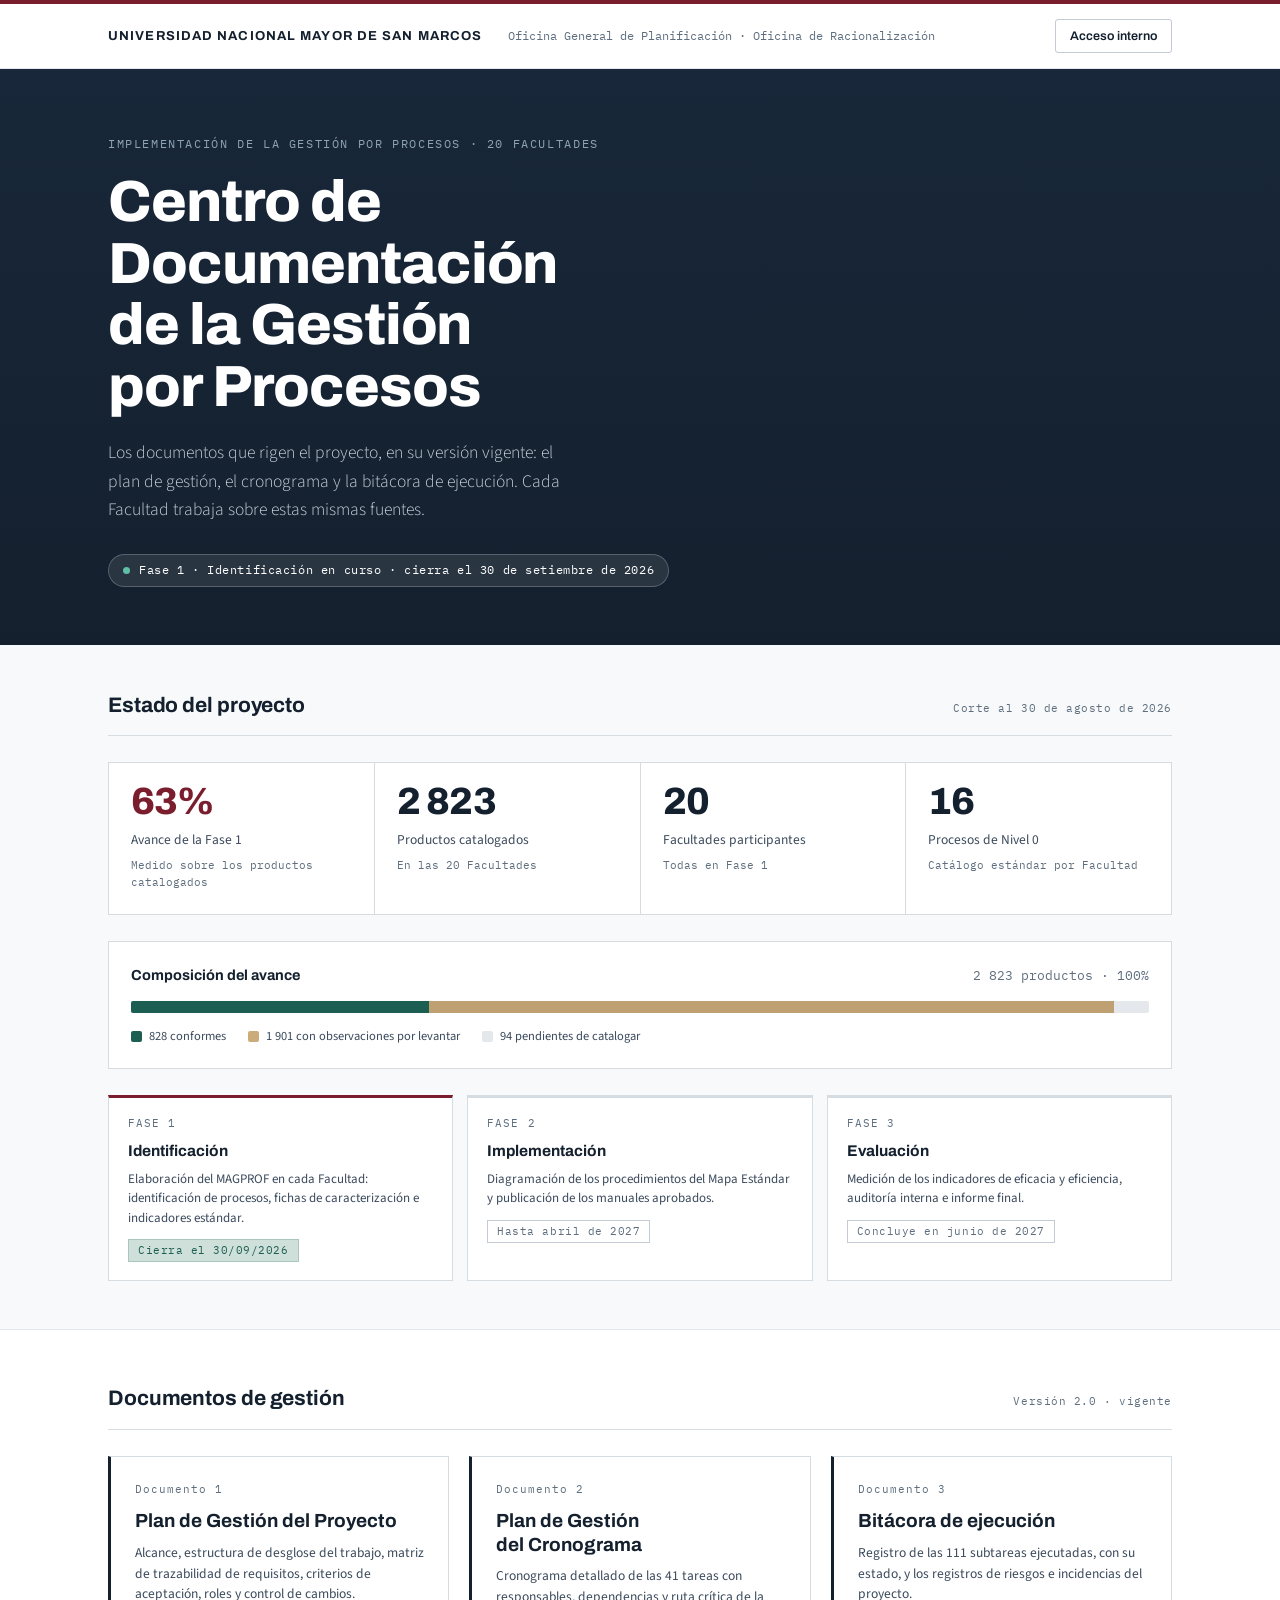
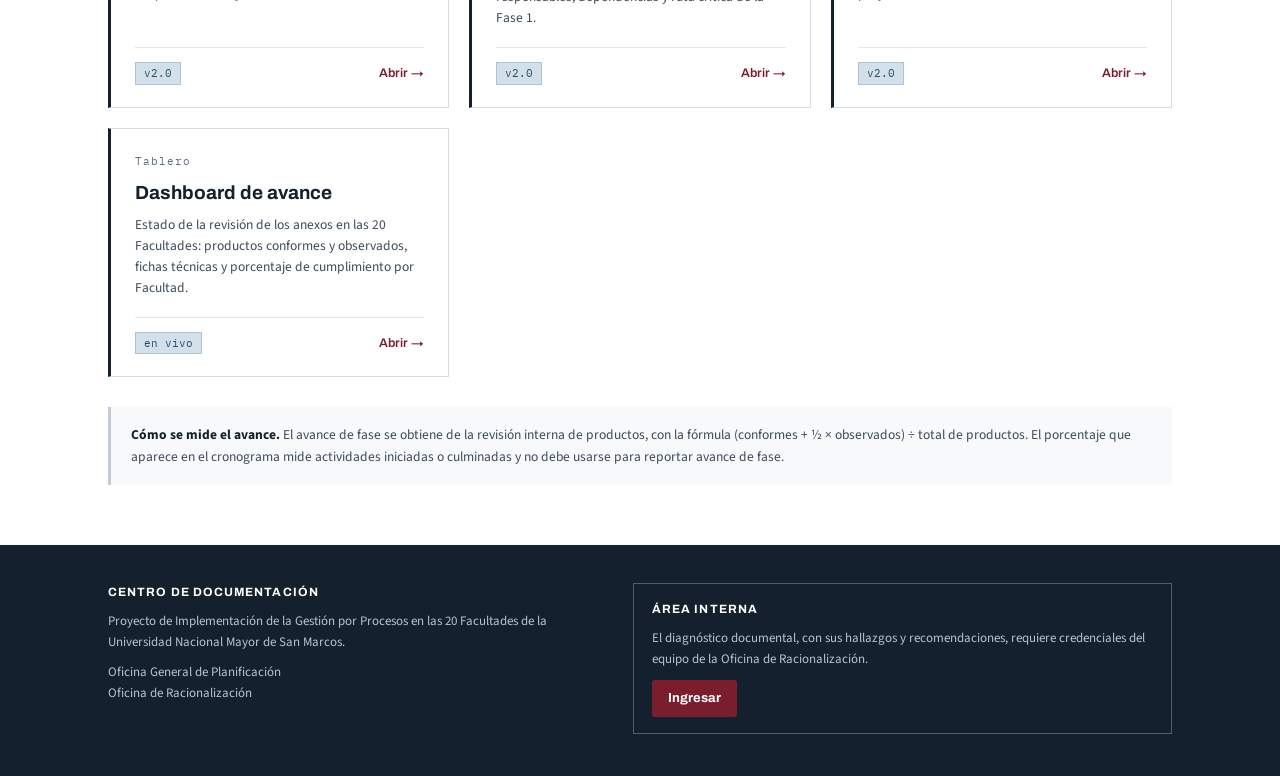
==== commit e228ac08: "Publicar el Dashboard en portada y área interna, y reparar el acceso El tablero existía como Dashboa" ====
--- a/index.html
+++ b/index.html
@@ -279,6 +279,15 @@
           de riesgos e incidencias del proyecto.</p>
         <span class="pie"><span class="ver">v2.0</span><span class="abrir">Abrir →</span></span>
       </a>
+
+      <a class="doc" href="Dashboard.html">
+        <span class="cod">Tablero</span>
+        <h3>Dashboard de avance</h3>
+        <p>Estado de la revisión de los anexos en las 20 Facultades: productos
+          conformes y observados, fichas técnicas y porcentaje de cumplimiento
+          por Facultad.</p>
+        <span class="pie"><span class="ver">en vivo</span><span class="abrir">Abrir →</span></span>
+      </a>
     </div>
 
     <p class="nota"><strong>Cómo se mide el avance.</strong> El avance de fase se
